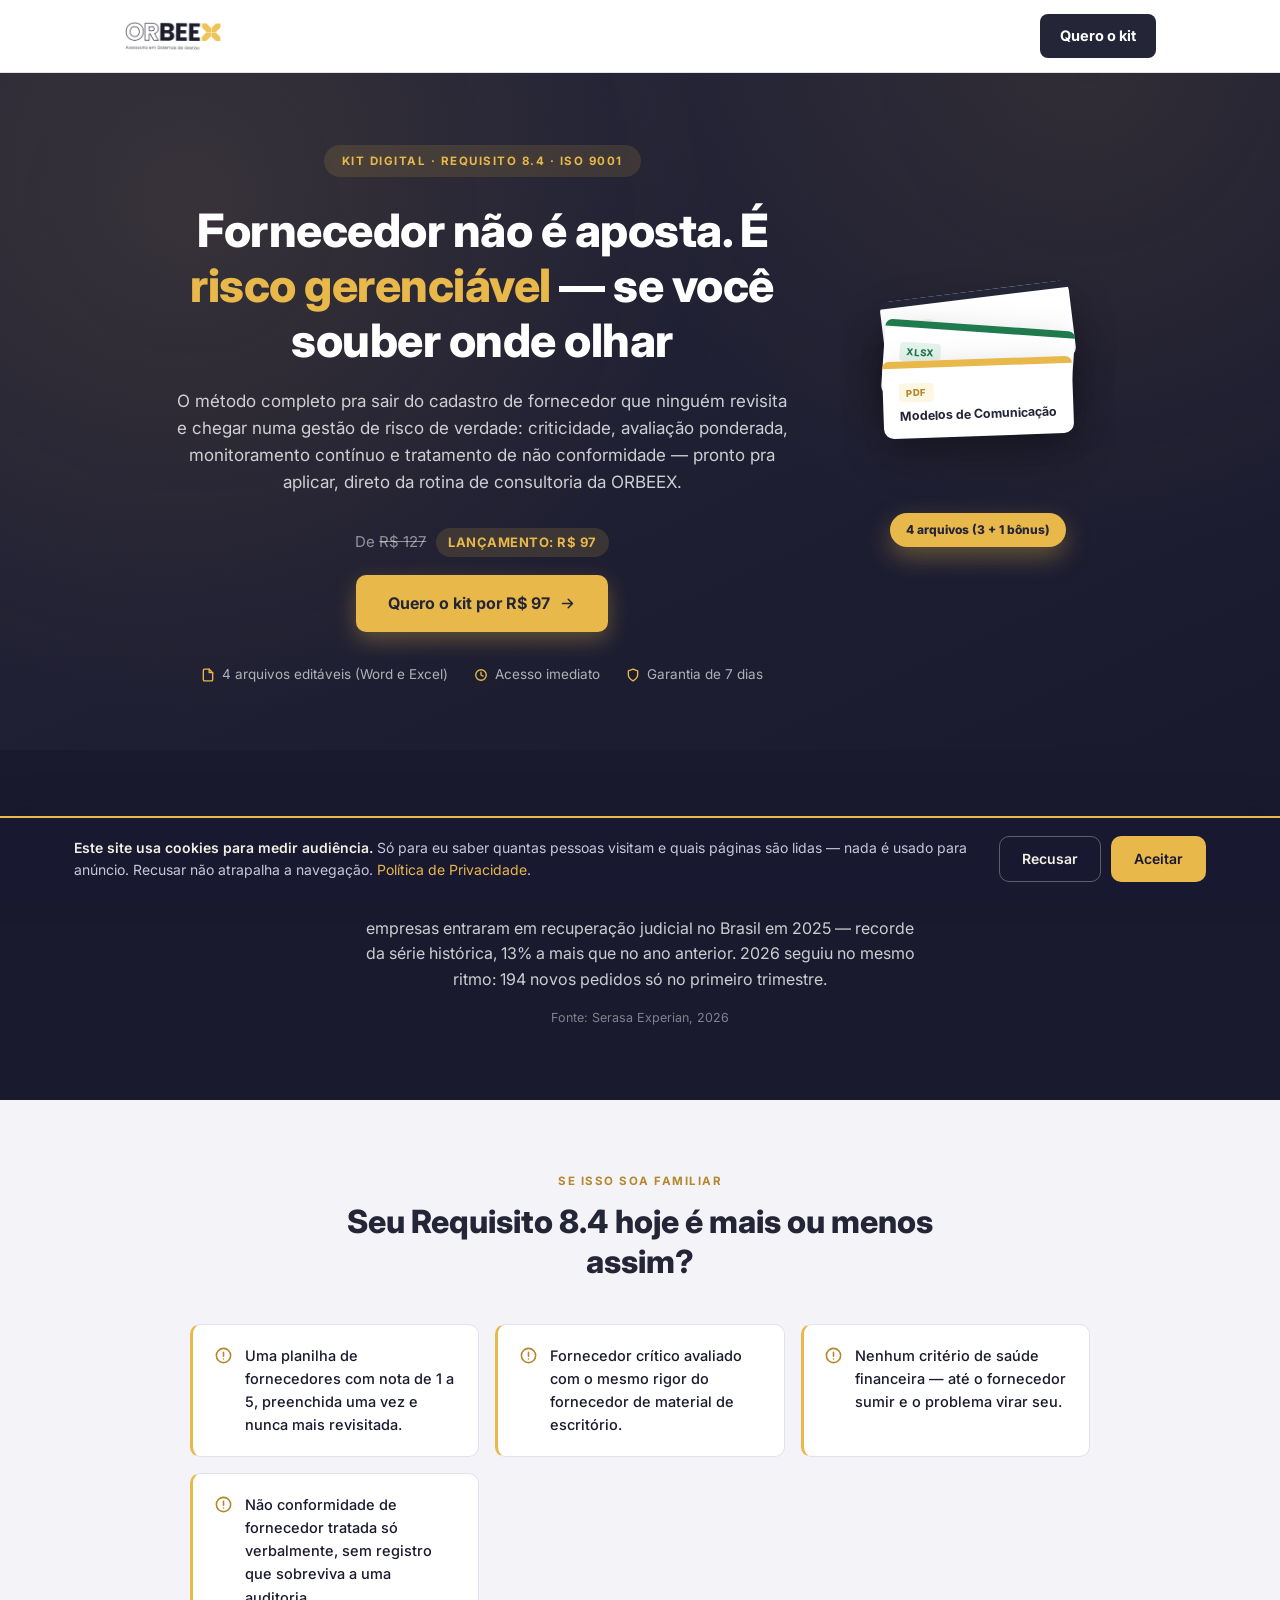
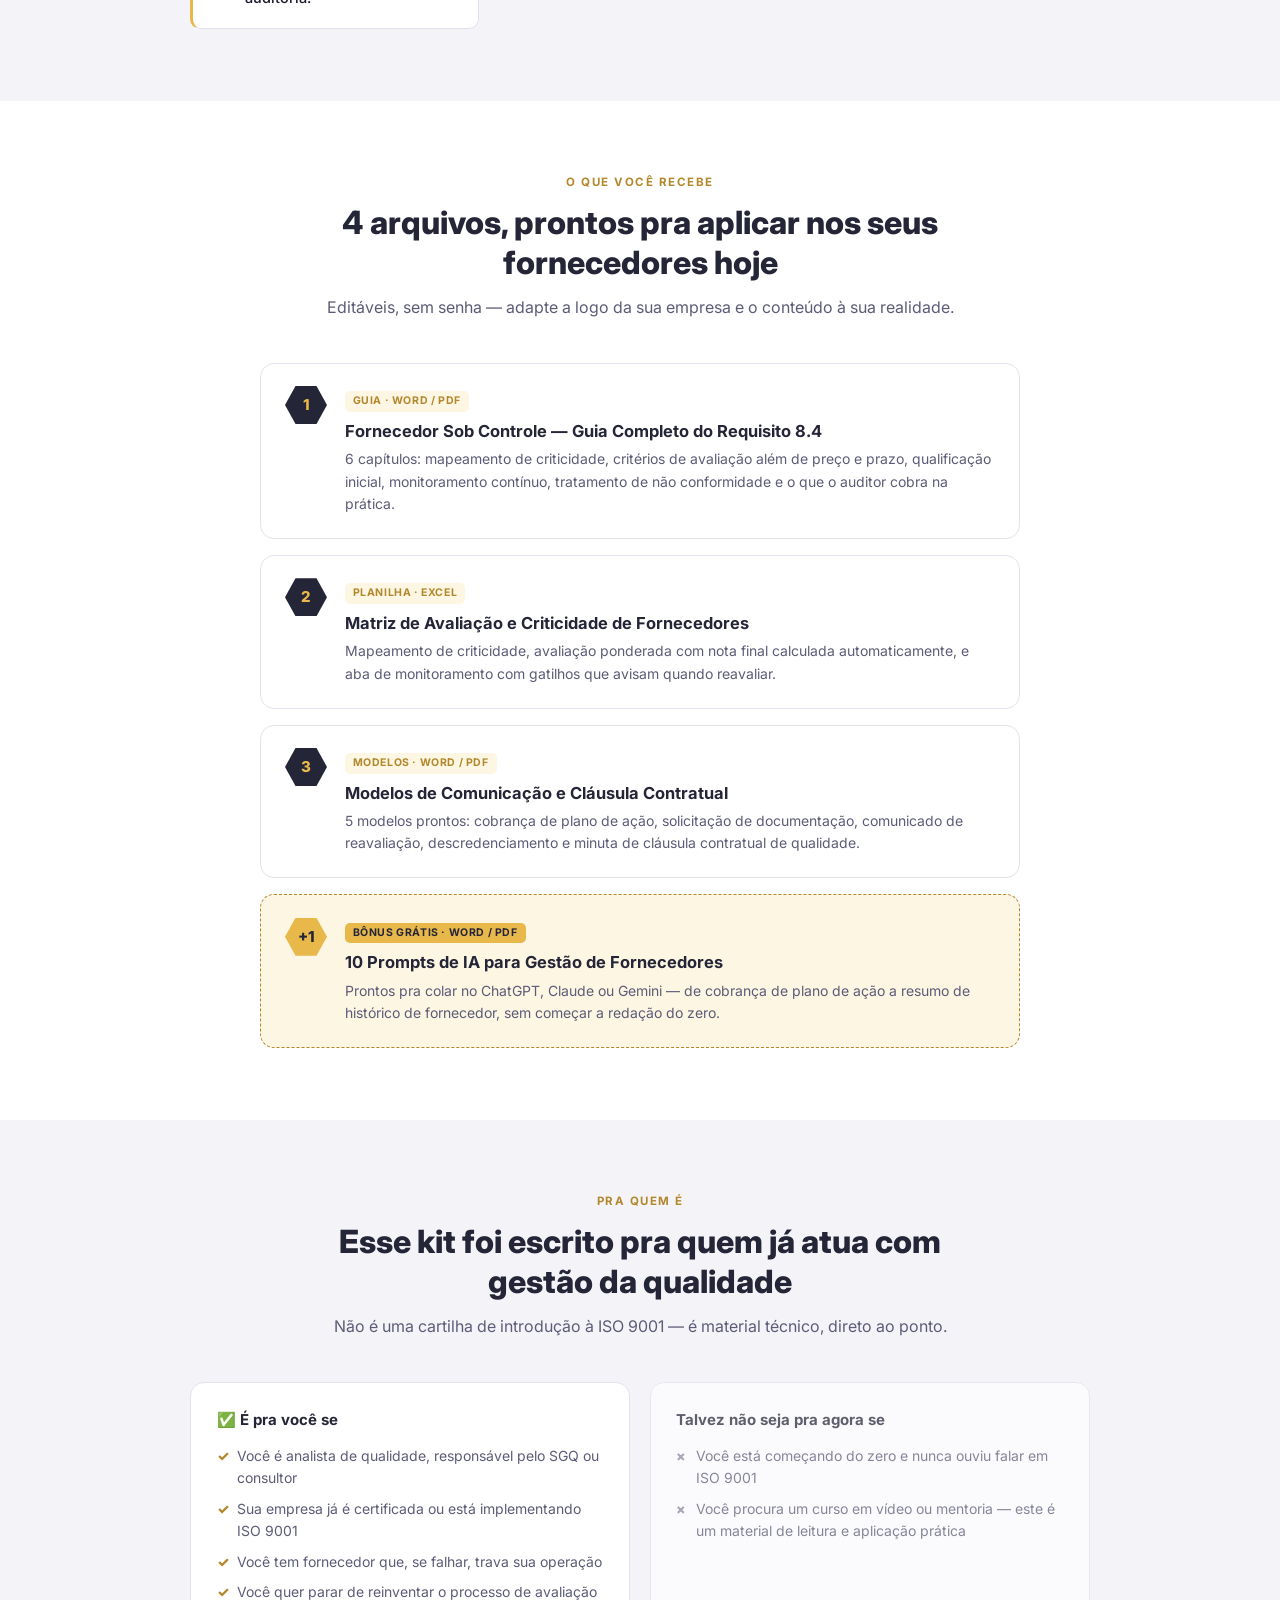
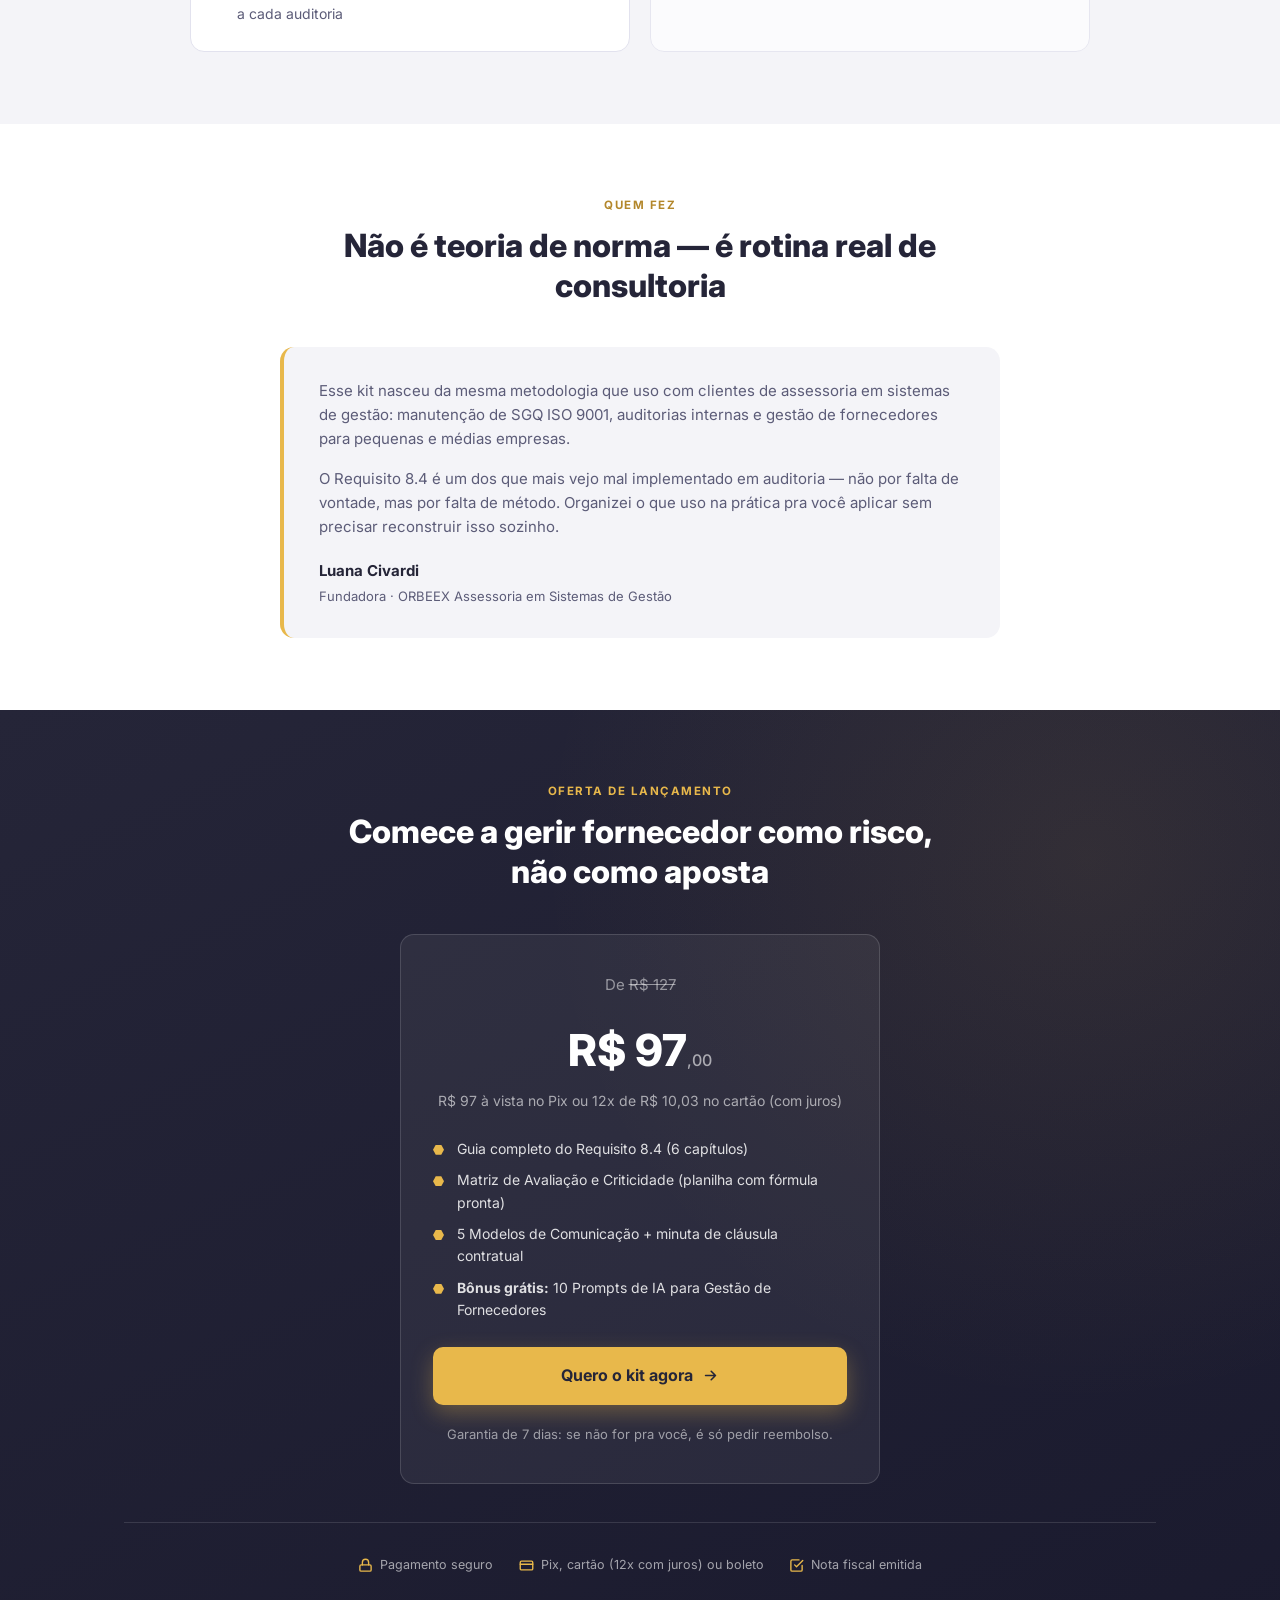
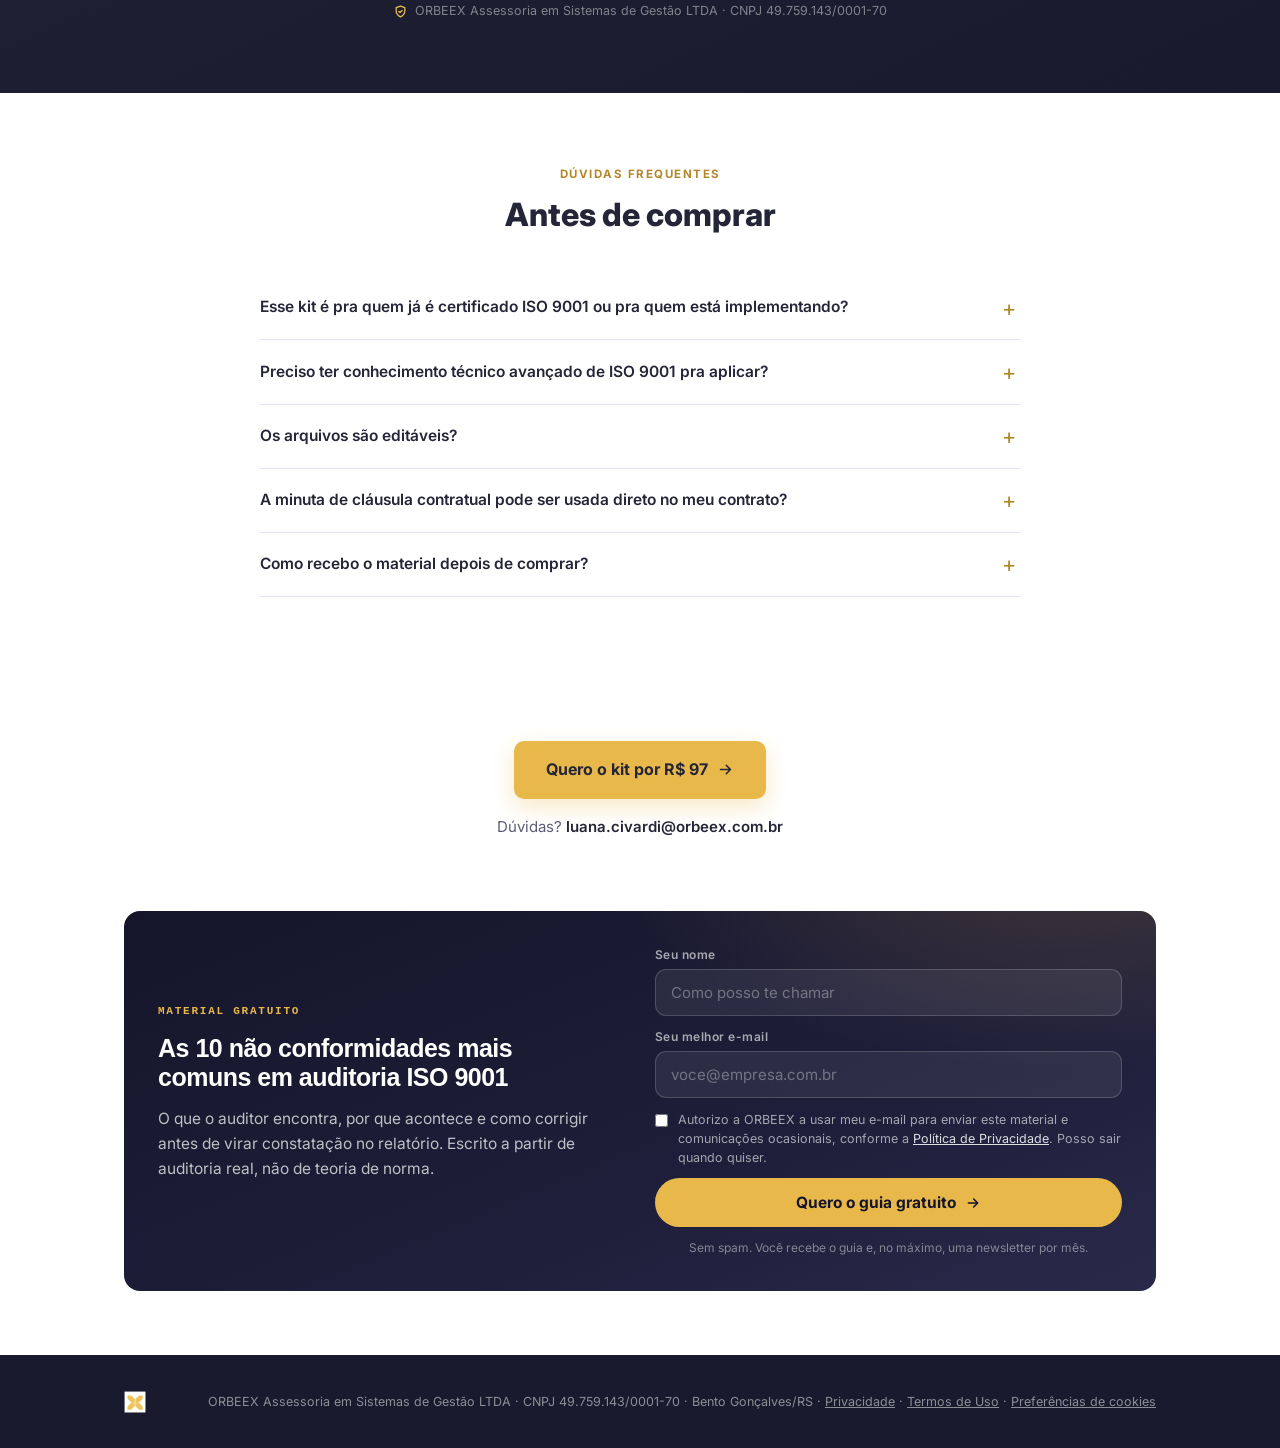
==== fornecedor-sob-controle/index.html @ 3bda3763 "Adiciona captura de e-mail, guia-isca e lista de espera do Pack NC-13: o site não tinha nenhuma form" ====
<!DOCTYPE html>
<html lang="pt-BR">
<head>
<meta charset="UTF-8">
<meta name="viewport" content="width=device-width, initial-scale=1.0">

<title>Fornecedor Sob Controle · ORBEEX</title>
<meta name="description" content="Guia completo do Requisito 8.4 da ISO 9001: mapeamento de criticidade, avaliação ponderada, monitoramento contínuo e modelos prontos para gerir fornecedores como risco, não como aposta.">
<link rel="canonical" href="https://orbeex.com.br/fornecedor-sob-controle/">
<meta name="robots" content="index, follow">
<meta name="theme-color" content="#252538">

<meta property="og:type" content="product">
<meta property="og:locale" content="pt_BR">
<meta property="og:site_name" content="ORBEEX">
<meta property="og:url" content="https://orbeex.com.br/fornecedor-sob-controle/">
<meta property="og:title" content="Fornecedor Sob Controle · ORBEEX">
<meta property="og:description" content="O método completo do Requisito 8.4 da ISO 9001 em 4 arquivos editáveis: guia, planilha de avaliação ponderada, modelos de comunicação e prompts de IA.">
<meta property="og:image" content="https://orbeex.com.br/img/og-fornecedor.jpg">
<meta property="og:image:width" content="1200">
<meta property="og:image:height" content="630">
<meta property="og:image:type" content="image/jpeg">
<meta property="og:image:alt" content="Fornecedor Sob Controle — guia do Requisito 8.4 da ISO 9001">
<meta name="twitter:card" content="summary_large_image">

<link rel="icon" href="../img/simbolo-x.png">
<link rel="apple-touch-icon" href="../img/simbolo-x.png">
<link rel="preconnect" href="https://fonts.googleapis.com">
<link rel="preconnect" href="https://fonts.gstatic.com" crossorigin>
<link href="https://fonts.googleapis.com/css2?family=Inter:wght@400;500;600;700;800&display=swap" rel="stylesheet">

<link rel="stylesheet" href="/css/orbeex-captura.css">

<script src="../js/orbeex-analytics.js" defer></script>
<script src="/js/orbeex-captura.js" defer></script>

<script type="application/ld+json">
{
  "@context": "https://schema.org",
  "@type": "Product",
  "name": "Fornecedor Sob Controle — Guia Completo do Requisito 8.4 ORBEEX",
  "description": "Guia, planilha de avaliação ponderada, modelos de comunicação/cláusula contratual e prompts de IA — 4 arquivos editáveis pra gerir fornecedores como risco gerenciável, conforme o Requisito 8.4 da ISO 9001.",
  "brand": { "@type": "Brand", "name": "ORBEEX" },
  "image": "https://orbeex.com.br/img/capa-fornecedor.jpg",
  "offers": {
    "@type": "Offer",
    "url": "https://orbeex.com.br/fornecedor-sob-controle/",
    "priceCurrency": "BRL",
    "price": "97.00",
    "availability": "https://schema.org/InStock"
  }
}
</script>
<script type="application/ld+json">
{
  "@context": "https://schema.org",
  "@type": "FAQPage",
  "mainEntity": [
    {
      "@type": "Question",
      "name": "Esse kit é pra quem já é certificado ISO 9001 ou pra quem está implementando?",
      "acceptedAnswer": { "@type": "Answer", "text": "Pras duas situações. Quem já é certificado usa pra fechar uma lacuna real de auditoria; quem está implementando usa pra já nascer com o requisito 8.4 estruturado, sem precisar descobrir isso na marra depois." }
    },
    {
      "@type": "Question",
      "name": "Preciso ter conhecimento técnico avançado de ISO 9001 pra aplicar?",
      "acceptedAnswer": { "@type": "Answer", "text": "O material foi escrito pra quem já atua com gestão da qualidade — analista de qualidade, responsável pelo SGQ ou consultor. Não é uma cartilha de introdução à norma." }
    },
    {
      "@type": "Question",
      "name": "Os arquivos são editáveis?",
      "acceptedAnswer": { "@type": "Answer", "text": "Sim. O guia e os modelos são em Word (.docx) e a planilha em Excel (.xlsx), sem senha e sem restrição — edite, coloque a logo da sua empresa e adapte o conteúdo à sua realidade." }
    },
    {
      "@type": "Question",
      "name": "A minuta de cláusula contratual pode ser usada direto no meu contrato?",
      "acceptedAnswer": { "@type": "Answer", "text": "É um ponto de partida, não uma cláusula jurídica pronta para uso. Recomendamos sempre revisão de um advogado antes de incluir em contrato — a redação final depende do tipo de contrato, do setor e da legislação aplicável." }
    },
    {
      "@type": "Question",
      "name": "Como recebo o material depois de comprar?",
      "acceptedAnswer": { "@type": "Answer", "text": "Acesso imediato: assim que o pagamento é aprovado, os 4 arquivos ficam disponíveis pra download na sua área de membros." }
    }
  ]
}
</script>

<style>
  *, *::before, *::after { margin: 0; padding: 0; box-sizing: border-box; }

  :root {
    --navy: #252538;
    --navy-dark: #1a1a2e;
    --navy-mid: #2e2e48;
    --gold: #E8B84B;
    --gold-dark: #b3872b;
    --gold-light: #f0cc76;
    --gold-bg: #fdf6e3;
    --bg-light: #f4f4f8;
    --bg-white: #ffffff;
    --text-primary: #1a1a2e;
    --text-secondary: #5c5c78;
    --text-muted: #8a8aa3;
    --border: #e2e2ee;
    --radius: 14px;
    --shadow-sm: 0 1px 2px rgba(37,37,56,.06), 0 4px 12px rgba(37,37,56,.05);
    --shadow-md: 0 12px 32px rgba(37,37,56,.10);
    --font-sans: 'Inter', -apple-system, BlinkMacSystemFont, 'Segoe UI', Roboto, Arial, sans-serif;
    --maxw: 1080px;
  }

  html { scroll-behavior: smooth; -webkit-text-size-adjust: 100%; }
  body {
    font-family: var(--font-sans); color: var(--text-primary); line-height: 1.6;
    background: var(--bg-white); -webkit-font-smoothing: antialiased;
  }
  a { text-decoration: none; color: inherit; }
  img { max-width: 100%; }
  ul { list-style: none; }
  :focus-visible { outline: 3px solid var(--gold); outline-offset: 3px; border-radius: 4px; }

  .container { max-width: var(--maxw); margin: 0 auto; padding: 0 1.5rem; }
  .hex { clip-path: polygon(25% 0%, 75% 0%, 100% 50%, 75% 100%, 25% 100%, 0% 50%); }

  header {
    position: sticky; top: 0; z-index: 100;
    background: rgba(255,255,255,0.94); backdrop-filter: blur(10px);
    border-bottom: 1px solid var(--border);
  }
  header .container { display: flex; align-items: center; justify-content: space-between; height: 72px; gap: 1rem; }
  .brand-mark img { height: 30px; width: auto; display: block; }
  .nav-cta {
    background: var(--navy); color: #fff !important; padding: 10px 20px;
    border-radius: 8px; font-weight: 700; font-size: 14.5px; transition: background .18s;
  }
  .nav-cta:hover { background: var(--navy-mid); }

  .btn {
    display: inline-flex; align-items: center; justify-content: center; gap: 9px;
    padding: 16px 32px; border-radius: 10px; font-weight: 700; font-size: 16px;
    transition: transform .18s, background .18s, box-shadow .18s;
    border: none; cursor: pointer; font-family: inherit; text-align: center;
  }
  .btn-gold { background: var(--gold); color: var(--navy); box-shadow: 0 8px 22px rgba(232,184,75,.32); }
  .btn-gold:hover { background: var(--gold-light); transform: translateY(-2px); }
  .btn-block { width: 100%; }

  /* HERO */
  .hero {
    background:
      radial-gradient(circle at 15% 20%, rgba(232,184,75,0.10) 0%, transparent 42%),
      radial-gradient(circle at 85% 0%, rgba(232,184,75,0.08) 0%, transparent 38%),
      linear-gradient(155deg, var(--navy) 0%, var(--navy-dark) 100%);
    color: #fff; padding: 4.5rem 0 4rem; text-align: center; overflow: hidden;
  }
  .hero-inner {
    display: flex; align-items: center; justify-content: center; gap: 3.5rem; text-align: left;
  }
  .hero-copy { flex: 1 1 460px; max-width: 620px; text-align: center; }
  .hero-kicker {
    display: inline-block; font-size: 11.5px; font-weight: 700; letter-spacing: 1.5px;
    text-transform: uppercase; color: var(--gold); background: rgba(232,184,75,0.13);
    padding: 7px 18px; border-radius: 999px; margin-bottom: 1.6rem;
  }
  .hero h1 {
    font-size: clamp(28px, 4.6vw, 46px); font-weight: 800; max-width: 780px;
    margin: 0 auto 1.2rem; line-height: 1.2; letter-spacing: -.5px;
  }
  .hero h1 em { font-style: normal; color: var(--gold); }
  .hero-sub { font-size: 17px; color: rgba(255,255,255,0.78); max-width: 620px; margin: 0 auto 2rem; }
  .price-anchor {
    display: flex; align-items: baseline; justify-content: center; gap: 10px; margin-bottom: 1.1rem;
  }
  .price-anchor .de { font-size: 15px; color: rgba(255,255,255,.5); }
  .price-anchor .de s { text-decoration-color: rgba(255,255,255,.5); }
  .price-anchor .por { font-size: 13px; font-weight: 700; letter-spacing: .5px; text-transform: uppercase; color: var(--gold); background: rgba(232,184,75,0.14); padding: 4px 12px; border-radius: 999px; }
  .hero-proof {
    display: flex; gap: 1.6rem; justify-content: center; flex-wrap: wrap;
    margin-top: 2rem; font-size: 13.5px; color: rgba(255,255,255,.65);
  }
  .hero-proof span { display: flex; align-items: center; gap: 7px; }
  .hero-proof svg { color: var(--gold); flex-shrink: 0; }

  /* STACK (mockup visual dos arquivos reais do kit) */
  .stack-wrap { flex: 0 0 260px; display: flex; justify-content: center; }
  .stack { position: relative; width: 220px; height: 250px; }
  .stack-card {
    position: absolute; left: 50%; width: 190px; background: #fff; border-radius: 10px;
    box-shadow: 0 18px 40px rgba(0,0,0,.28); padding: 14px 16px; text-align: left;
  }
  .stack-card-top { height: 7px; border-radius: 10px 10px 0 0; margin: -14px -16px 10px; }
  .stack-tag {
    display: inline-block; font-size: 9.5px; font-weight: 800; letter-spacing: .6px;
    padding: 2px 7px; border-radius: 4px; margin-bottom: 6px; text-transform: uppercase;
  }
  .stack-card strong { display: block; font-size: 12.5px; color: var(--navy); line-height: 1.3; }
  .stack-card-1 { top: 0; transform: translateX(-50%) rotate(-7deg); z-index: 1; }
  .stack-card-2 { top: 34px; transform: translateX(-50%) rotate(4deg); z-index: 2; }
  .stack-card-3 { top: 68px; transform: translateX(-50%) rotate(-2deg); z-index: 3; }
  .stack-card-1 .stack-card-top { background: var(--navy); }
  .stack-card-1 .stack-tag { background: var(--bg-light); color: var(--navy); }
  .stack-card-2 .stack-card-top { background: #1f7a4d; }
  .stack-card-2 .stack-tag { background: #e5f4ec; color: #1f7a4d; }
  .stack-card-3 .stack-card-top { background: var(--gold); }
  .stack-card-3 .stack-tag { background: var(--gold-bg); color: var(--gold-dark); }
  .stack-badge {
    position: absolute; bottom: -6px; left: 50%; transform: translateX(-50%);
    background: var(--gold); color: var(--navy); font-size: 12px; font-weight: 800;
    padding: 7px 16px; border-radius: 999px; box-shadow: 0 10px 24px rgba(232,184,75,.35);
    white-space: nowrap; z-index: 4;
  }
  @media (max-width: 900px) {
    .hero-inner { flex-direction: column; gap: 2.6rem; }
    .stack-wrap { order: -1; }
  }

  section { padding: 4.5rem 0; }
  .section-head { max-width: 640px; margin: 0 auto 2.6rem; text-align: center; }
  .section-kicker {
    font-size: 11.5px; font-weight: 700; letter-spacing: 1.5px; text-transform: uppercase;
    color: var(--gold-dark); margin-bottom: 0.7rem;
  }
  .section-title { font-size: clamp(23px, 3vw, 32px); font-weight: 800; color: var(--navy); margin-bottom: .8rem; line-height: 1.25; }
  .section-lede { font-size: 16px; color: var(--text-secondary); }

  /* DADO */
  .dado { background: var(--navy-dark); color: #fff; text-align: center; }
  .dado-numero { font-size: clamp(48px, 8vw, 84px); font-weight: 800; color: var(--gold); line-height: 1; margin-bottom: .6rem; }
  .dado-legenda { font-size: 16px; color: rgba(255,255,255,.78); max-width: 560px; margin: 0 auto; }
  .dado-fonte { font-size: 12.5px; color: rgba(255,255,255,.45); margin-top: 1rem; }

  /* PROBLEMAS */
  .problemas { background: var(--bg-light); }
  .problemas-grid { display: grid; grid-template-columns: repeat(auto-fit, minmax(280px, 1fr)); gap: 1rem; max-width: 900px; margin: 0 auto; }
  .problema {
    background: var(--bg-white); border: 1px solid var(--border); border-left: 3px solid var(--gold);
    border-radius: 10px; padding: 1.2rem 1.3rem; display: flex; gap: 12px; align-items: flex-start;
  }
  .problema svg { color: var(--gold-dark); flex-shrink: 0; margin-top: 2px; }
  .problema p { font-size: 14.5px; color: var(--text-primary); font-weight: 500; }

  /* CONTEUDO */
  .conteudo-list { display: flex; flex-direction: column; gap: 1rem; max-width: 760px; margin: 0 auto; }
  .conteudo-item {
    display: flex; gap: 1.1rem; align-items: flex-start; background: var(--bg-white);
    border: 1px solid var(--border); border-radius: var(--radius); padding: 1.4rem 1.5rem;
    transition: border-color .2s, box-shadow .2s;
  }
  .conteudo-item:hover { border-color: var(--gold); box-shadow: var(--shadow-md); }
  .conteudo-num {
    width: 42px; height: 38px; flex-shrink: 0; background: var(--navy); color: var(--gold);
    display: flex; align-items: center; justify-content: center; font-weight: 800; font-size: 15px;
  }
  .conteudo-item h3 { font-size: 16.5px; color: var(--navy); margin-bottom: 4px; }
  .conteudo-item p { font-size: 14px; color: var(--text-secondary); }
  .conteudo-tag {
    display: inline-block; font-size: 10.5px; font-weight: 700; letter-spacing: .6px; text-transform: uppercase;
    color: var(--gold-dark); background: var(--gold-bg); padding: 2px 8px; border-radius: 5px; margin-bottom: 6px;
  }
  .conteudo-item.bonus { border: 1.5px dashed var(--gold-dark); background: var(--gold-bg); }
  .conteudo-item.bonus .conteudo-num { background: var(--gold); color: var(--navy); }
  .conteudo-tag.bonus-tag { color: var(--navy); background: var(--gold); }

  /* PRA QUEM */
  .publico { background: var(--bg-light); }
  .publico-grid { display: grid; grid-template-columns: repeat(auto-fit, minmax(260px, 1fr)); gap: 1.2rem; max-width: 900px; margin: 0 auto; }
  .publico-card { background: var(--bg-white); border: 1px solid var(--border); border-radius: var(--radius); padding: 1.6rem; }
  .publico-card.nao { opacity: .72; }
  .publico-card h3 { font-size: 15px; color: var(--navy); margin-bottom: .8rem; display: flex; align-items: center; gap: 8px; }
  .publico-card ul { display: flex; flex-direction: column; gap: 8px; }
  .publico-card li { font-size: 14px; color: var(--text-secondary); padding-left: 20px; position: relative; }
  .publico-card.sim li::before { content: "✓"; position: absolute; left: 0; color: var(--gold-dark); font-weight: 800; }
  .publico-card.nao li::before { content: "×"; position: absolute; left: 0; color: var(--text-muted); font-weight: 800; }

  /* AUTORIA */
  .autoria { background: var(--bg-white); }
  .autoria-card {
    max-width: 720px; margin: 0 auto; background: var(--bg-light); border-radius: var(--radius);
    border-left: 4px solid var(--gold); padding: 2rem 2.2rem;
  }
  .autoria-card p { color: var(--text-secondary); font-size: 15px; margin-bottom: 1rem; }
  .autoria-signature { font-weight: 700; color: var(--navy); font-size: 15px; margin-top: 1.2rem; }
  .autoria-signature small { display: block; font-weight: 400; color: var(--text-secondary); font-size: 13px; margin-top: 3px; }

  /* PRECO */
  .preco {
    background:
      radial-gradient(circle at 85% 15%, rgba(232,184,75,0.09) 0%, transparent 40%),
      linear-gradient(155deg, var(--navy) 0%, var(--navy-dark) 100%);
    color: #fff; text-align: center;
  }
  .preco-card {
    max-width: 480px; margin: 0 auto; background: rgba(255,255,255,.06); border: 1px solid rgba(255,255,255,.14);
    border-radius: var(--radius); padding: 2.4rem 2rem;
  }
  .preco-valor { font-size: 44px; font-weight: 800; color: #fff; margin: .6rem 0 .3rem; }
  .preco-valor span { font-size: 16px; font-weight: 500; color: rgba(255,255,255,.6); }
  .preco-parcelas { font-size: 14px; color: rgba(255,255,255,.6); margin-bottom: 1.6rem; }
  .preco-inclui { text-align: left; margin: 1.6rem 0; display: flex; flex-direction: column; gap: 9px; }
  .preco-inclui li { font-size: 14px; color: rgba(255,255,255,.85); padding-left: 24px; position: relative; }
  .preco-inclui li::before {
    content: ""; position: absolute; left: 0; top: 7px; width: 11px; height: 10px;
    background: var(--gold); clip-path: polygon(25% 0%, 75% 0%, 100% 50%, 75% 100%, 25% 100%, 0% 50%);
  }
  .preco-garantia { font-size: 13px; color: rgba(255,255,255,.55); margin-top: 1.2rem; }

  /* TRUST BAR */
  .trust-bar {
    display: flex; flex-wrap: wrap; justify-content: center; gap: 1.6rem;
    margin-top: 2.4rem; padding-top: 2rem; border-top: 1px solid rgba(255,255,255,.12);
  }
  .trust-bar span {
    display: flex; align-items: center; gap: 7px; font-size: 12.5px; color: rgba(255,255,255,.6);
  }
  .trust-bar svg { color: var(--gold); flex-shrink: 0; }
  .verified-line {
    display: flex; align-items: center; justify-content: center; gap: 8px;
    font-size: 12.5px; color: rgba(255,255,255,.45); margin-top: 1.6rem;
  }
  .verified-line svg { color: var(--gold); flex-shrink: 0; }

  /* FAQ */
  .faq-list { max-width: 760px; margin: 0 auto; }
  .faq-item { border-bottom: 1px solid var(--border); }
  .faq-item summary {
    cursor: pointer; padding: 1.2rem 2.4rem 1.2rem 0; font-weight: 600; font-size: 15.5px;
    color: var(--navy); list-style: none; position: relative;
  }
  .faq-item summary::-webkit-details-marker { display: none; }
  .faq-item summary::after {
    content: "+"; position: absolute; right: 4px; top: 50%; transform: translateY(-50%);
    font-size: 22px; font-weight: 400; color: var(--gold-dark); line-height: 1;
  }
  .faq-item[open] summary::after { content: "−"; }
  .faq-item p { padding: 0 2.4rem 1.3rem 0; font-size: 14.5px; color: var(--text-secondary); }

  /* CTA FINAL */
  .cta-final { text-align: center; }
  .cta-final p { color: var(--text-secondary); font-size: 15px; margin-top: 1rem; }

  footer { background: var(--navy-dark); color: rgba(255,255,255,0.5); padding: 2.2rem 0; font-size: 12.5px; }
  footer .container { display: flex; justify-content: space-between; align-items: center; flex-wrap: wrap; gap: 14px; }
  footer .brand-mark img { height: 22px; }
  footer a:hover { color: var(--gold); }

  .reveal { opacity: 0; transform: translateY(16px); transition: opacity .6s ease, transform .6s ease; }
  .reveal.visible { opacity: 1; transform: none; }
  @media (prefers-reduced-motion: reduce) {
    html { scroll-behavior: auto; }
    .reveal { opacity: 1; transform: none; transition: none; }
  }

  @media (max-width: 640px) {
    section { padding: 3.2rem 0; }
    .autoria-card, .preco-card { padding: 1.6rem 1.4rem; }
    .conteudo-item { flex-direction: column; }
  }
</style>
</head>
<body>

<header>
  <div class="container">
    <a href="https://orbeex.com.br" class="brand-mark" aria-label="ORBEEX — página inicial">
      <img src="../img/logo-orbeex.png" alt="ORBEEX">
    </a>
    <a href="#comprar" class="nav-cta">Quero o kit</a>
  </div>
</header>

<main>

<!-- ===== HERO ===== -->
<section class="hero">
  <div class="container hero-inner">
    <div class="hero-copy">
      <span class="hero-kicker">Kit digital · Requisito 8.4 · ISO 9001</span>
      <h1>Fornecedor não é aposta. É <em>risco gerenciável</em> — se você souber onde olhar</h1>
      <p class="hero-sub">
        O método completo pra sair do cadastro de fornecedor que ninguém revisita e chegar numa gestão de risco
        de verdade: criticidade, avaliação ponderada, monitoramento contínuo e tratamento de não conformidade —
        pronto pra aplicar, direto da rotina de consultoria da ORBEEX.
      </p>
      <div class="price-anchor">
        <span class="de">De <s>R$ 127</s></span>
        <span class="por">Lançamento: R$ 97</span>
      </div>
      <a href="#comprar" class="btn btn-gold">
        Quero o kit por R$ 97
        <svg width="17" height="17" viewBox="0 0 24 24" fill="none" stroke="currentColor" stroke-width="2.2" stroke-linecap="round" stroke-linejoin="round"><path d="M5 12h14M13 6l6 6-6 6"/></svg>
      </a>
      <div class="hero-proof">
        <span><svg width="14" height="14" viewBox="0 0 24 24" fill="none" stroke="currentColor" stroke-width="2.3" stroke-linecap="round" stroke-linejoin="round"><path d="M14 2H6a2 2 0 0 0-2 2v16a2 2 0 0 0 2 2h12a2 2 0 0 0 2-2V8z"/><path d="M14 2v6h6"/></svg> 4 arquivos editáveis (Word e Excel)</span>
        <span><svg width="14" height="14" viewBox="0 0 24 24" fill="none" stroke="currentColor" stroke-width="2.3" stroke-linecap="round" stroke-linejoin="round"><circle cx="12" cy="12" r="9"/><path d="M12 7v5l3.5 2"/></svg> Acesso imediato</span>
        <span><svg width="14" height="14" viewBox="0 0 24 24" fill="none" stroke="currentColor" stroke-width="2.3" stroke-linecap="round" stroke-linejoin="round"><path d="M12 2 4 5v6c0 5 3.5 8.5 8 11 4.5-2.5 8-6 8-11V5z"/></svg> Garantia de 7 dias</span>
      </div>
    </div>
    <div class="stack-wrap" aria-hidden="true">
      <div class="stack">
        <div class="stack-card stack-card-1">
          <div class="stack-card-top"></div>
          <span class="stack-tag">PDF</span>
          <strong>Guia — Requisito 8.4</strong>
        </div>
        <div class="stack-card stack-card-2">
          <div class="stack-card-top"></div>
          <span class="stack-tag">XLSX</span>
          <strong>Matriz de Avaliação</strong>
        </div>
        <div class="stack-card stack-card-3">
          <div class="stack-card-top"></div>
          <span class="stack-tag">PDF</span>
          <strong>Modelos de Comunicação</strong>
        </div>
        <div class="stack-badge">4 arquivos (3 + 1 bônus)</div>
      </div>
    </div>
  </div>
</section>

<!-- ===== DADO ===== -->
<section class="dado reveal">
  <div class="container">
    <div class="dado-numero">2.466</div>
    <p class="dado-legenda">empresas entraram em recuperação judicial no Brasil em 2025 — recorde da série histórica, 13% a mais que no ano anterior. 2026 seguiu no mesmo ritmo: 194 novos pedidos só no primeiro trimestre.</p>
    <p class="dado-fonte">Fonte: Serasa Experian, 2026</p>
  </div>
</section>

<!-- ===== PROBLEMAS ===== -->
<section class="problemas reveal">
  <div class="container">
    <div class="section-head">
      <div class="section-kicker">Se isso soa familiar</div>
      <h2 class="section-title">Seu Requisito 8.4 hoje é mais ou menos assim?</h2>
    </div>
    <div class="problemas-grid">
      <div class="problema">
        <svg width="19" height="19" viewBox="0 0 24 24" fill="none" stroke="currentColor" stroke-width="2" stroke-linecap="round"><circle cx="12" cy="12" r="9"/><path d="M12 8v5M12 16.5v.01"/></svg>
        <p>Uma planilha de fornecedores com nota de 1 a 5, preenchida uma vez e nunca mais revisitada.</p>
      </div>
      <div class="problema">
        <svg width="19" height="19" viewBox="0 0 24 24" fill="none" stroke="currentColor" stroke-width="2" stroke-linecap="round"><circle cx="12" cy="12" r="9"/><path d="M12 8v5M12 16.5v.01"/></svg>
        <p>Fornecedor crítico avaliado com o mesmo rigor do fornecedor de material de escritório.</p>
      </div>
      <div class="problema">
        <svg width="19" height="19" viewBox="0 0 24 24" fill="none" stroke="currentColor" stroke-width="2" stroke-linecap="round"><circle cx="12" cy="12" r="9"/><path d="M12 8v5M12 16.5v.01"/></svg>
        <p>Nenhum critério de saúde financeira — até o fornecedor sumir e o problema virar seu.</p>
      </div>
      <div class="problema">
        <svg width="19" height="19" viewBox="0 0 24 24" fill="none" stroke="currentColor" stroke-width="2" stroke-linecap="round"><circle cx="12" cy="12" r="9"/><path d="M12 8v5M12 16.5v.01"/></svg>
        <p>Não conformidade de fornecedor tratada só verbalmente, sem registro que sobreviva a uma auditoria.</p>
      </div>
    </div>
  </div>
</section>

<!-- ===== CONTEUDO ===== -->
<section id="conteudo" class="reveal">
  <div class="container">
    <div class="section-head">
      <div class="section-kicker">O que você recebe</div>
      <h2 class="section-title">4 arquivos, prontos pra aplicar nos seus fornecedores hoje</h2>
      <p class="section-lede">Editáveis, sem senha — adapte a logo da sua empresa e o conteúdo à sua realidade.</p>
    </div>
    <div class="conteudo-list">
      <div class="conteudo-item">
        <div class="conteudo-num hex">1</div>
        <div>
          <span class="conteudo-tag">Guia · Word / PDF</span>
          <h3>Fornecedor Sob Controle — Guia Completo do Requisito 8.4</h3>
          <p>6 capítulos: mapeamento de criticidade, critérios de avaliação além de preço e prazo, qualificação inicial, monitoramento contínuo, tratamento de não conformidade e o que o auditor cobra na prática.</p>
        </div>
      </div>
      <div class="conteudo-item">
        <div class="conteudo-num hex">2</div>
        <div>
          <span class="conteudo-tag">Planilha · Excel</span>
          <h3>Matriz de Avaliação e Criticidade de Fornecedores</h3>
          <p>Mapeamento de criticidade, avaliação ponderada com nota final calculada automaticamente, e aba de monitoramento com gatilhos que avisam quando reavaliar.</p>
        </div>
      </div>
      <div class="conteudo-item">
        <div class="conteudo-num hex">3</div>
        <div>
          <span class="conteudo-tag">Modelos · Word / PDF</span>
          <h3>Modelos de Comunicação e Cláusula Contratual</h3>
          <p>5 modelos prontos: cobrança de plano de ação, solicitação de documentação, comunicado de reavaliação, descredenciamento e minuta de cláusula contratual de qualidade.</p>
        </div>
      </div>
      <div class="conteudo-item bonus">
        <div class="conteudo-num hex">+1</div>
        <div>
          <span class="conteudo-tag bonus-tag">Bônus grátis · Word / PDF</span>
          <h3>10 Prompts de IA para Gestão de Fornecedores</h3>
          <p>Prontos pra colar no ChatGPT, Claude ou Gemini — de cobrança de plano de ação a resumo de histórico de fornecedor, sem começar a redação do zero.</p>
        </div>
      </div>
    </div>
  </div>
</section>

<!-- ===== PRA QUEM ===== -->
<section class="publico reveal">
  <div class="container">
    <div class="section-head">
      <div class="section-kicker">Pra quem é</div>
      <h2 class="section-title">Esse kit foi escrito pra quem já atua com gestão da qualidade</h2>
      <p class="section-lede">Não é uma cartilha de introdução à ISO 9001 — é material técnico, direto ao ponto.</p>
    </div>
    <div class="publico-grid">
      <div class="publico-card sim">
        <h3>✅ É pra você se</h3>
        <ul>
          <li>Você é analista de qualidade, responsável pelo SGQ ou consultor</li>
          <li>Sua empresa já é certificada ou está implementando ISO 9001</li>
          <li>Você tem fornecedor que, se falhar, trava sua operação</li>
          <li>Você quer parar de reinventar o processo de avaliação a cada auditoria</li>
        </ul>
      </div>
      <div class="publico-card nao">
        <h3>Talvez não seja pra agora se</h3>
        <ul>
          <li>Você está começando do zero e nunca ouviu falar em ISO 9001</li>
          <li>Você procura um curso em vídeo ou mentoria — este é um material de leitura e aplicação prática</li>
        </ul>
      </div>
    </div>
  </div>
</section>

<!-- ===== AUTORIA ===== -->
<section class="autoria reveal">
  <div class="container">
    <div class="section-head">
      <div class="section-kicker">Quem fez</div>
      <h2 class="section-title">Não é teoria de norma — é rotina real de consultoria</h2>
    </div>
    <div class="autoria-card">
      <p>Esse kit nasceu da mesma metodologia que uso com clientes de assessoria em sistemas de gestão: manutenção de SGQ ISO 9001, auditorias internas e gestão de fornecedores para pequenas e médias empresas.</p>
      <p>O Requisito 8.4 é um dos que mais vejo mal implementado em auditoria — não por falta de vontade, mas por falta de método. Organizei o que uso na prática pra você aplicar sem precisar reconstruir isso sozinho.</p>
      <div class="autoria-signature">Luana Civardi
        <small>Fundadora · ORBEEX Assessoria em Sistemas de Gestão</small>
      </div>
    </div>
  </div>
</section>

<!-- ===== PRECO / CTA ===== -->
<section id="comprar" class="preco reveal">
  <div class="container">
    <div class="section-head">
      <div class="section-kicker" style="color:var(--gold)">Oferta de lançamento</div>
      <h2 class="section-title" style="color:#fff">Comece a gerir fornecedor como risco, não como aposta</h2>
    </div>
    <div class="preco-card">
      <div class="price-anchor">
        <span class="de">De <s>R$ 127</s></span>
      </div>
      <div class="preco-valor">R$ 97<span>,00</span></div>
      <div class="preco-parcelas">R$ 97 à vista no Pix ou 12x de R$ 10,03 no cartão (com juros)</div>
      <ul class="preco-inclui">
        <li>Guia completo do Requisito 8.4 (6 capítulos)</li>
        <li>Matriz de Avaliação e Criticidade (planilha com fórmula pronta)</li>
        <li>5 Modelos de Comunicação + minuta de cláusula contratual</li>
        <li><strong>Bônus grátis:</strong> 10 Prompts de IA para Gestão de Fornecedores</li>
      </ul>
      <a href="https://pay.kiwify.com.br/KZv693J?utm_source=site&amp;utm_medium=pagina-vendas&amp;utm_campaign=fornecedor-8-4&amp;utm_content=bloco-preco" class="btn btn-gold btn-block" target="_blank" rel="noopener" data-track="clique_checkout" data-track-item="fornecedor-sob-controle" data-track-valor="97">
        Quero o kit agora
        <svg width="17" height="17" viewBox="0 0 24 24" fill="none" stroke="currentColor" stroke-width="2.2" stroke-linecap="round" stroke-linejoin="round"><path d="M5 12h14M13 6l6 6-6 6"/></svg>
      </a>
      <p class="preco-garantia">Garantia de 7 dias: se não for pra você, é só pedir reembolso.</p>
    </div>
    <div class="trust-bar">
      <span><svg width="15" height="15" viewBox="0 0 24 24" fill="none" stroke="currentColor" stroke-width="2.2" stroke-linecap="round" stroke-linejoin="round"><rect x="3" y="11" width="18" height="10" rx="2"/><path d="M7 11V7a5 5 0 0 1 10 0v4"/></svg> Pagamento seguro</span>
      <span><svg width="15" height="15" viewBox="0 0 24 24" fill="none" stroke="currentColor" stroke-width="2.2" stroke-linecap="round" stroke-linejoin="round"><rect x="2" y="5" width="20" height="14" rx="2"/><path d="M2 10h20"/></svg> Pix, cartão (12x com juros) ou boleto</span>
      <span><svg width="15" height="15" viewBox="0 0 24 24" fill="none" stroke="currentColor" stroke-width="2.2" stroke-linecap="round" stroke-linejoin="round"><path d="M9 11l3 3L22 4"/><path d="M21 12v7a2 2 0 0 1-2 2H5a2 2 0 0 1-2-2V5a2 2 0 0 1 2-2h11"/></svg> Nota fiscal emitida</span>
    </div>
    <div class="verified-line">
      <svg width="13" height="13" viewBox="0 0 24 24" fill="none" stroke="currentColor" stroke-width="2.4" stroke-linecap="round" stroke-linejoin="round"><path d="M12 2 4 5v6c0 5 3.5 8.5 8 11 4.5-2.5 8-6 8-11V5z"/><path d="M9 12l2 2 4-4"/></svg>
      ORBEEX Assessoria em Sistemas de Gestão LTDA · CNPJ 49.759.143/0001-70
    </div>
  </div>
</section>

<!-- ===== FAQ ===== -->
<section id="faq" class="reveal">
  <div class="container">
    <div class="section-head">
      <div class="section-kicker">Dúvidas frequentes</div>
      <h2 class="section-title">Antes de comprar</h2>
    </div>
    <div class="faq-list">
      <details class="faq-item">
        <summary>Esse kit é pra quem já é certificado ISO 9001 ou pra quem está implementando?</summary>
        <p>Pras duas situações. Quem já é certificado usa pra fechar uma lacuna real de auditoria; quem está implementando usa pra já nascer com o requisito 8.4 estruturado, sem precisar descobrir isso na marra depois.</p>
      </details>
      <details class="faq-item">
        <summary>Preciso ter conhecimento técnico avançado de ISO 9001 pra aplicar?</summary>
        <p>O material foi escrito pra quem já atua com gestão da qualidade — analista de qualidade, responsável pelo SGQ ou consultor. Não é uma cartilha de introdução à norma.</p>
      </details>
      <details class="faq-item">
        <summary>Os arquivos são editáveis?</summary>
        <p>Sim. O guia e os modelos são em Word (.docx) e a planilha em Excel (.xlsx), sem senha e sem restrição — edite, coloque a logo da sua empresa e adapte o conteúdo à sua realidade.</p>
      </details>
      <details class="faq-item">
        <summary>A minuta de cláusula contratual pode ser usada direto no meu contrato?</summary>
        <p>É um ponto de partida, não uma cláusula jurídica pronta para uso. Recomendamos sempre revisão de um advogado antes de incluir em contrato — a redação final depende do tipo de contrato, do setor e da legislação aplicável ao caso.</p>
      </details>
      <details class="faq-item">
        <summary>Como recebo o material depois de comprar?</summary>
        <p>Acesso imediato: assim que o pagamento é aprovado, os 4 arquivos ficam disponíveis pra download na sua área de membros.</p>
      </details>
    </div>
  </div>
</section>

<!-- ===== CTA FINAL ===== -->
<section class="cta-final reveal">
  <div class="container">
    <a href="https://pay.kiwify.com.br/KZv693J?utm_source=site&amp;utm_medium=pagina-vendas&amp;utm_campaign=fornecedor-8-4&amp;utm_content=cta-final" class="btn btn-gold" target="_blank" rel="noopener" data-track="clique_checkout" data-track-item="fornecedor-sob-controle" data-track-valor="97">
      Quero o kit por R$ 97
      <svg width="17" height="17" viewBox="0 0 24 24" fill="none" stroke="currentColor" stroke-width="2.2" stroke-linecap="round" stroke-linejoin="round"><path d="M5 12h14M13 6l6 6-6 6"/></svg>
    </a>
    <p>Dúvidas? <a href="mailto:luana.civardi@orbeex.com.br" style="color:var(--navy); font-weight:600;">luana.civardi@orbeex.com.br</a></p>
  </div>
</section>

<!-- ===== CAPTURA DE E-MAIL (quem não comprou hoje ainda entra na lista) ===== -->
<section class="reveal" style="padding: 0 0 64px;">
  <div class="container">
    <div class="ox-captura ox-compacta" data-modo="isca" data-origem="venda-fornecedor"></div>
  </div>
</section>

</main>

<footer>
  <div class="container">
    <a href="https://orbeex.com.br" class="brand-mark" aria-label="ORBEEX — página inicial"><img src="../img/simbolo-x.png" alt="ORBEEX"></a>
    <div>ORBEEX Assessoria em Sistemas de Gestão LTDA · CNPJ 49.759.143/0001-70 · Bento Gonçalves/RS ·
      <a href="../privacidade/" style="color:inherit; text-decoration:underline;">Privacidade</a> ·
      <a href="../termos/" style="color:inherit; text-decoration:underline;">Termos de Uso</a> ·
      <a href="#" data-consent-refazer style="color:inherit; text-decoration:underline;">Preferências de cookies</a></div>
  </div>
</footer>

<script>
  (function () {
    var alvos = document.querySelectorAll('.reveal');
    if (!('IntersectionObserver' in window)) {
      alvos.forEach(function (el) { el.classList.add('visible'); });
      return;
    }
    var obs = new IntersectionObserver(function (entradas) {
      entradas.forEach(function (entrada) {
        if (entrada.isIntersecting) {
          entrada.target.classList.add('visible');
          obs.unobserve(entrada.target);
        }
      });
    }, { threshold: 0.08, rootMargin: '0px 0px -40px 0px' });
    alvos.forEach(function (el) { obs.observe(el); });
  })();
</script>

</body>
</html>
---- css/orbeex-captura.css ----
/* =========================================================================
   Bloco de captura de e-mail da ORBEEX
   Usado na home, na página de produtos e no rodapé das páginas de venda.
   O HTML é montado por js/orbeex-captura.js — aqui só o visual.

   Os tokens (--ink, --gold...) vêm da página que inclui este arquivo.
   Os fallbacks garantem que o bloco continue correto se faltar algum.
   ========================================================================= */

.ox-captura {
  --ox-ink: var(--ink, #15152a);
  --ox-ink-2: var(--ink-2, #1e1e3a);
  --ox-ink-3: var(--ink-3, #29294a);
  --ox-gold: var(--gold, #e8b84b);
  background:
    radial-gradient(760px 380px at 92% -20%, rgba(232,184,75,.18), transparent 62%),
    linear-gradient(158deg, var(--ox-ink) 0%, var(--ox-ink-2) 60%, var(--ox-ink-3) 100%);
  color: #fff;
  border-radius: 20px;
  padding: 44px 46px;
}

.ox-captura *, .ox-captura *::before, .ox-captura *::after { box-sizing: border-box; }

.ox-captura-grade { display: grid; grid-template-columns: 1.05fr .95fr; gap: 40px; align-items: center; }

.ox-captura-kicker {
  font-family: var(--font-mono, monospace);
  font-size: 11px; font-weight: 600; letter-spacing: .16em; text-transform: uppercase;
  color: var(--ox-gold);
  margin: 0 0 14px;
}
.ox-captura h2, .ox-captura .ox-titulo {
  font-family: var(--font-display, sans-serif);
  font-size: clamp(24px, 2.6vw, 31px);
  line-height: 1.16; font-weight: 700; letter-spacing: -.02em;
  color: #fff; margin: 0 0 14px; padding: 0; border: 0;
  text-wrap: balance;
}
.ox-captura p.ox-sub {
  font-size: 15.5px; line-height: 1.62; color: rgba(255,255,255,.72); margin: 0 0 18px;
}
.ox-captura ul.ox-itens { list-style: none; margin: 0; padding: 0; display: grid; gap: 9px; }
.ox-captura ul.ox-itens li {
  font-size: 14.5px; color: rgba(255,255,255,.8);
  padding-left: 26px; position: relative;
}
.ox-captura ul.ox-itens li::before {
  content: ''; position: absolute; left: 0; top: 8px;
  width: 9px; height: 9px; border-radius: 2px;
  background: var(--ox-gold);
}

/* ---------- formulário ---------- */

.ox-captura-form { display: grid; gap: 11px; }
.ox-captura-form label {
  font-size: 12px; font-weight: 600; letter-spacing: .04em;
  color: rgba(255,255,255,.62); display: block; margin-bottom: 5px;
}
.ox-captura-form input[type="text"],
.ox-captura-form input[type="email"] {
  width: 100%;
  background: rgba(255,255,255,.07);
  border: 1px solid rgba(255,255,255,.17);
  border-radius: 11px;
  color: #fff;
  font-family: inherit; font-size: 15px;
  padding: 13px 15px;
  transition: border-color .16s ease, background .16s ease;
}
.ox-captura-form input::placeholder { color: rgba(255,255,255,.34); }
.ox-captura-form input:focus {
  outline: none;
  border-color: rgba(232,184,75,.65);
  background: rgba(255,255,255,.11);
}

.ox-captura-consent { display: flex; gap: 10px; align-items: flex-start; margin-top: 2px; }
.ox-captura-consent input { margin-top: 3px; accent-color: var(--ox-gold); flex: 0 0 auto; }
.ox-captura-consent label {
  font-size: 12.5px; line-height: 1.5; color: rgba(255,255,255,.6);
  font-weight: 400; letter-spacing: 0; margin: 0;
}
.ox-captura-consent a { color: rgba(255,255,255,.85); text-decoration: underline; }

.ox-captura-btn {
  display: inline-flex; align-items: center; justify-content: center; gap: 9px;
  width: 100%;
  background: var(--ox-gold); color: var(--ox-ink);
  border: 0; border-radius: 999px;
  font-family: inherit; font-size: 15.5px; font-weight: 700;
  padding: 15px 22px; cursor: pointer;
  transition: background .16s ease, transform .16s ease;
}
.ox-captura-btn:hover:not(:disabled) { background: #f2cd72; transform: translateY(-1px); }
.ox-captura-btn:disabled { opacity: .62; cursor: progress; transform: none; }

.ox-captura-nota { font-size: 12px; color: rgba(255,255,255,.45); text-align: center; margin: 0; }

/* campo isca contra robô — invisível para pessoas, presente para o DOM */
.ox-hp {
  position: absolute; width: 1px; height: 1px; overflow: hidden;
  clip: rect(0 0 0 0); white-space: nowrap;
}

.ox-captura-erro {
  display: none;
  background: rgba(255,120,110,.14);
  border: 1px solid rgba(255,120,110,.4);
  color: #ffd8d4;
  border-radius: 11px; padding: 11px 14px; font-size: 13.5px;
}
.ox-captura-erro.ox-visivel { display: block; }
.ox-captura-erro a { color: #fff; text-decoration: underline; }

/* ---------- estado de sucesso ---------- */

.ox-captura-ok { text-align: center; padding: 14px 0; }
.ox-captura-ok .ox-check {
  width: 52px; height: 52px; border-radius: 50%;
  background: rgba(232,184,75,.18); color: var(--ox-gold);
  display: inline-flex; align-items: center; justify-content: center;
  margin-bottom: 14px;
}
.ox-captura-ok h3 {
  font-family: var(--font-display, sans-serif);
  font-size: 20px; font-weight: 600; color: #fff; margin: 0 0 8px;
}
.ox-captura-ok p { font-size: 14.5px; color: rgba(255,255,255,.7); margin: 0 0 16px; }
.ox-captura-ok .ox-link-guia {
  display: inline-flex; align-items: center; gap: 8px;
  background: var(--ox-gold); color: var(--ox-ink);
  font-weight: 700; font-size: 15px; text-decoration: none;
  padding: 13px 24px; border-radius: 999px;
}

/* ---------- variante compacta (rodapé das páginas de venda) ---------- */

.ox-captura.ox-compacta { padding: 34px 34px; border-radius: 16px; }
.ox-captura.ox-compacta .ox-captura-grade { grid-template-columns: 1fr 1fr; gap: 30px; }
.ox-captura.ox-compacta ul.ox-itens { display: none; }
.ox-captura.ox-compacta .ox-titulo { font-size: clamp(21px, 2.2vw, 25px); }

@media (max-width: 860px) {
  .ox-captura { padding: 34px 26px; border-radius: 16px; }
  .ox-captura-grade,
  .ox-captura.ox-compacta .ox-captura-grade { grid-template-columns: 1fr; gap: 26px; }
}
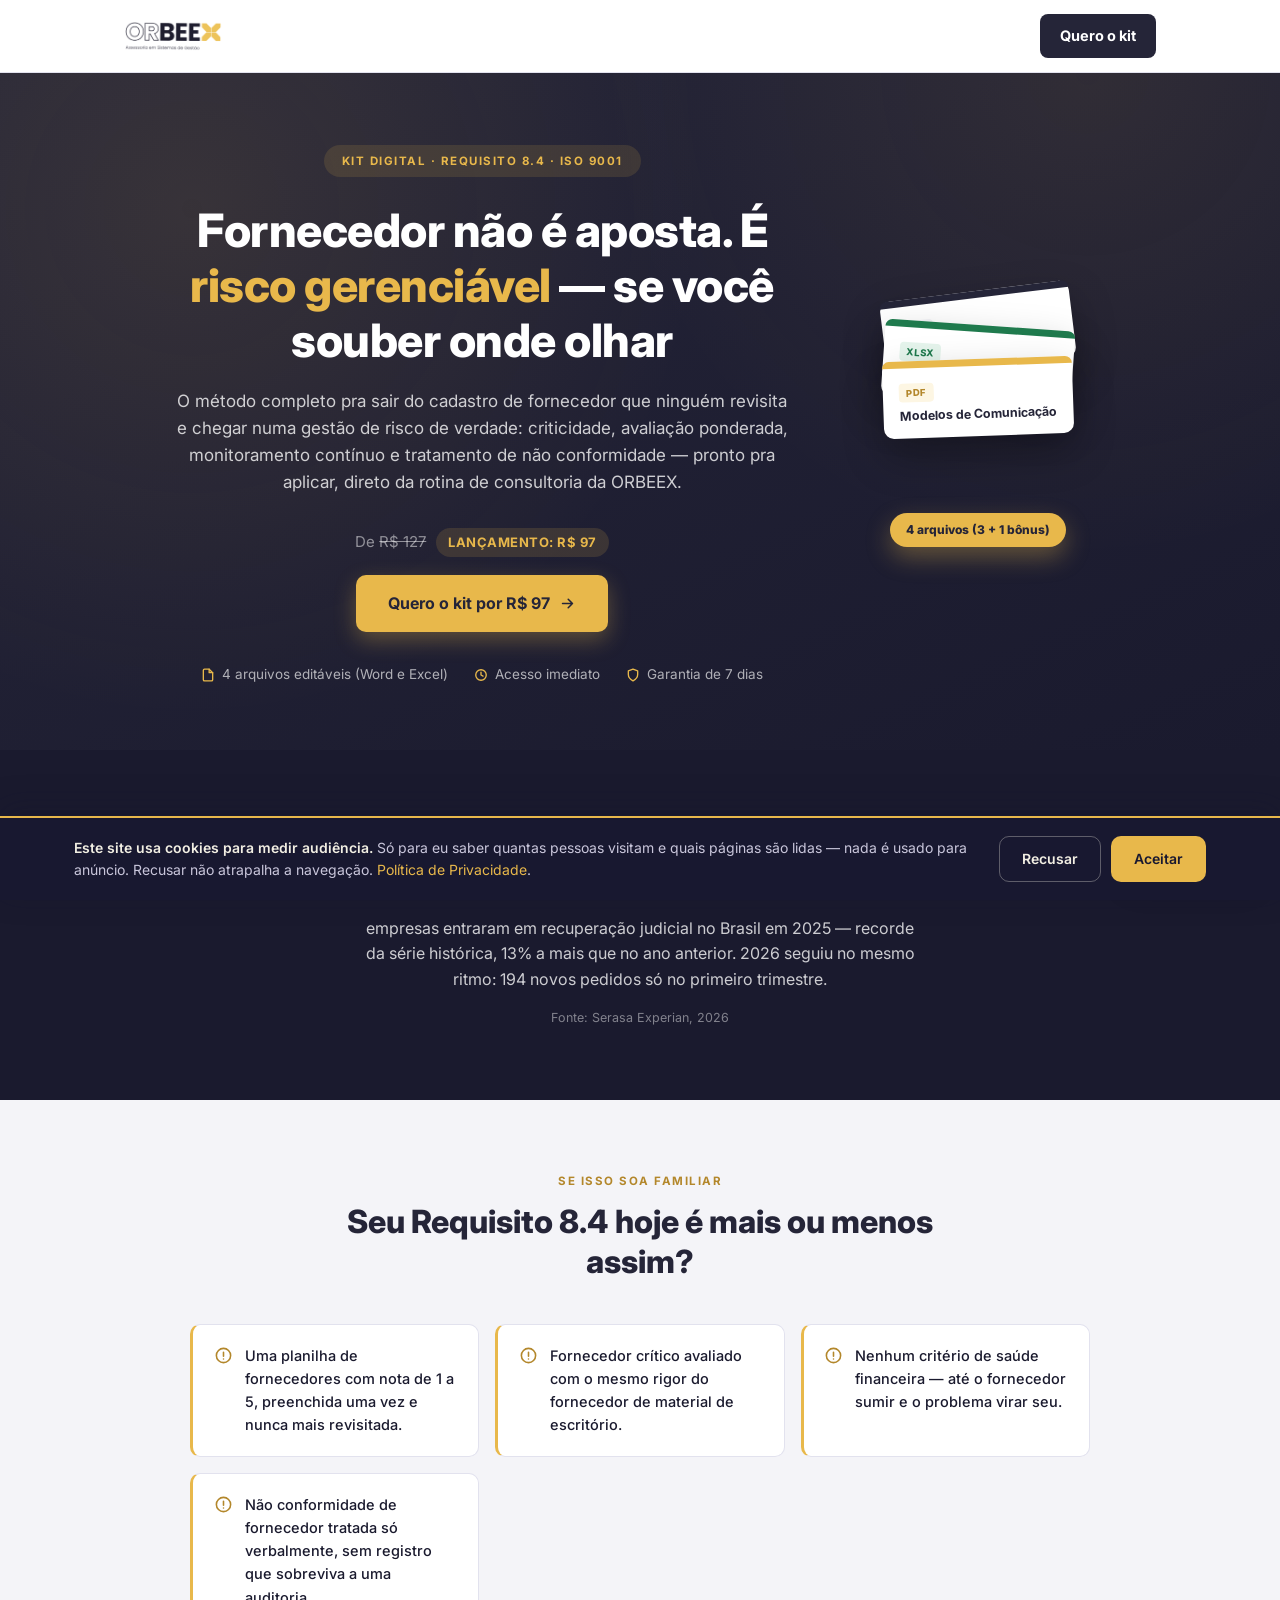
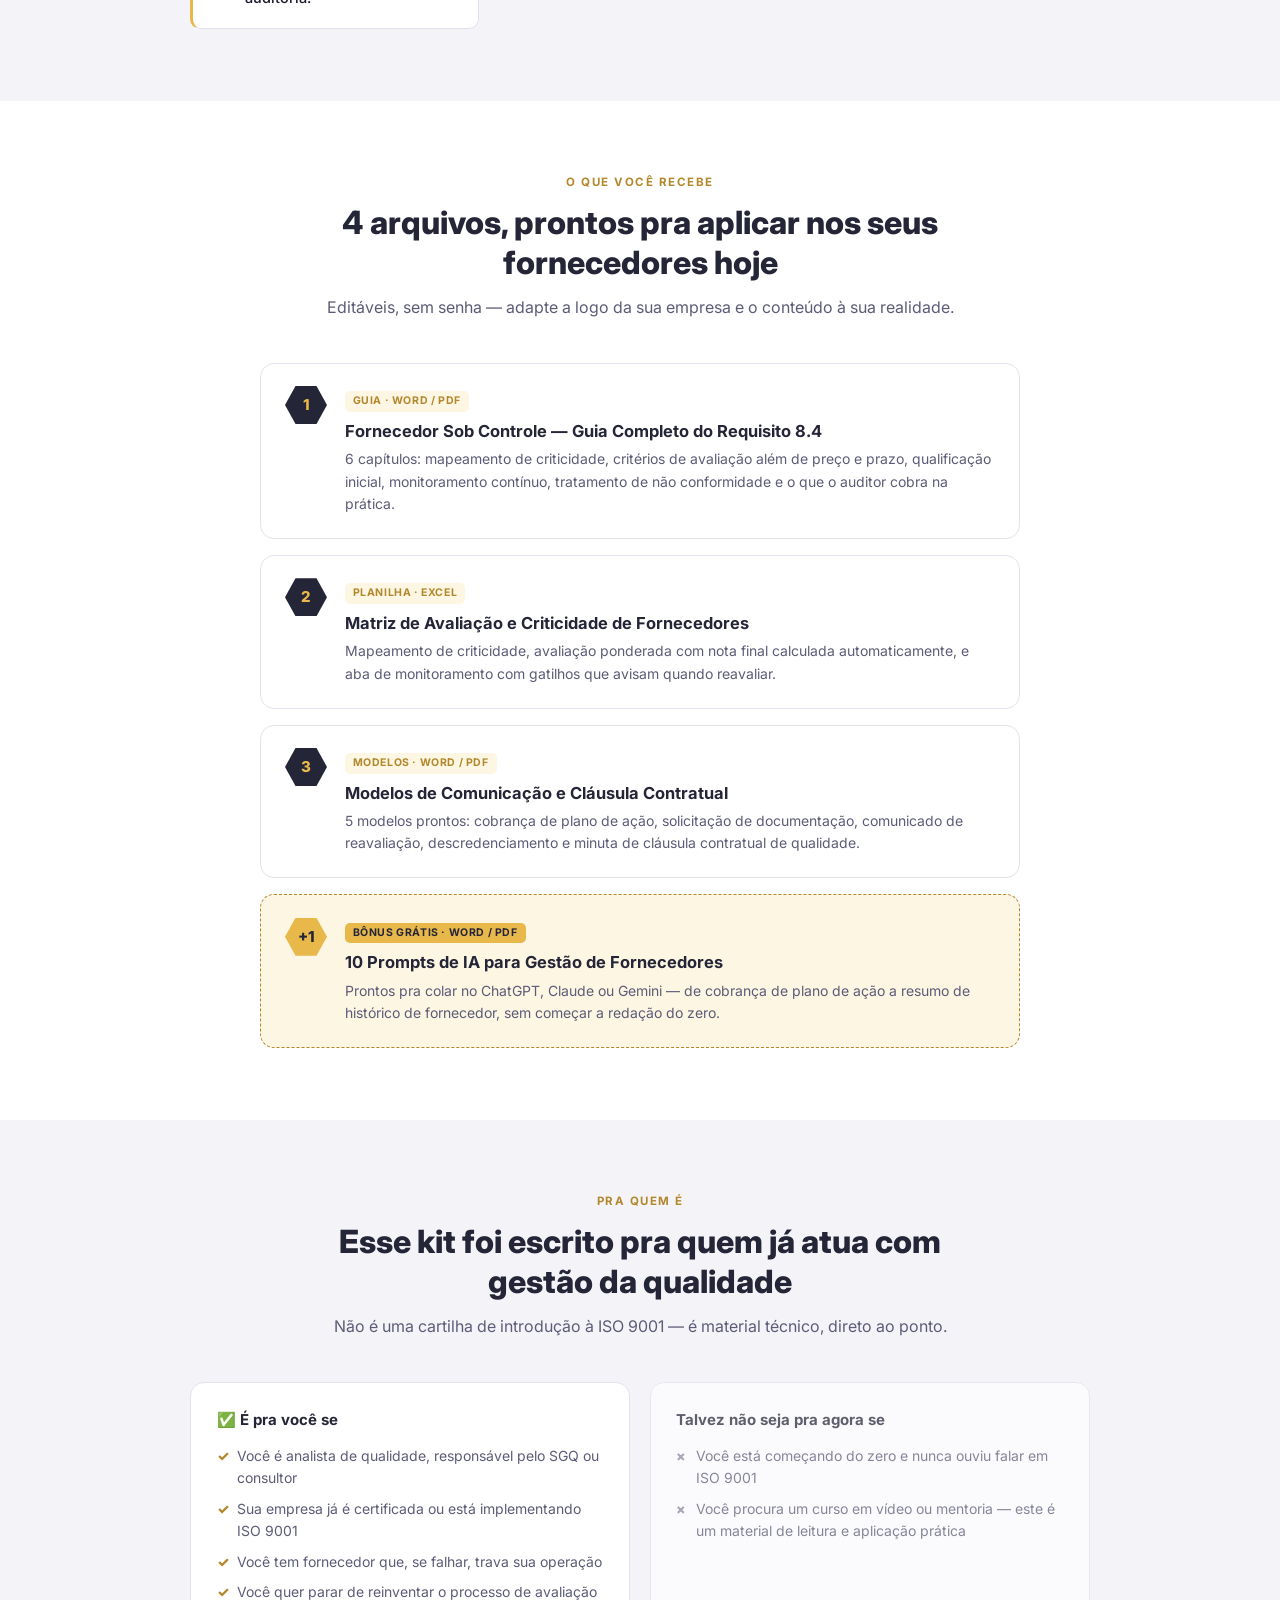
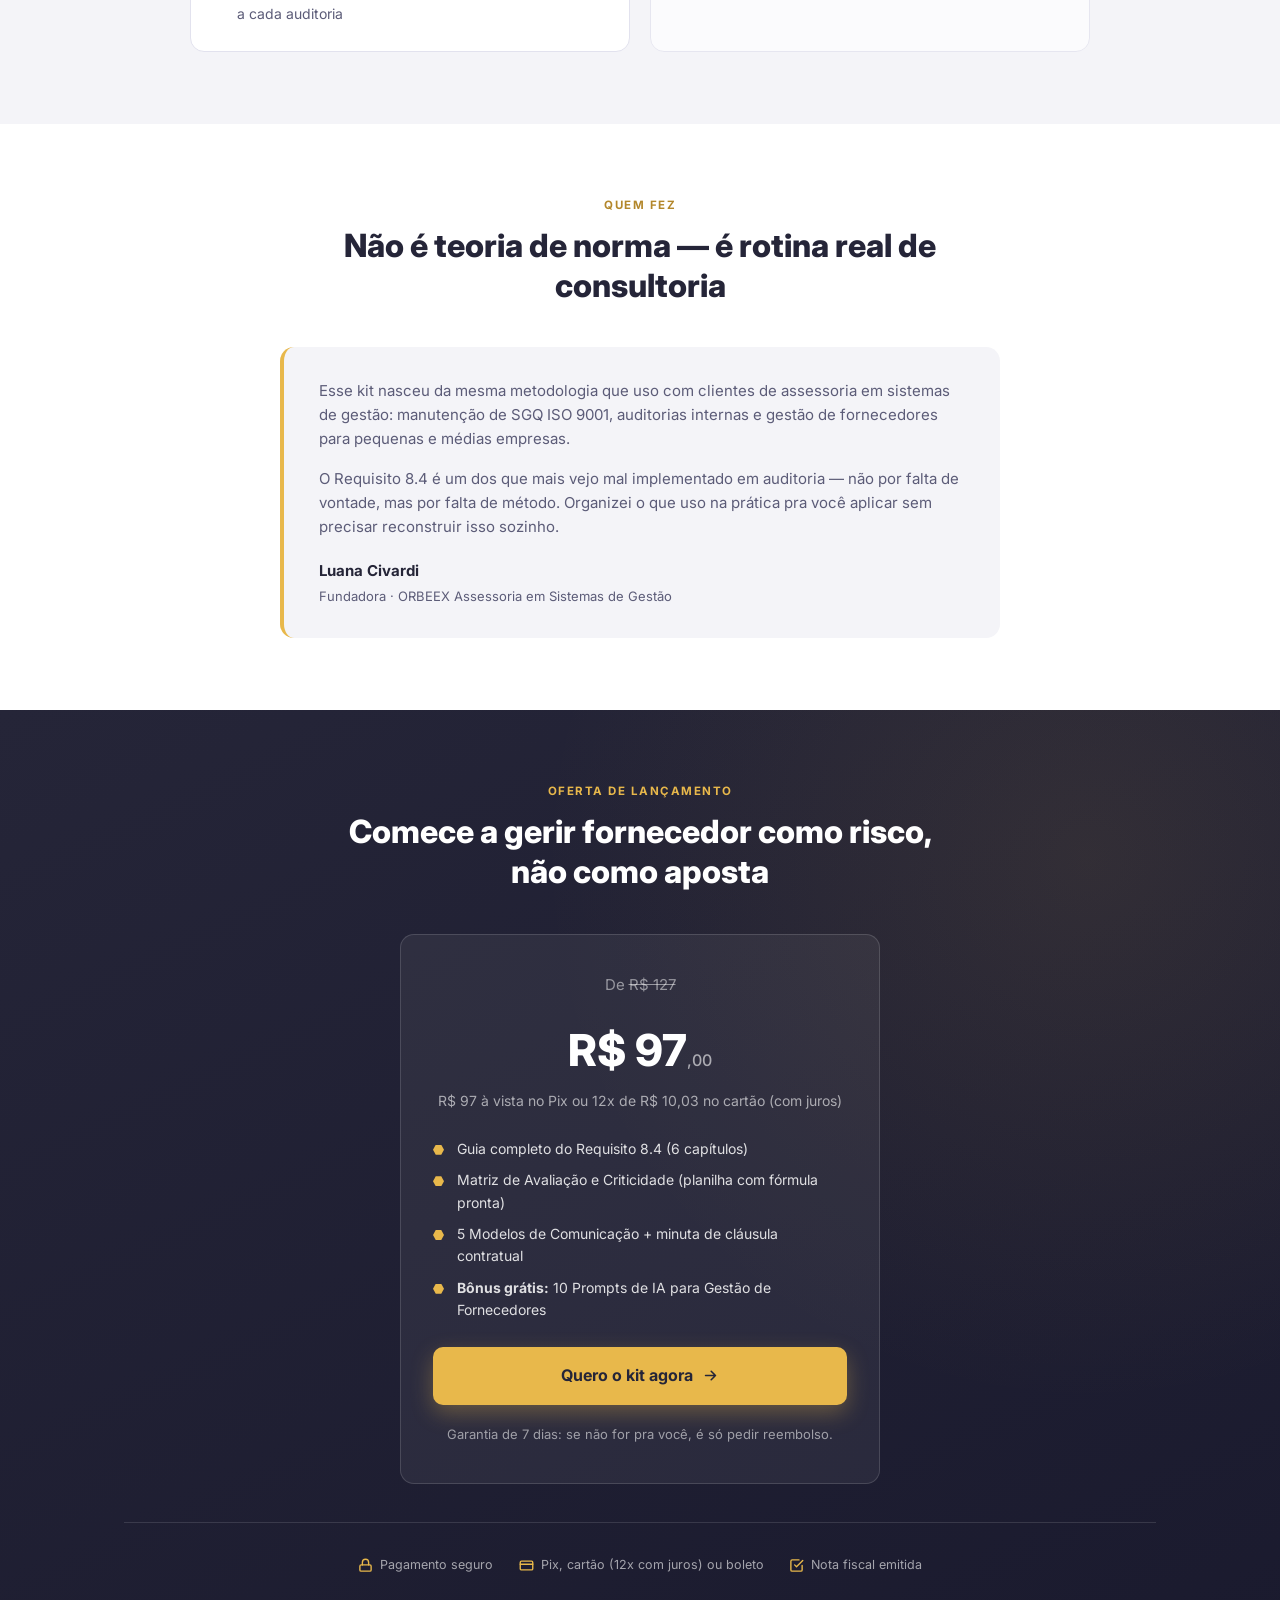
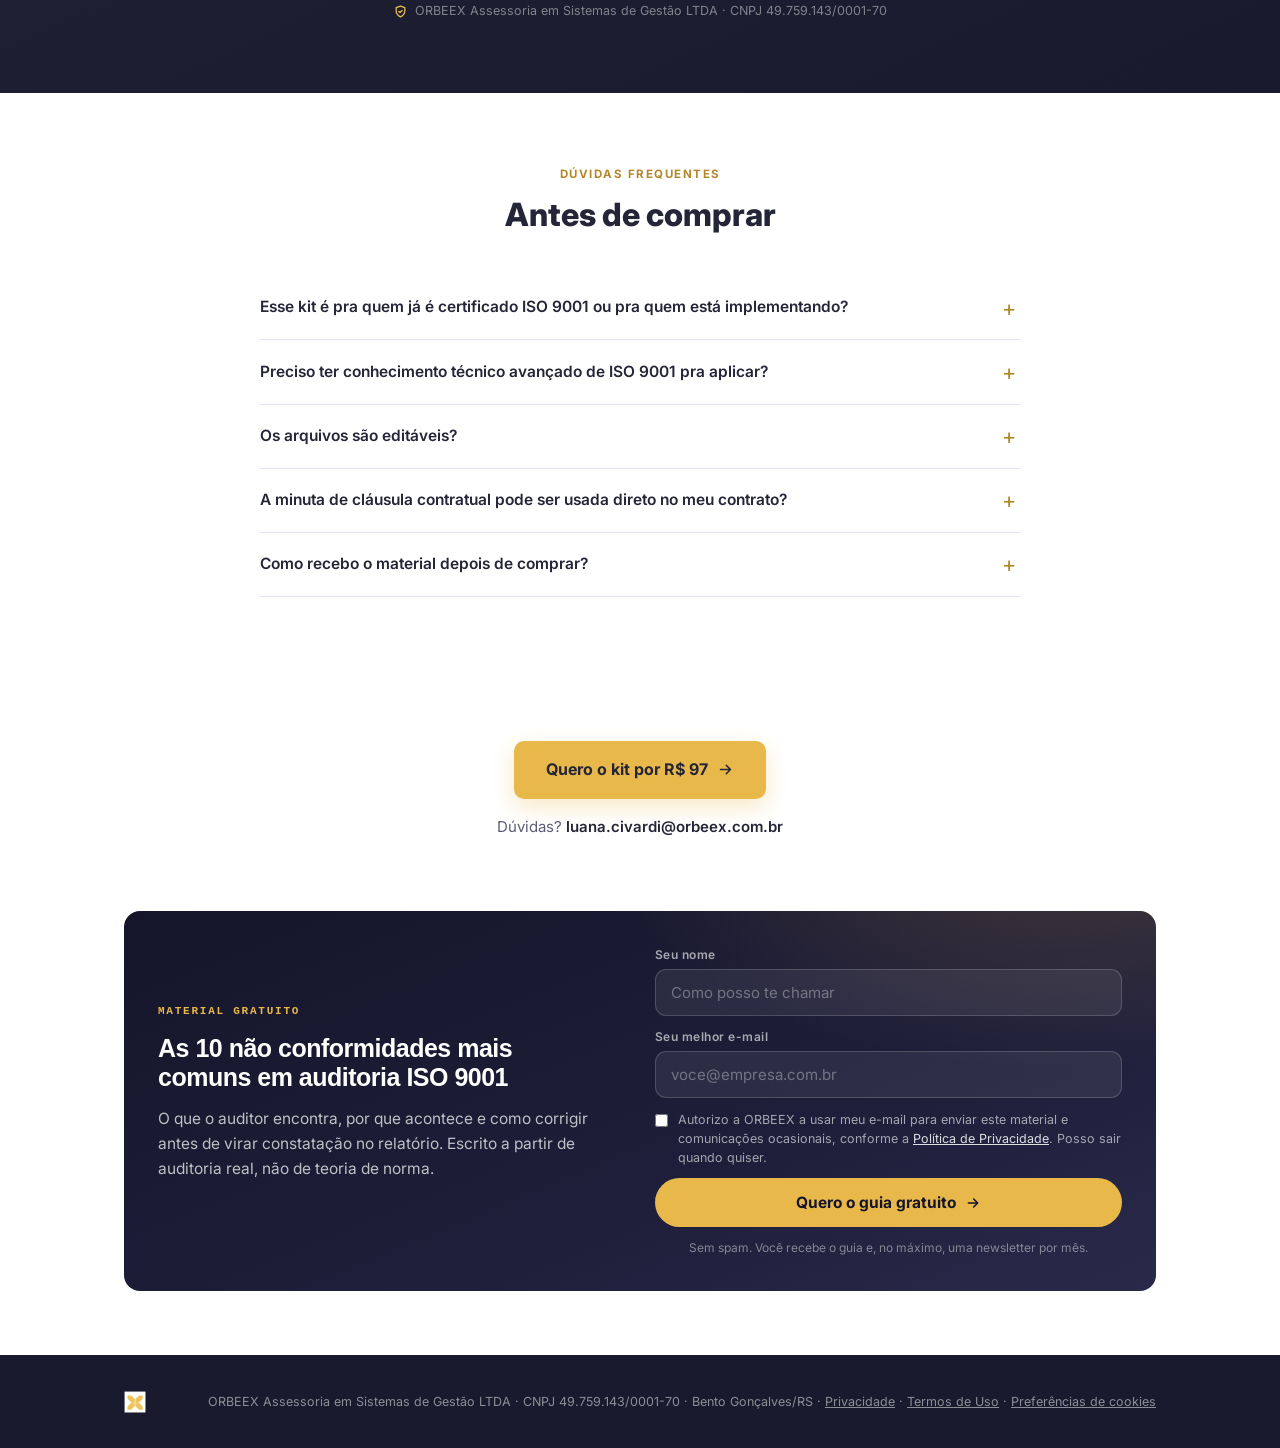
==== commit 315a73d8: "Adiciona botão de WhatsApp e troca o LinkedIn pela URL personalizada OM-01: botão flutuante de Whats" ====
--- a/fornecedor-sob-controle/index.html
+++ b/fornecedor-sob-controle/index.html
@@ -33,6 +33,7 @@
 
 <script src="../js/orbeex-analytics.js" defer></script>
 <script src="/js/orbeex-captura.js" defer></script>
+<script src="/js/orbeex-whatsapp.js" defer></script>
 
 <script type="application/ld+json">
 {
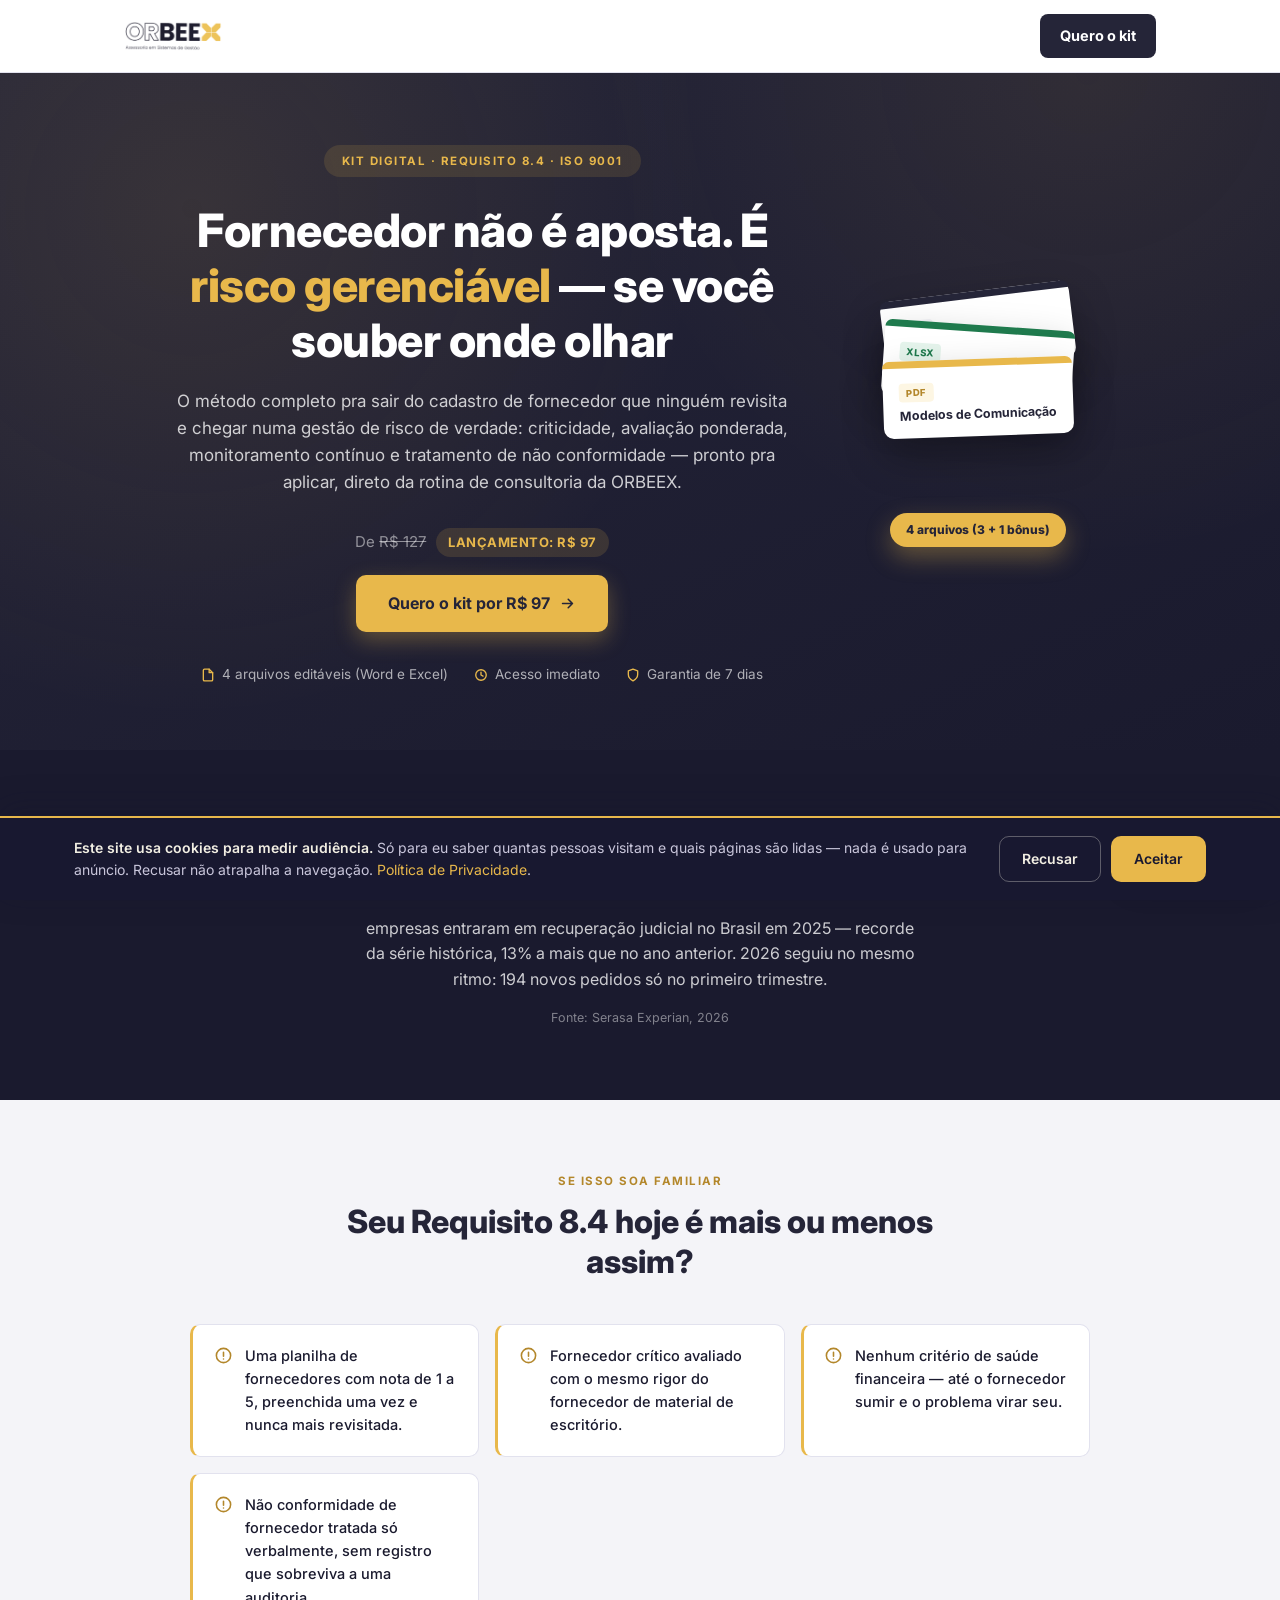
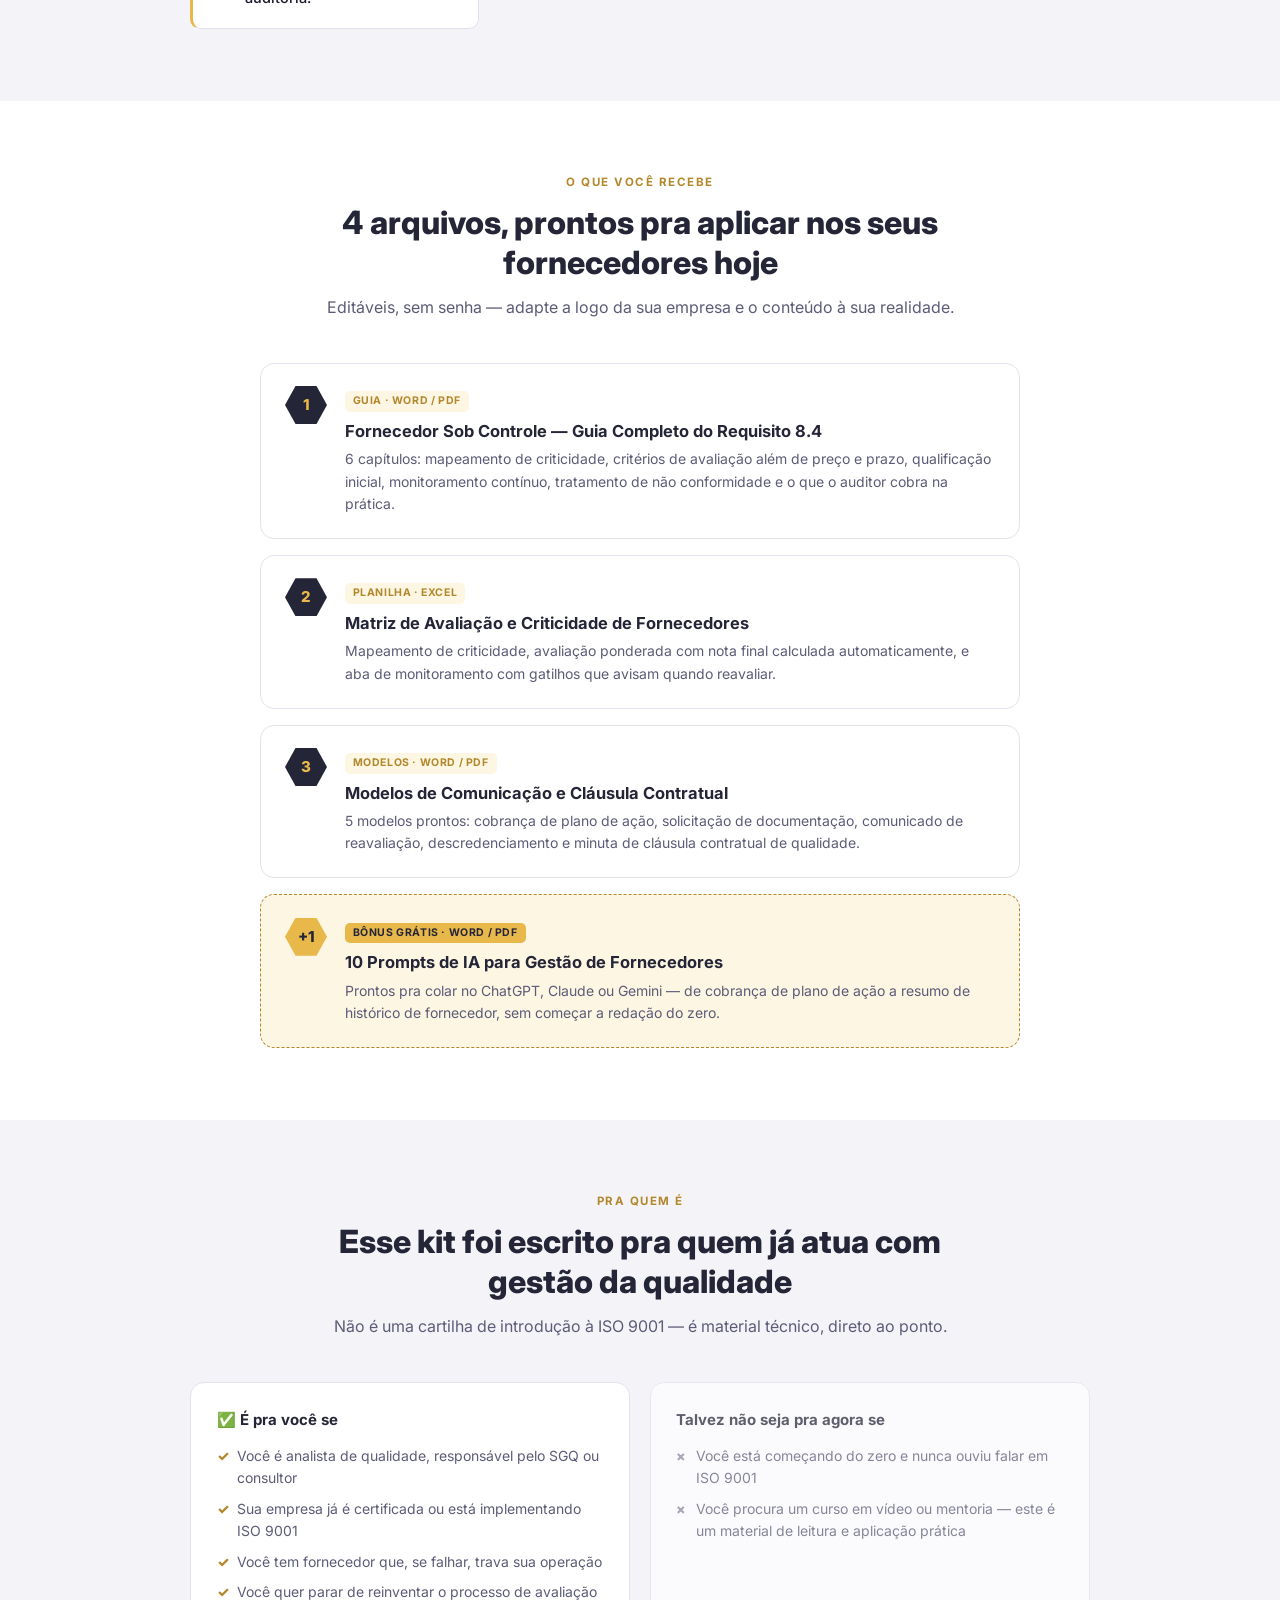
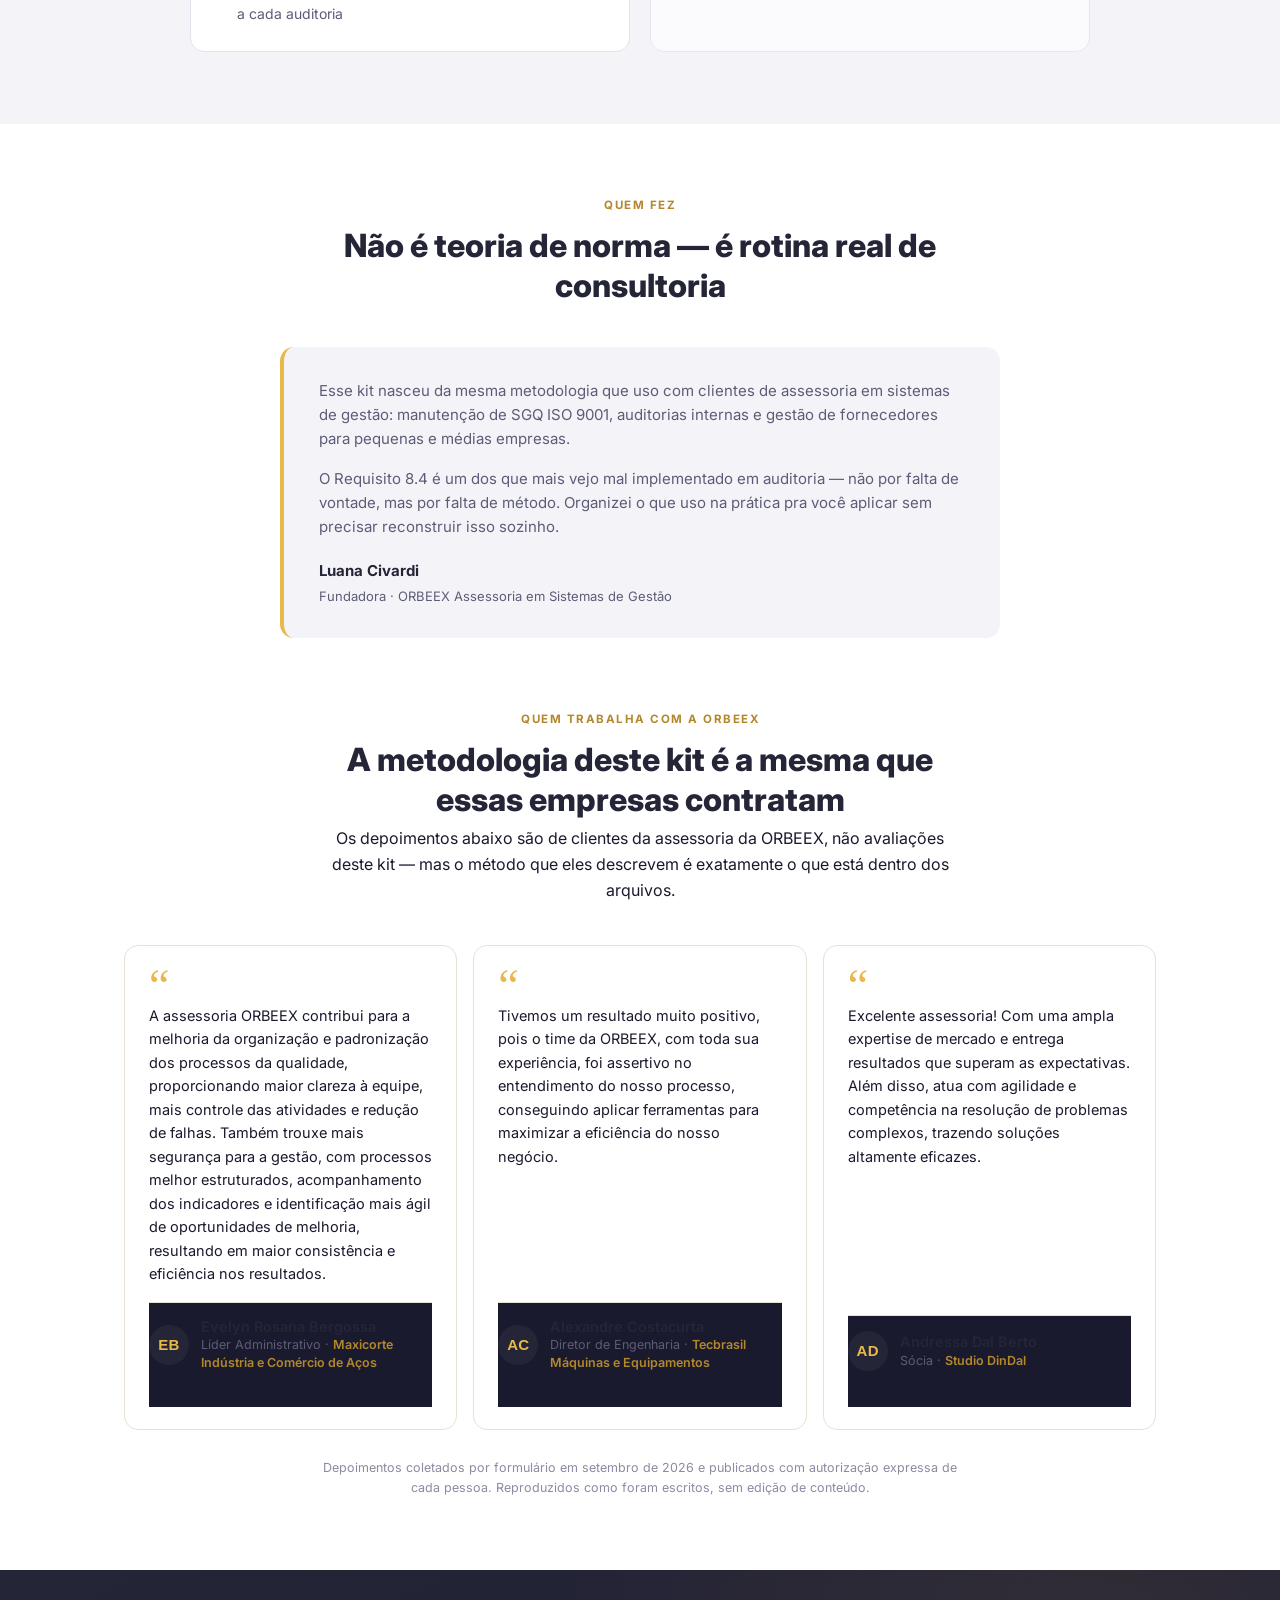
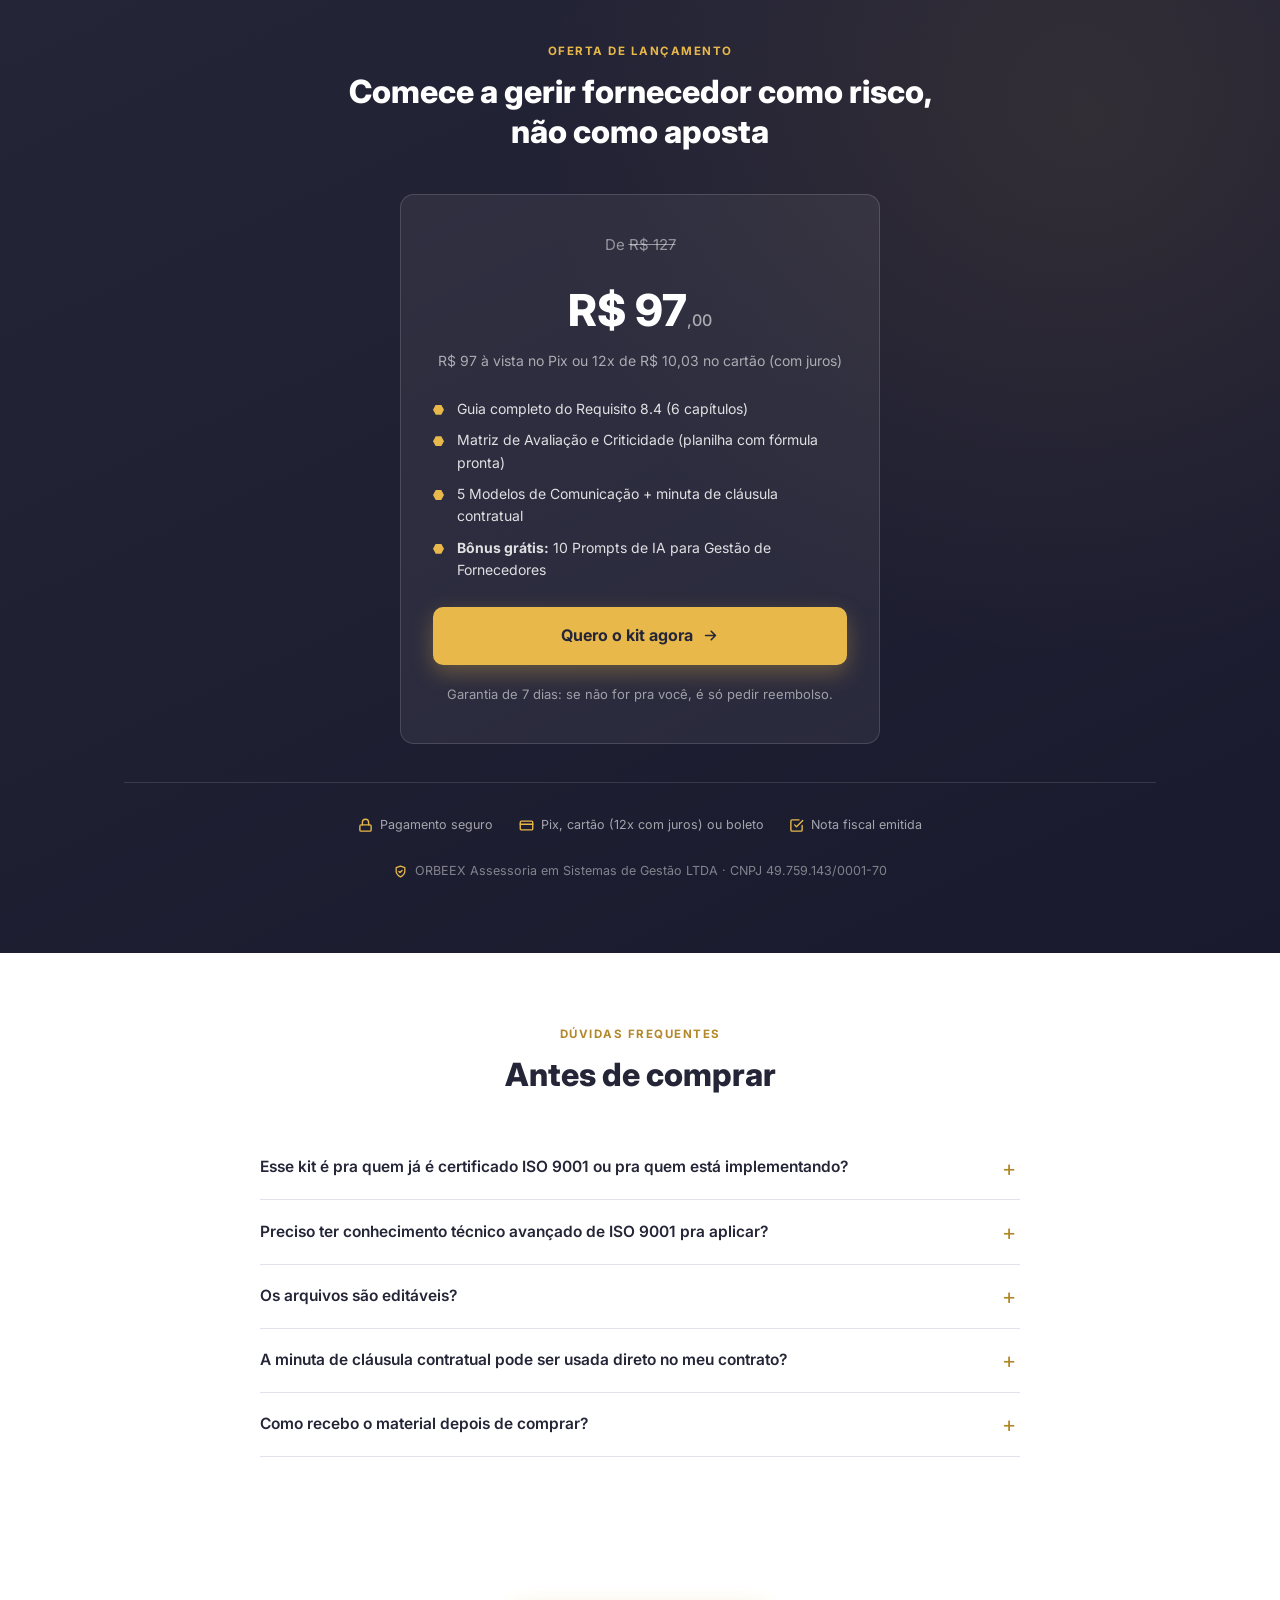
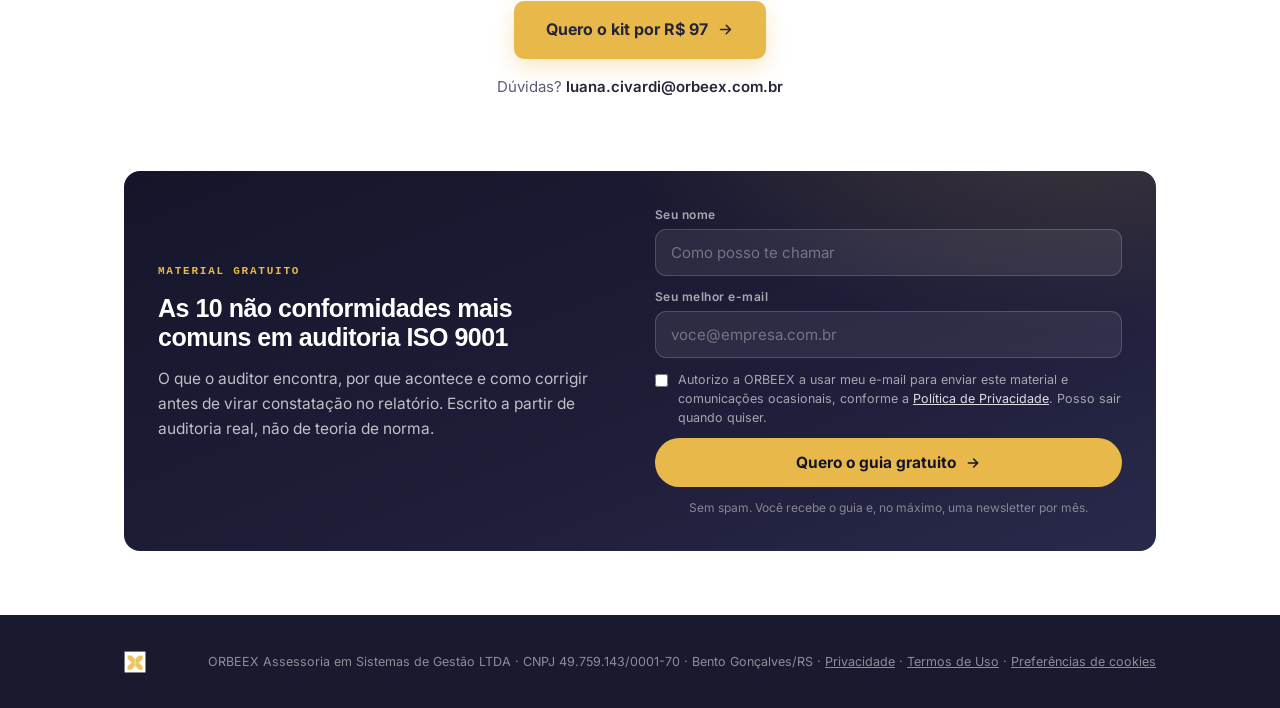
==== commit 14dc76da: "Publica os depoimentos de clientes na home e na página do Fornecedor NC-08: o site não tinha um depo" ====
--- a/fornecedor-sob-controle/index.html
+++ b/fornecedor-sob-controle/index.html
@@ -30,6 +30,7 @@
 <link href="https://fonts.googleapis.com/css2?family=Inter:wght@400;500;600;700;800&display=swap" rel="stylesheet">
 
 <link rel="stylesheet" href="/css/orbeex-captura.css">
+<link rel="stylesheet" href="/css/orbeex-depoimentos.css">
 
 <script src="../js/orbeex-analytics.js" defer></script>
 <script src="/js/orbeex-captura.js" defer></script>
@@ -547,6 +548,56 @@
   </div>
 </section>
 
+
+<!-- ===== PROVA SOCIAL (assessoria, não o kit) ===== -->
+<section class="reveal" style="padding: 0 0 4.5rem;">
+  <div class="container">
+    <div class="section-head">
+      <div class="section-kicker">Quem trabalha com a ORBEEX</div>
+      <h2 class="section-title">A metodologia deste kit é a mesma que essas empresas contratam</h2>
+      <p style="color:var(--text-soft); max-width:640px; margin-top:-.4rem;">Os depoimentos abaixo são de clientes da assessoria da ORBEEX, não avaliações deste kit — mas o método que eles descrevem é exatamente o que está dentro dos arquivos.</p>
+    </div>
+    <div class="ox-prova ox-prova-compacta">
+      <div class="ox-prova-grade">
+        <figure class="ox-dep">
+          <div class="ox-aspas" aria-hidden="true">&ldquo;</div>
+          <blockquote>A assessoria ORBEEX contribui para a melhoria da organização e padronização dos processos da qualidade, proporcionando maior clareza à equipe, mais controle das atividades e redução de falhas. Também trouxe mais segurança para a gestão, com processos melhor estruturados, acompanhamento dos indicadores e identificação mais ágil de oportunidades de melhoria, resultando em maior consistência e eficiência nos resultados.</blockquote>
+          <footer>
+            <span class="ox-inicial" aria-hidden="true">EB</span>
+            <span class="ox-quem">
+              <span class="ox-nome">Evelyn Rosana Bergossa</span>
+              <span class="ox-cargo">Líder Administrativo · <span class="ox-empresa">Maxicorte Indústria e Comércio de Aços</span></span>
+            </span>
+          </footer>
+        </figure>
+        <figure class="ox-dep">
+          <div class="ox-aspas" aria-hidden="true">&ldquo;</div>
+          <blockquote>Tivemos um resultado muito positivo, pois o time da ORBEEX, com toda sua experiência, foi assertivo no entendimento do nosso processo, conseguindo aplicar ferramentas para maximizar a eficiência do nosso negócio.</blockquote>
+          <footer>
+            <span class="ox-inicial" aria-hidden="true">AC</span>
+            <span class="ox-quem">
+              <span class="ox-nome">Alexandre Costacurta</span>
+              <span class="ox-cargo">Diretor de Engenharia · <span class="ox-empresa">Tecbrasil Máquinas e Equipamentos</span></span>
+            </span>
+          </footer>
+        </figure>
+        <figure class="ox-dep">
+          <div class="ox-aspas" aria-hidden="true">&ldquo;</div>
+          <blockquote>Excelente assessoria! Com uma ampla expertise de mercado e entrega resultados que superam as expectativas. Além disso, atua com agilidade e competência na resolução de problemas complexos, trazendo soluções altamente eficazes.</blockquote>
+          <footer>
+            <span class="ox-inicial" aria-hidden="true">AD</span>
+            <span class="ox-quem">
+              <span class="ox-nome">Andressa Dal Berto</span>
+              <span class="ox-cargo">Sócia · <span class="ox-empresa">Studio DinDal</span></span>
+            </span>
+          </footer>
+        </figure>
+      </div>
+      <p class="ox-prova-nota">Depoimentos coletados por formulário em setembro de 2026 e publicados com autorização expressa de cada pessoa. Reproduzidos como foram escritos, sem edição de conteúdo.</p>
+    </div>
+  </div>
+</section>
+
 <!-- ===== PRECO / CTA ===== -->
 <section id="comprar" class="preco reveal">
   <div class="container">
--- a/css/orbeex-depoimentos.css
+++ b/css/orbeex-depoimentos.css
@@ -0,0 +1,177 @@
+/* =========================================================================
+   Prova social da ORBEEX — depoimentos de clientes da assessoria
+   Usado na home, na página de produtos e nas duas páginas de venda.
+
+   Todos os depoimentos foram coletados por formulário com autorização
+   expressa de publicação. Nome, empresa e cargo aparecem porque foram
+   autorizados; o e-mail de contato NUNCA vai para o site.
+
+   Os tokens (--ink, --gold...) vêm da página que inclui este arquivo.
+   ========================================================================= */
+
+.ox-prova {
+  --oxp-ink: var(--ink, var(--navy, #15152a));
+  --oxp-gold: var(--gold, #e8b84b);
+  --oxp-gold-deep: var(--gold-deep, var(--gold-dark, #b3872b));
+  --oxp-line: var(--line, var(--line-onwhite, #e7e2d4));
+  --oxp-paper: var(--paper, #faf8f2);
+  --oxp-text: var(--text, #1a1a2e);
+  --oxp-soft: var(--text-soft, #5c5c78);
+  --oxp-faint: var(--text-faint, #8b8ba3);
+}
+
+.ox-prova *, .ox-prova *::before, .ox-prova *::after { box-sizing: border-box; }
+
+/* ---------- faixa de números ---------- */
+
+.ox-prova-numeros {
+  display: flex;
+  flex-wrap: wrap;
+  gap: 10px;
+  justify-content: center;
+  margin-bottom: 2.4rem;
+}
+.ox-prova-numeros div {
+  background: var(--oxp-paper);
+  border: 1px solid var(--oxp-line);
+  border-radius: 12px;
+  padding: 14px 22px;
+  text-align: center;
+  min-width: 152px;
+}
+.ox-prova-numeros b {
+  font-family: var(--font-display, sans-serif);
+  display: block;
+  font-size: 27px;
+  font-weight: 700;
+  letter-spacing: -.02em;
+  color: var(--oxp-ink);
+  line-height: 1.1;
+  margin-bottom: 3px;
+}
+.ox-prova-numeros span {
+  font-family: var(--font-mono, monospace);
+  font-size: 10.5px;
+  font-weight: 600;
+  letter-spacing: .09em;
+  text-transform: uppercase;
+  color: var(--oxp-faint);
+}
+
+/* ---------- grade de depoimentos ---------- */
+
+.ox-prova-grade {
+  display: grid;
+  grid-template-columns: repeat(auto-fit, minmax(310px, 1fr));
+  gap: 16px;
+  align-items: stretch;
+}
+
+.ox-dep {
+  display: flex;
+  flex-direction: column;
+  background: #fff;
+  border: 1px solid var(--oxp-line);
+  border-radius: 16px;
+  padding: 26px 28px;
+}
+.ox-dep .ox-aspas {
+  color: var(--oxp-gold);
+  font-family: Georgia, 'Times New Roman', serif;
+  font-size: 46px;
+  line-height: .8;
+  height: 22px;
+  margin-bottom: 14px;
+}
+.ox-dep blockquote {
+  margin: 0 0 20px;
+  font-size: 15.5px;
+  line-height: 1.62;
+  color: var(--oxp-text);
+  flex: 1;
+}
+.ox-dep footer {
+  border-top: 1px solid var(--oxp-line);
+  padding-top: 15px;
+  display: flex;
+  align-items: center;
+  gap: 12px;
+}
+.ox-dep .ox-inicial {
+  flex: 0 0 auto;
+  width: 40px;
+  height: 40px;
+  border-radius: 50%;
+  background: var(--oxp-ink);
+  color: var(--oxp-gold);
+  display: flex;
+  align-items: center;
+  justify-content: center;
+  font-family: var(--font-display, sans-serif);
+  font-size: 15px;
+  font-weight: 700;
+  letter-spacing: .02em;
+}
+.ox-dep .ox-quem { min-width: 0; }
+.ox-dep .ox-nome {
+  display: block;
+  font-size: 14.5px;
+  font-weight: 600;
+  color: var(--oxp-ink);
+  line-height: 1.3;
+}
+.ox-dep .ox-cargo {
+  display: block;
+  font-size: 12.5px;
+  color: var(--oxp-soft);
+  line-height: 1.4;
+}
+.ox-dep .ox-empresa { color: var(--oxp-gold-deep); font-weight: 600; }
+
+/* depoimento curto: vira um destaque de resultado em vez de citação longa */
+.ox-dep.ox-curto blockquote {
+  font-family: var(--font-display, sans-serif);
+  font-size: 19px;
+  font-weight: 600;
+  line-height: 1.32;
+  letter-spacing: -.01em;
+  color: var(--oxp-ink);
+}
+
+/* ---------- nota de procedência ---------- */
+
+.ox-prova-nota {
+  margin: 1.8rem auto 0;
+  max-width: 640px;
+  text-align: center;
+  font-size: 12.5px;
+  line-height: 1.6;
+  color: var(--oxp-faint);
+}
+
+/* ---------- variante compacta (páginas de venda) ---------- */
+
+.ox-prova.ox-prova-compacta .ox-prova-grade { grid-template-columns: repeat(auto-fit, minmax(272px, 1fr)); }
+.ox-prova.ox-prova-compacta .ox-dep { padding: 22px 24px; border-radius: 14px; }
+.ox-prova.ox-prova-compacta .ox-dep blockquote { font-size: 14.5px; margin-bottom: 16px; }
+.ox-prova.ox-prova-compacta .ox-numeros { margin-bottom: 1.8rem; }
+
+/* ---------- em fundo escuro ---------- */
+
+.ox-prova.ox-prova-escura .ox-dep { background: rgba(255,255,255,.05); border-color: rgba(255,255,255,.12); }
+.ox-prova.ox-prova-escura .ox-dep blockquote { color: rgba(255,255,255,.86); }
+.ox-prova.ox-prova-escura .ox-dep footer { border-top-color: rgba(255,255,255,.12); }
+.ox-prova.ox-prova-escura .ox-dep .ox-nome { color: #fff; }
+.ox-prova.ox-prova-escura .ox-dep .ox-cargo { color: rgba(255,255,255,.6); }
+.ox-prova.ox-prova-escura .ox-dep .ox-inicial { background: var(--oxp-gold); color: var(--oxp-ink); }
+.ox-prova.ox-prova-escura .ox-dep.ox-curto blockquote { color: #fff; }
+.ox-prova.ox-prova-escura .ox-prova-numeros div { background: rgba(255,255,255,.05); border-color: rgba(255,255,255,.12); }
+.ox-prova.ox-prova-escura .ox-prova-numeros b { color: #fff; }
+.ox-prova.ox-prova-escura .ox-prova-numeros span { color: rgba(255,255,255,.5); }
+.ox-prova.ox-prova-escura .ox-prova-nota { color: rgba(255,255,255,.45); }
+
+@media (max-width: 560px) {
+  .ox-dep { padding: 22px 22px; }
+  .ox-prova-numeros div { min-width: 132px; padding: 12px 16px; }
+  .ox-prova-numeros b { font-size: 23px; }
+}
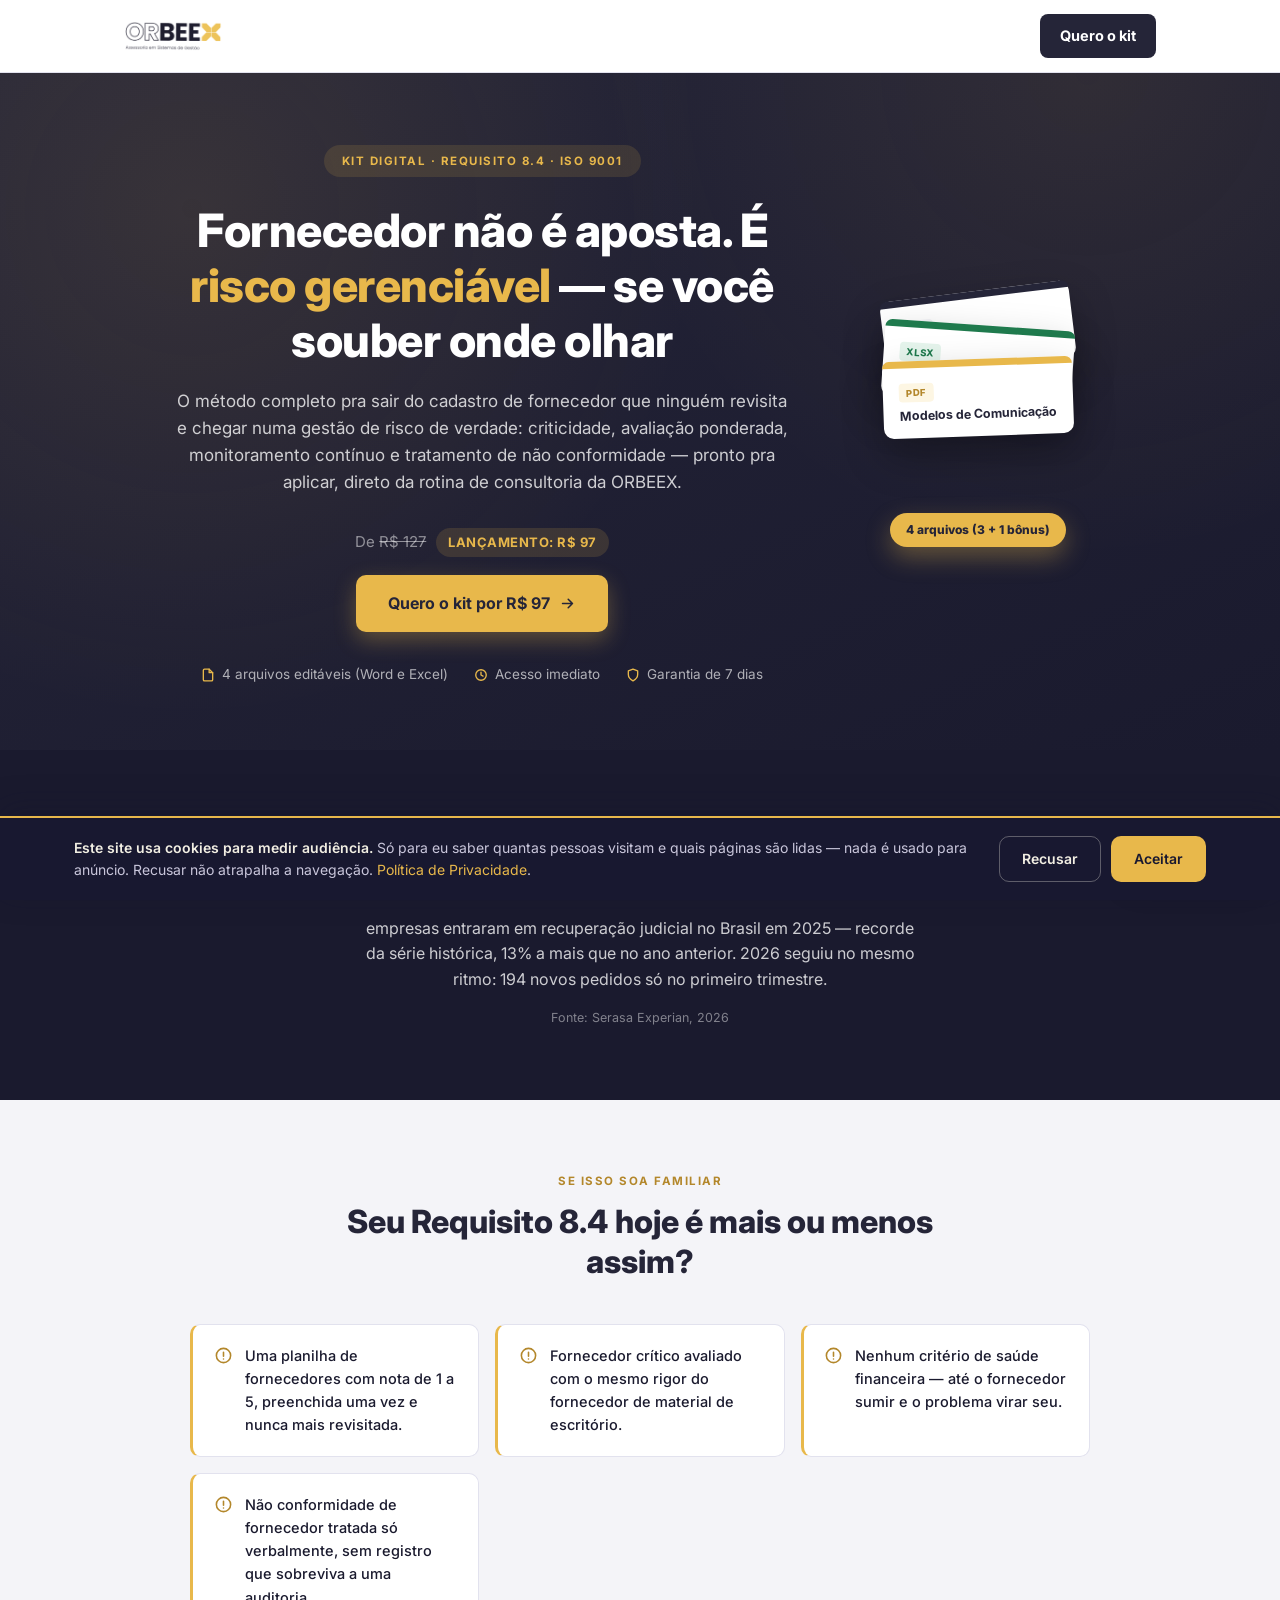
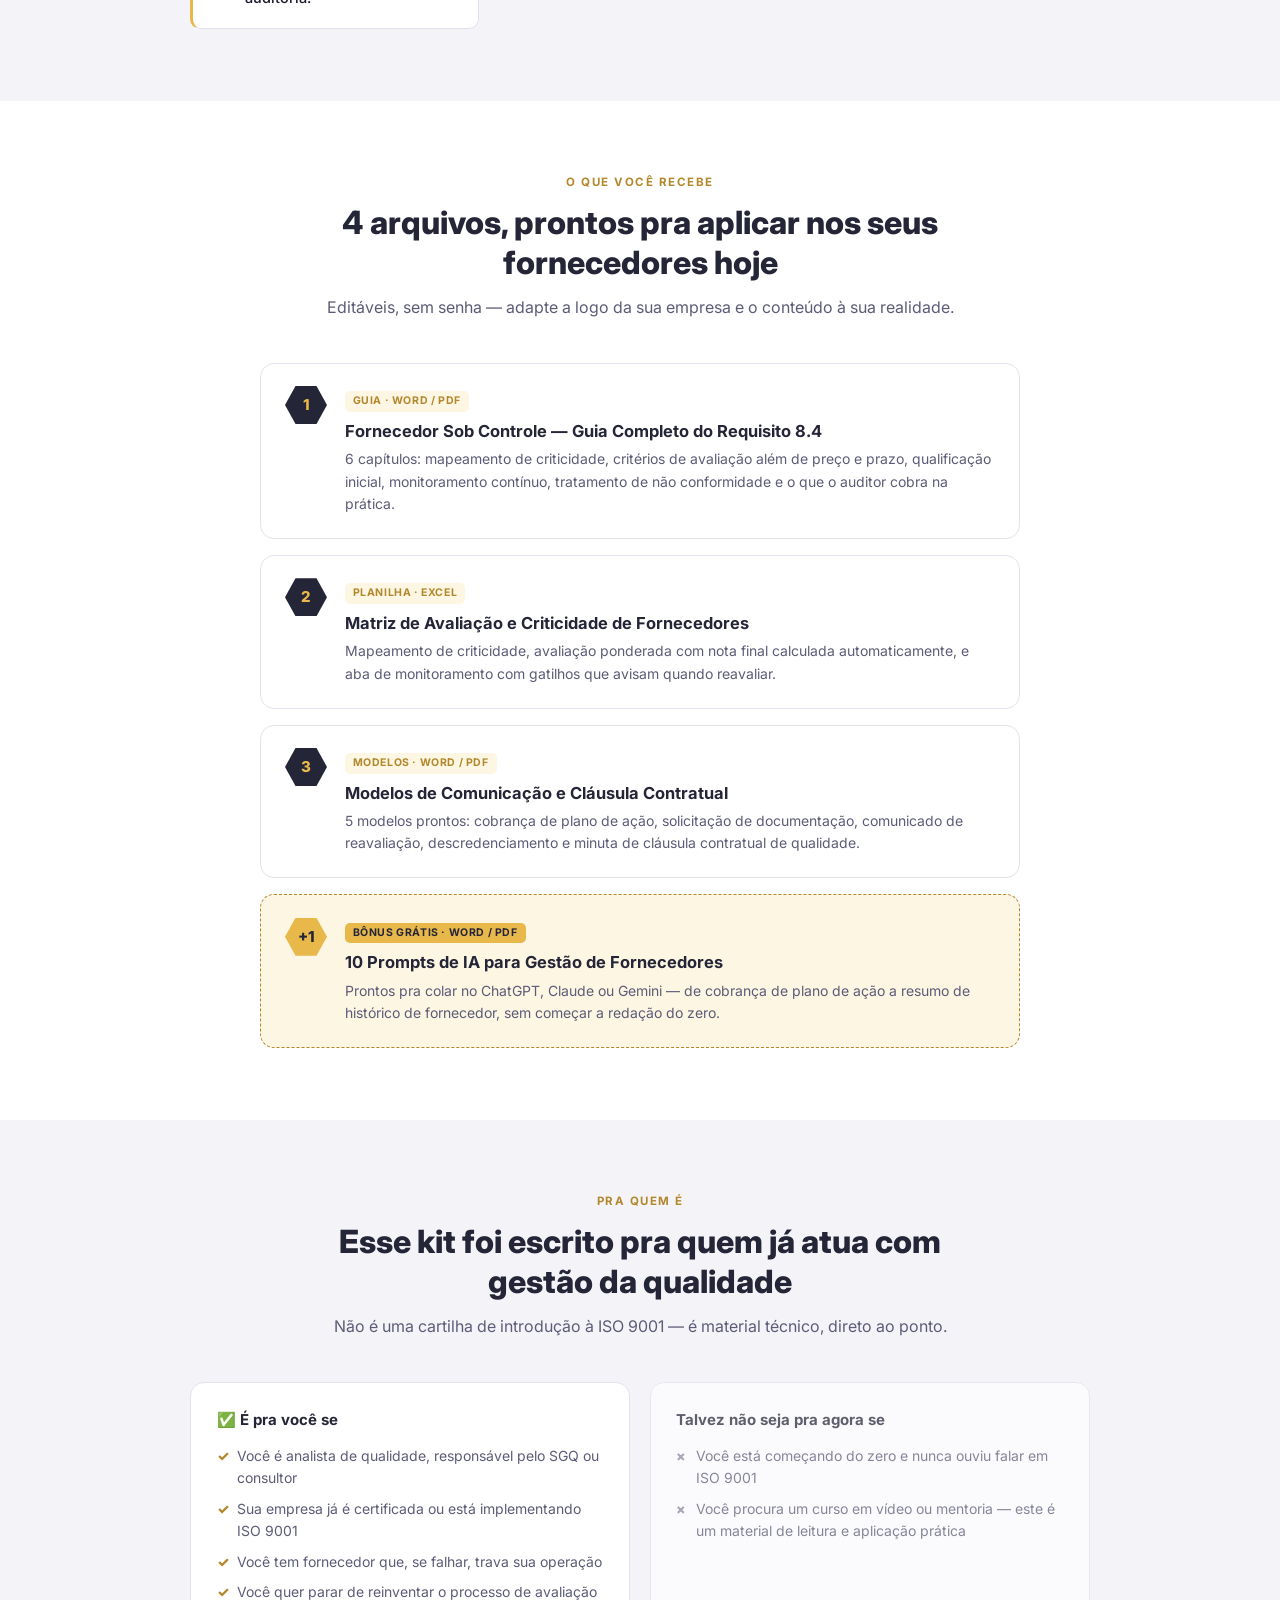
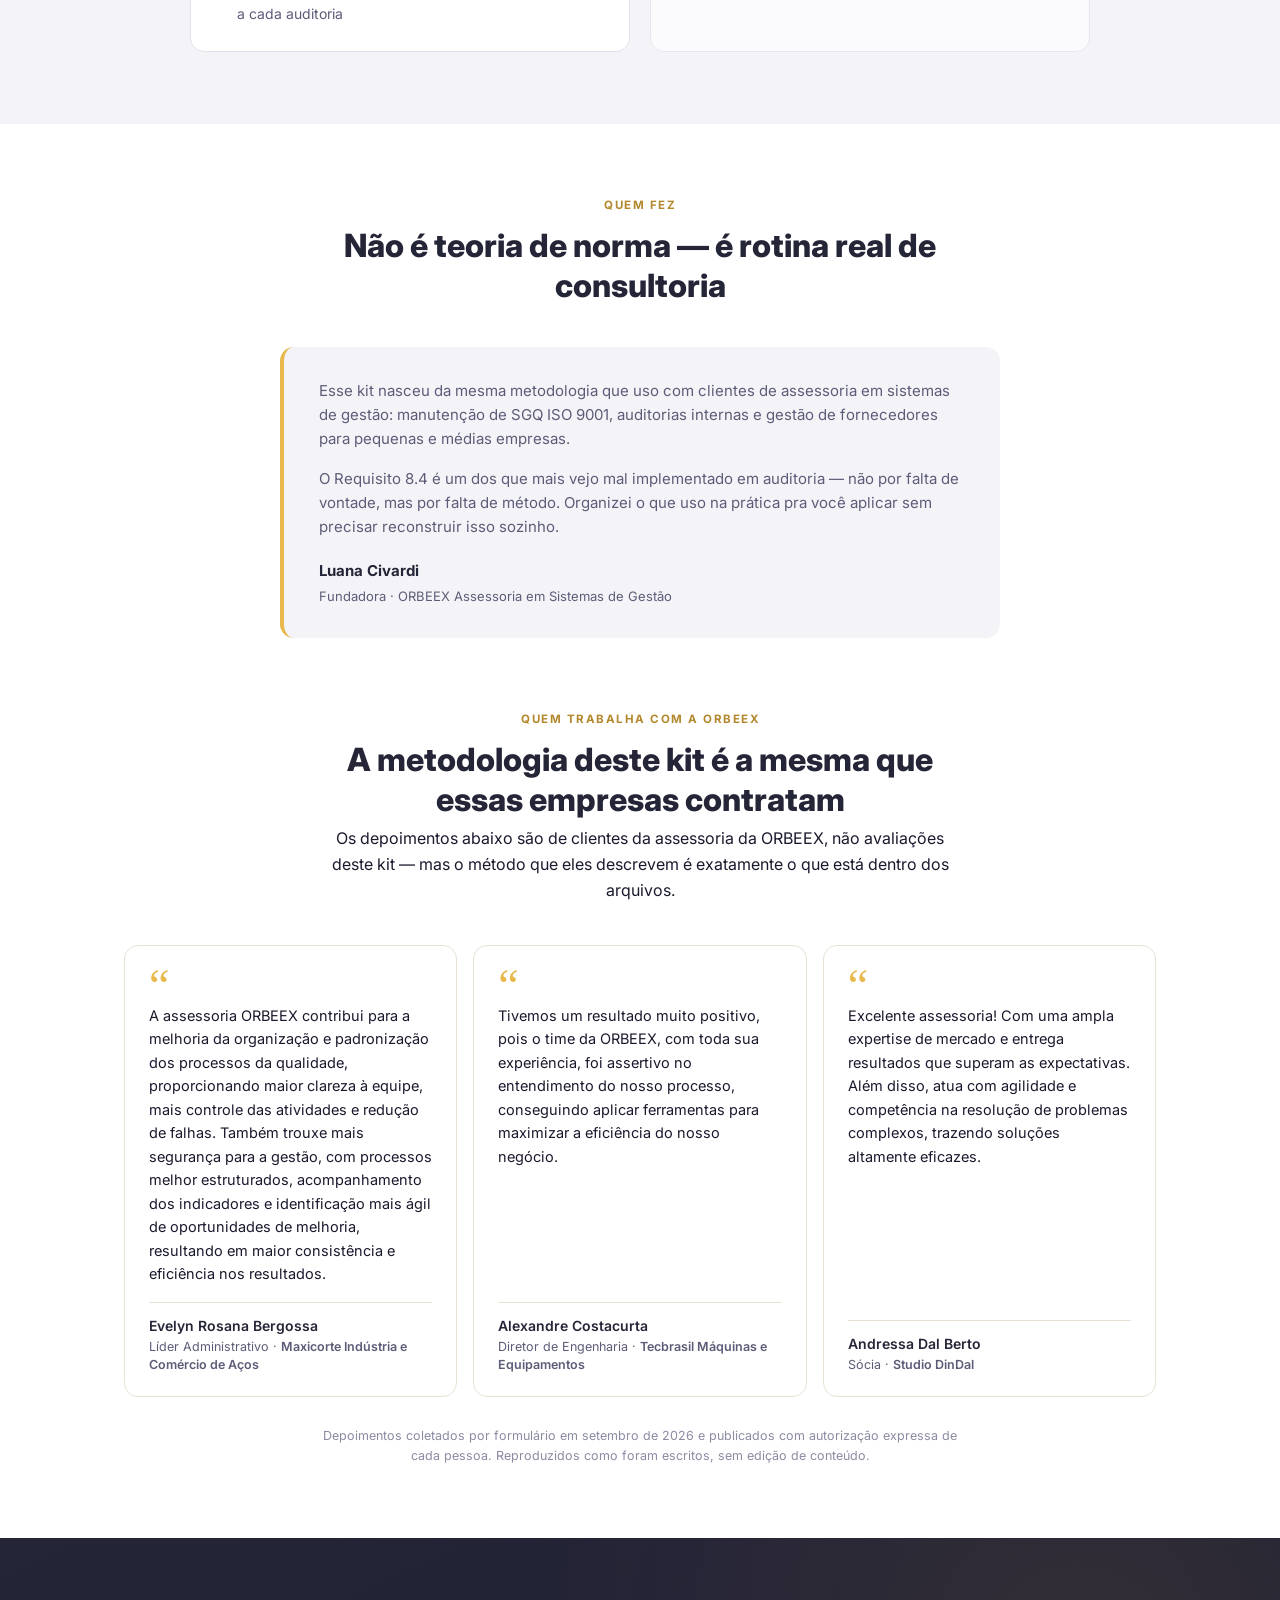
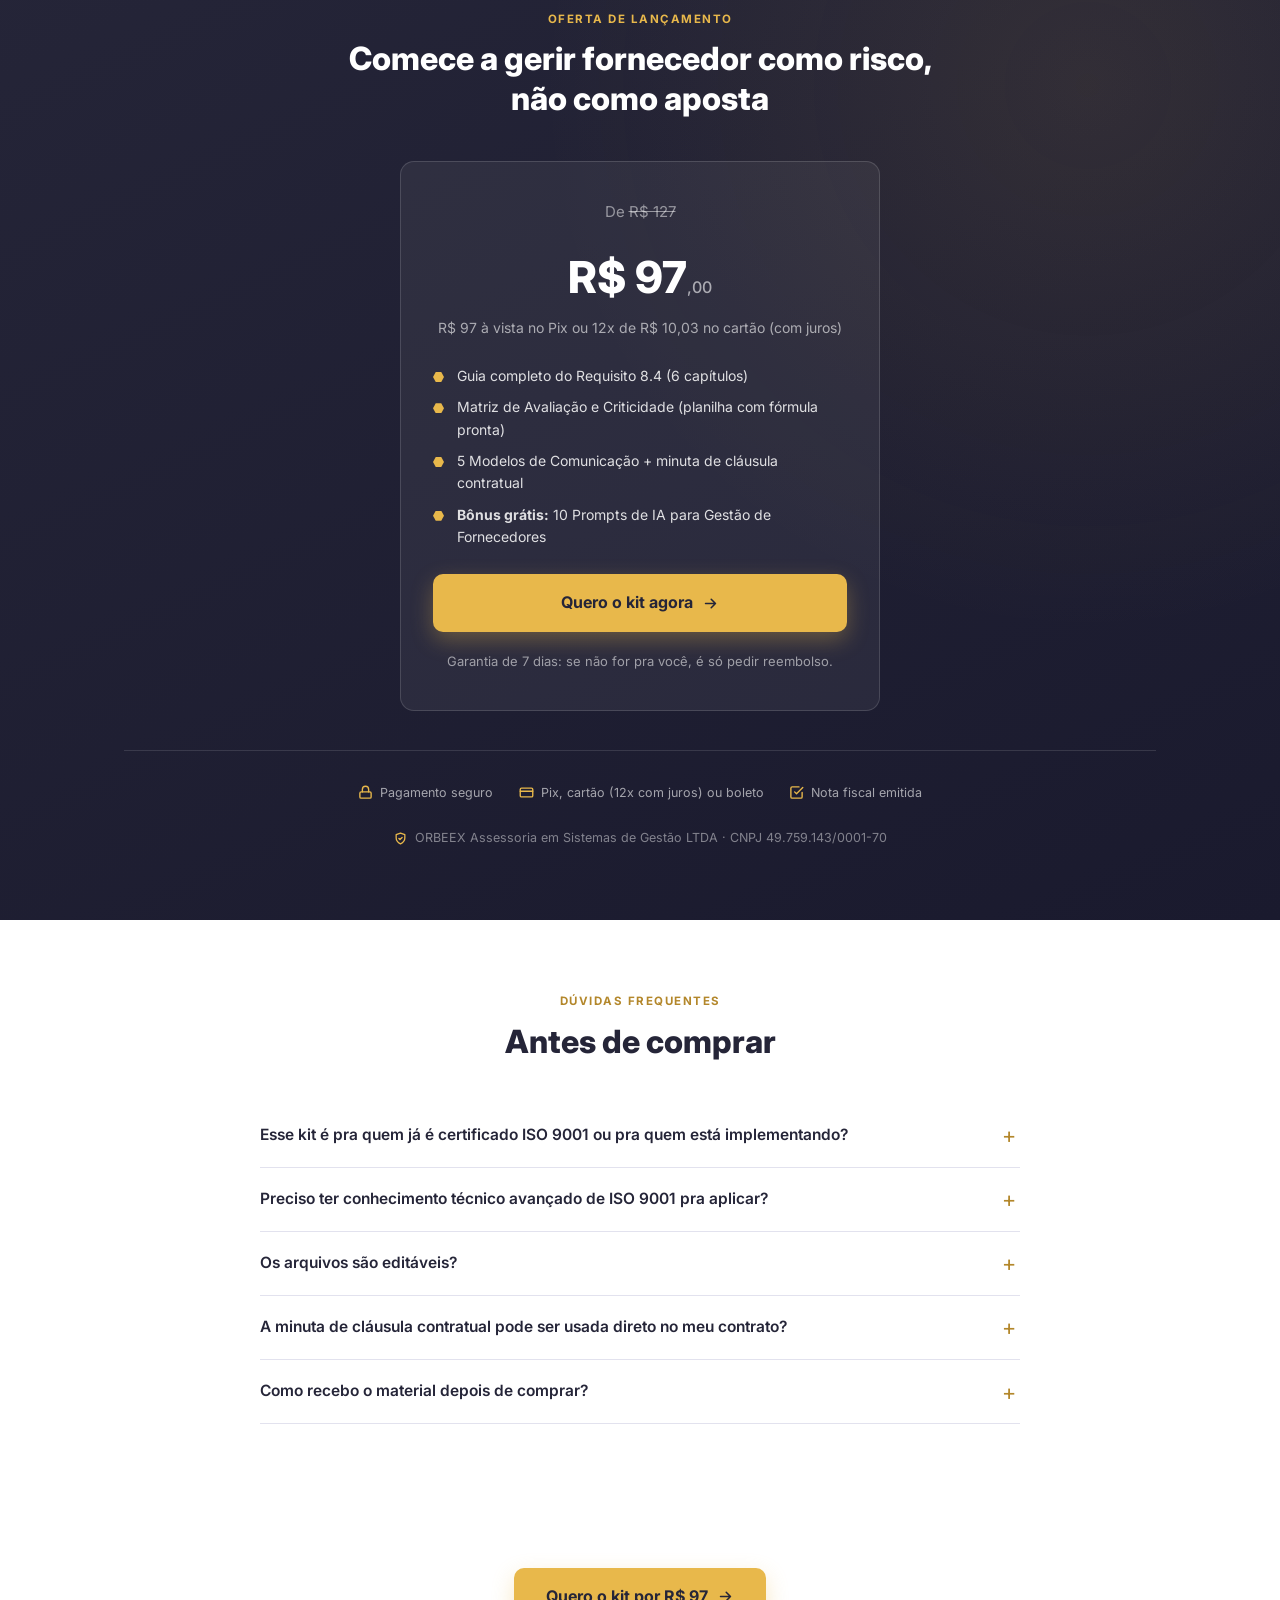
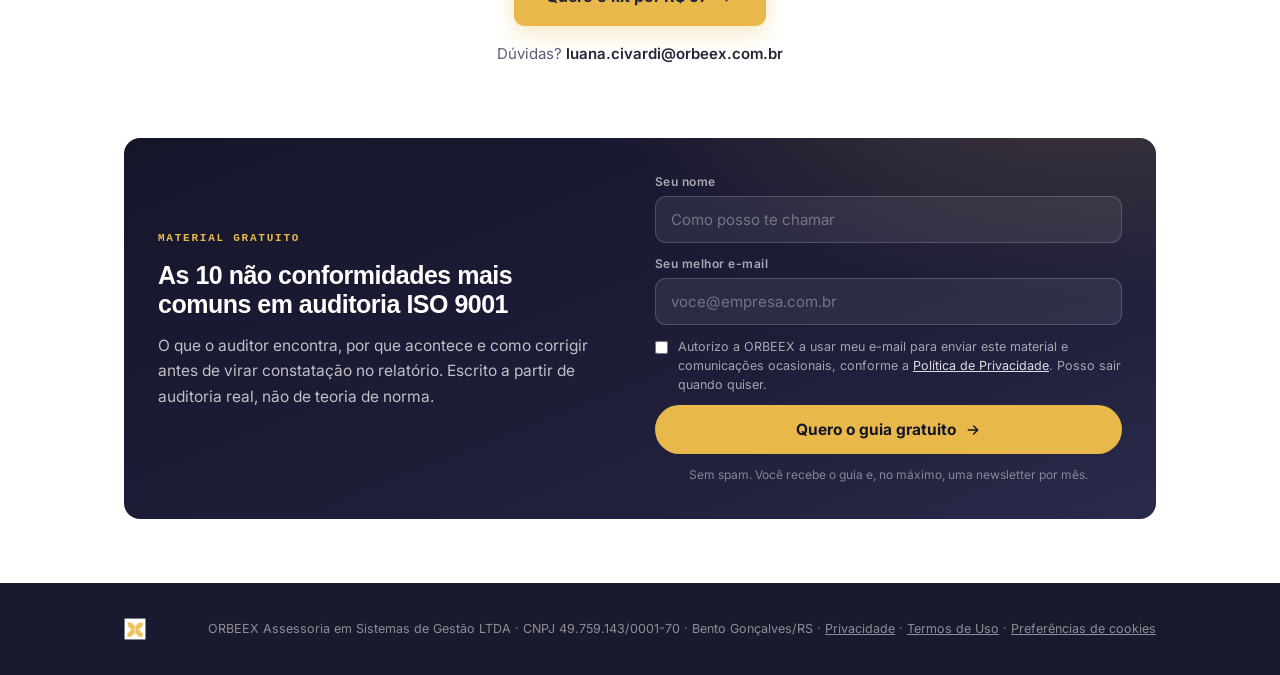
==== commit 71e8fcb2: "Corrige a assinatura dos depoimentos, que ficava ilegível Todas as páginas do site têm uma regra glo" ====
--- a/fornecedor-sob-controle/index.html
+++ b/fornecedor-sob-controle/index.html
@@ -562,35 +562,29 @@
         <figure class="ox-dep">
           <div class="ox-aspas" aria-hidden="true">&ldquo;</div>
           <blockquote>A assessoria ORBEEX contribui para a melhoria da organização e padronização dos processos da qualidade, proporcionando maior clareza à equipe, mais controle das atividades e redução de falhas. Também trouxe mais segurança para a gestão, com processos melhor estruturados, acompanhamento dos indicadores e identificação mais ágil de oportunidades de melhoria, resultando em maior consistência e eficiência nos resultados.</blockquote>
-          <footer>
-            <span class="ox-inicial" aria-hidden="true">EB</span>
-            <span class="ox-quem">
+          <div class="ox-assina">
               <span class="ox-nome">Evelyn Rosana Bergossa</span>
               <span class="ox-cargo">Líder Administrativo · <span class="ox-empresa">Maxicorte Indústria e Comércio de Aços</span></span>
-            </span>
-          </footer>
+
+          </div>
         </figure>
         <figure class="ox-dep">
           <div class="ox-aspas" aria-hidden="true">&ldquo;</div>
           <blockquote>Tivemos um resultado muito positivo, pois o time da ORBEEX, com toda sua experiência, foi assertivo no entendimento do nosso processo, conseguindo aplicar ferramentas para maximizar a eficiência do nosso negócio.</blockquote>
-          <footer>
-            <span class="ox-inicial" aria-hidden="true">AC</span>
-            <span class="ox-quem">
+          <div class="ox-assina">
               <span class="ox-nome">Alexandre Costacurta</span>
               <span class="ox-cargo">Diretor de Engenharia · <span class="ox-empresa">Tecbrasil Máquinas e Equipamentos</span></span>
-            </span>
-          </footer>
+
+          </div>
         </figure>
         <figure class="ox-dep">
           <div class="ox-aspas" aria-hidden="true">&ldquo;</div>
           <blockquote>Excelente assessoria! Com uma ampla expertise de mercado e entrega resultados que superam as expectativas. Além disso, atua com agilidade e competência na resolução de problemas complexos, trazendo soluções altamente eficazes.</blockquote>
-          <footer>
-            <span class="ox-inicial" aria-hidden="true">AD</span>
-            <span class="ox-quem">
+          <div class="ox-assina">
               <span class="ox-nome">Andressa Dal Berto</span>
               <span class="ox-cargo">Sócia · <span class="ox-empresa">Studio DinDal</span></span>
-            </span>
-          </footer>
+
+          </div>
         </figure>
       </div>
       <p class="ox-prova-nota">Depoimentos coletados por formulário em setembro de 2026 e publicados com autorização expressa de cada pessoa. Reproduzidos como foram escritos, sem edição de conteúdo.</p>
--- a/css/orbeex-depoimentos.css
+++ b/css/orbeex-depoimentos.css
@@ -90,43 +90,35 @@
   color: var(--oxp-text);
   flex: 1;
 }
-.ox-dep footer {
+/* Assinatura discreta, logo abaixo da citação.
+   Usa <div> e não <footer> de propósito: todas as páginas do site têm uma
+   regra global `footer { background: navy; color: branco }` que pintava
+   este bloco e deixava o nome escuro sobre escuro. As propriedades abaixo
+   são declaradas explicitamente para não depender de herança. */
+.ox-dep .ox-assina {
+  background: none;
+  border: 0;
   border-top: 1px solid var(--oxp-line);
-  padding-top: 15px;
-  display: flex;
-  align-items: center;
-  gap: 12px;
+  border-radius: 0;
+  padding: 14px 0 0;
+  margin: 0;
 }
-.ox-dep .ox-inicial {
-  flex: 0 0 auto;
-  width: 40px;
-  height: 40px;
-  border-radius: 50%;
-  background: var(--oxp-ink);
-  color: var(--oxp-gold);
-  display: flex;
-  align-items: center;
-  justify-content: center;
-  font-family: var(--font-display, sans-serif);
-  font-size: 15px;
-  font-weight: 700;
-  letter-spacing: .02em;
-}
-.ox-dep .ox-quem { min-width: 0; }
 .ox-dep .ox-nome {
   display: block;
-  font-size: 14.5px;
+  font-size: 14px;
   font-weight: 600;
   color: var(--oxp-ink);
-  line-height: 1.3;
+  line-height: 1.35;
 }
 .ox-dep .ox-cargo {
   display: block;
+  margin-top: 2px;
   font-size: 12.5px;
+  font-weight: 400;
   color: var(--oxp-soft);
-  line-height: 1.4;
+  line-height: 1.45;
 }
-.ox-dep .ox-empresa { color: var(--oxp-gold-deep); font-weight: 600; }
+.ox-dep .ox-empresa { color: var(--oxp-soft); font-weight: 600; }
 
 /* depoimento curto: vira um destaque de resultado em vez de citação longa */
 .ox-dep.ox-curto blockquote {
@@ -160,10 +152,10 @@
 
 .ox-prova.ox-prova-escura .ox-dep { background: rgba(255,255,255,.05); border-color: rgba(255,255,255,.12); }
 .ox-prova.ox-prova-escura .ox-dep blockquote { color: rgba(255,255,255,.86); }
-.ox-prova.ox-prova-escura .ox-dep footer { border-top-color: rgba(255,255,255,.12); }
+.ox-prova.ox-prova-escura .ox-dep .ox-assina { border-top-color: rgba(255,255,255,.12); }
 .ox-prova.ox-prova-escura .ox-dep .ox-nome { color: #fff; }
-.ox-prova.ox-prova-escura .ox-dep .ox-cargo { color: rgba(255,255,255,.6); }
-.ox-prova.ox-prova-escura .ox-dep .ox-inicial { background: var(--oxp-gold); color: var(--oxp-ink); }
+.ox-prova.ox-prova-escura .ox-dep .ox-cargo,
+.ox-prova.ox-prova-escura .ox-dep .ox-empresa { color: rgba(255,255,255,.6); }
 .ox-prova.ox-prova-escura .ox-dep.ox-curto blockquote { color: #fff; }
 .ox-prova.ox-prova-escura .ox-prova-numeros div { background: rgba(255,255,255,.05); border-color: rgba(255,255,255,.12); }
 .ox-prova.ox-prova-escura .ox-prova-numeros b { color: #fff; }
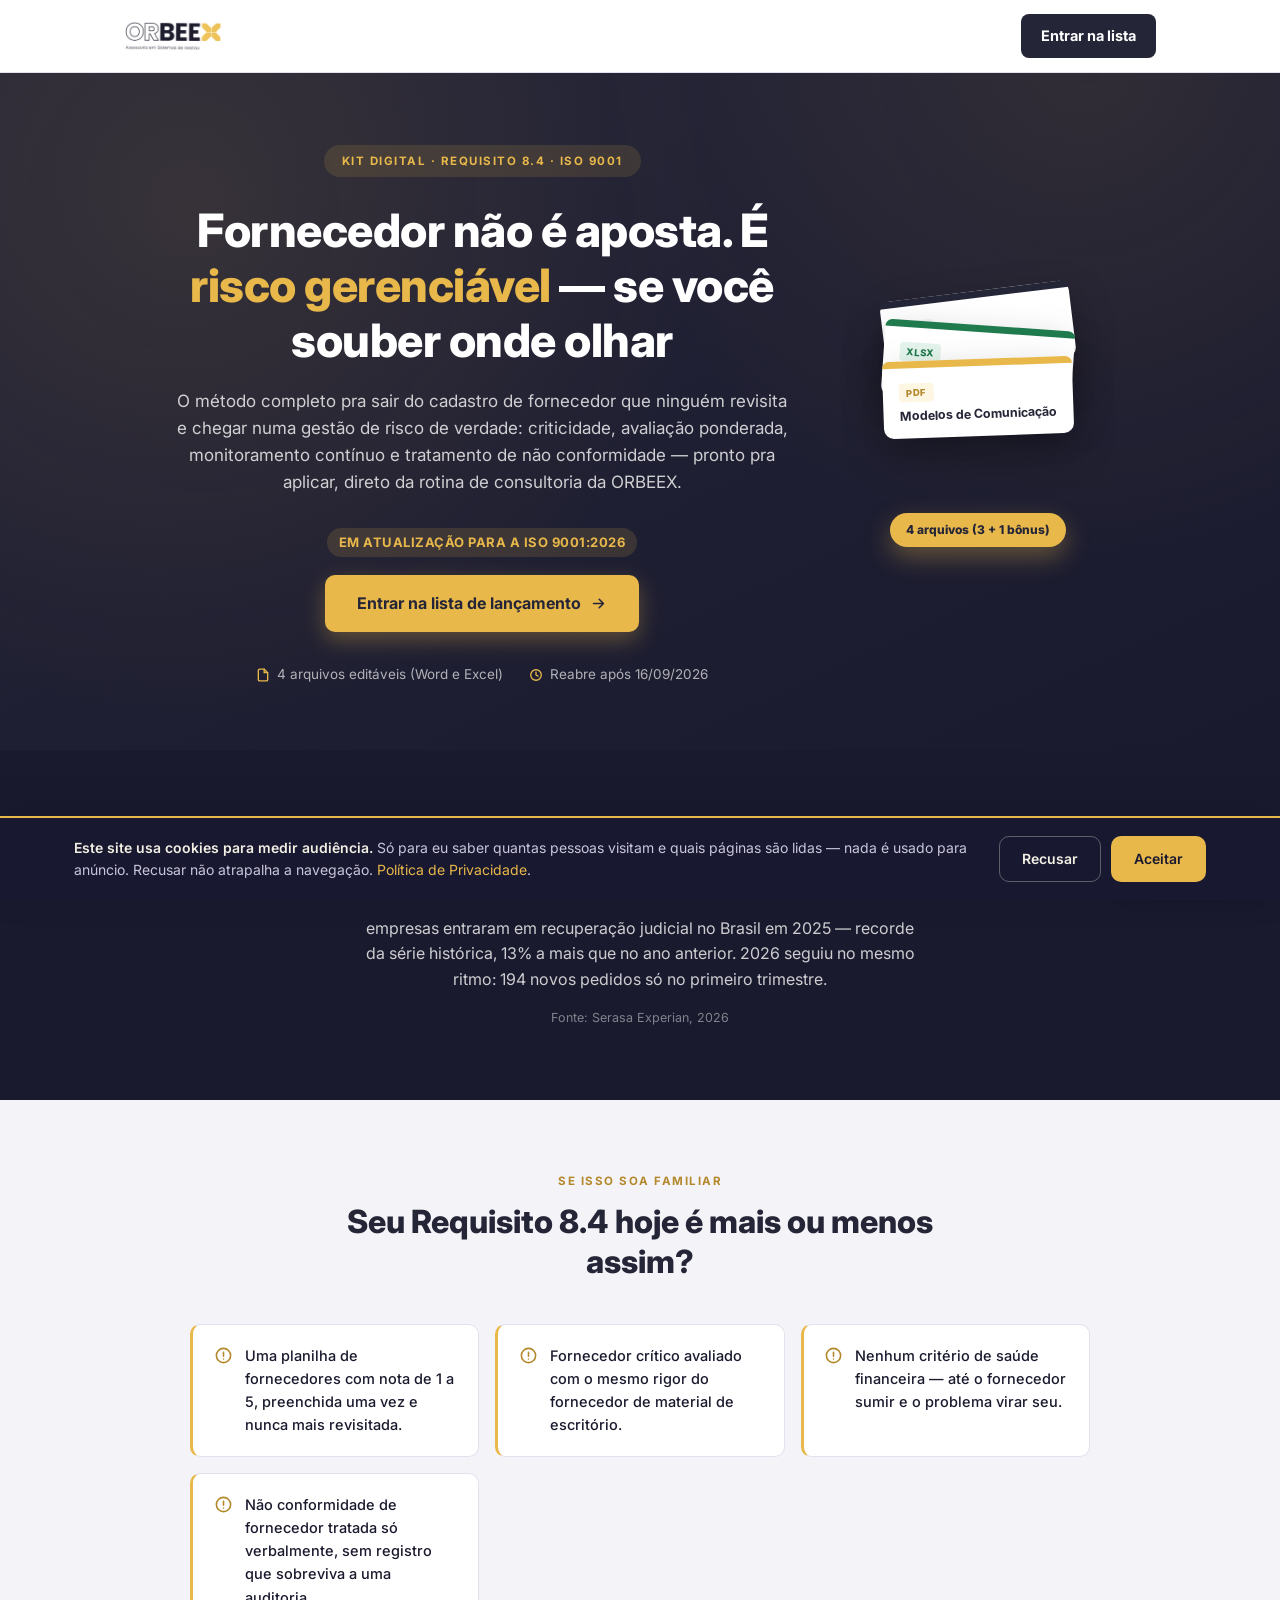
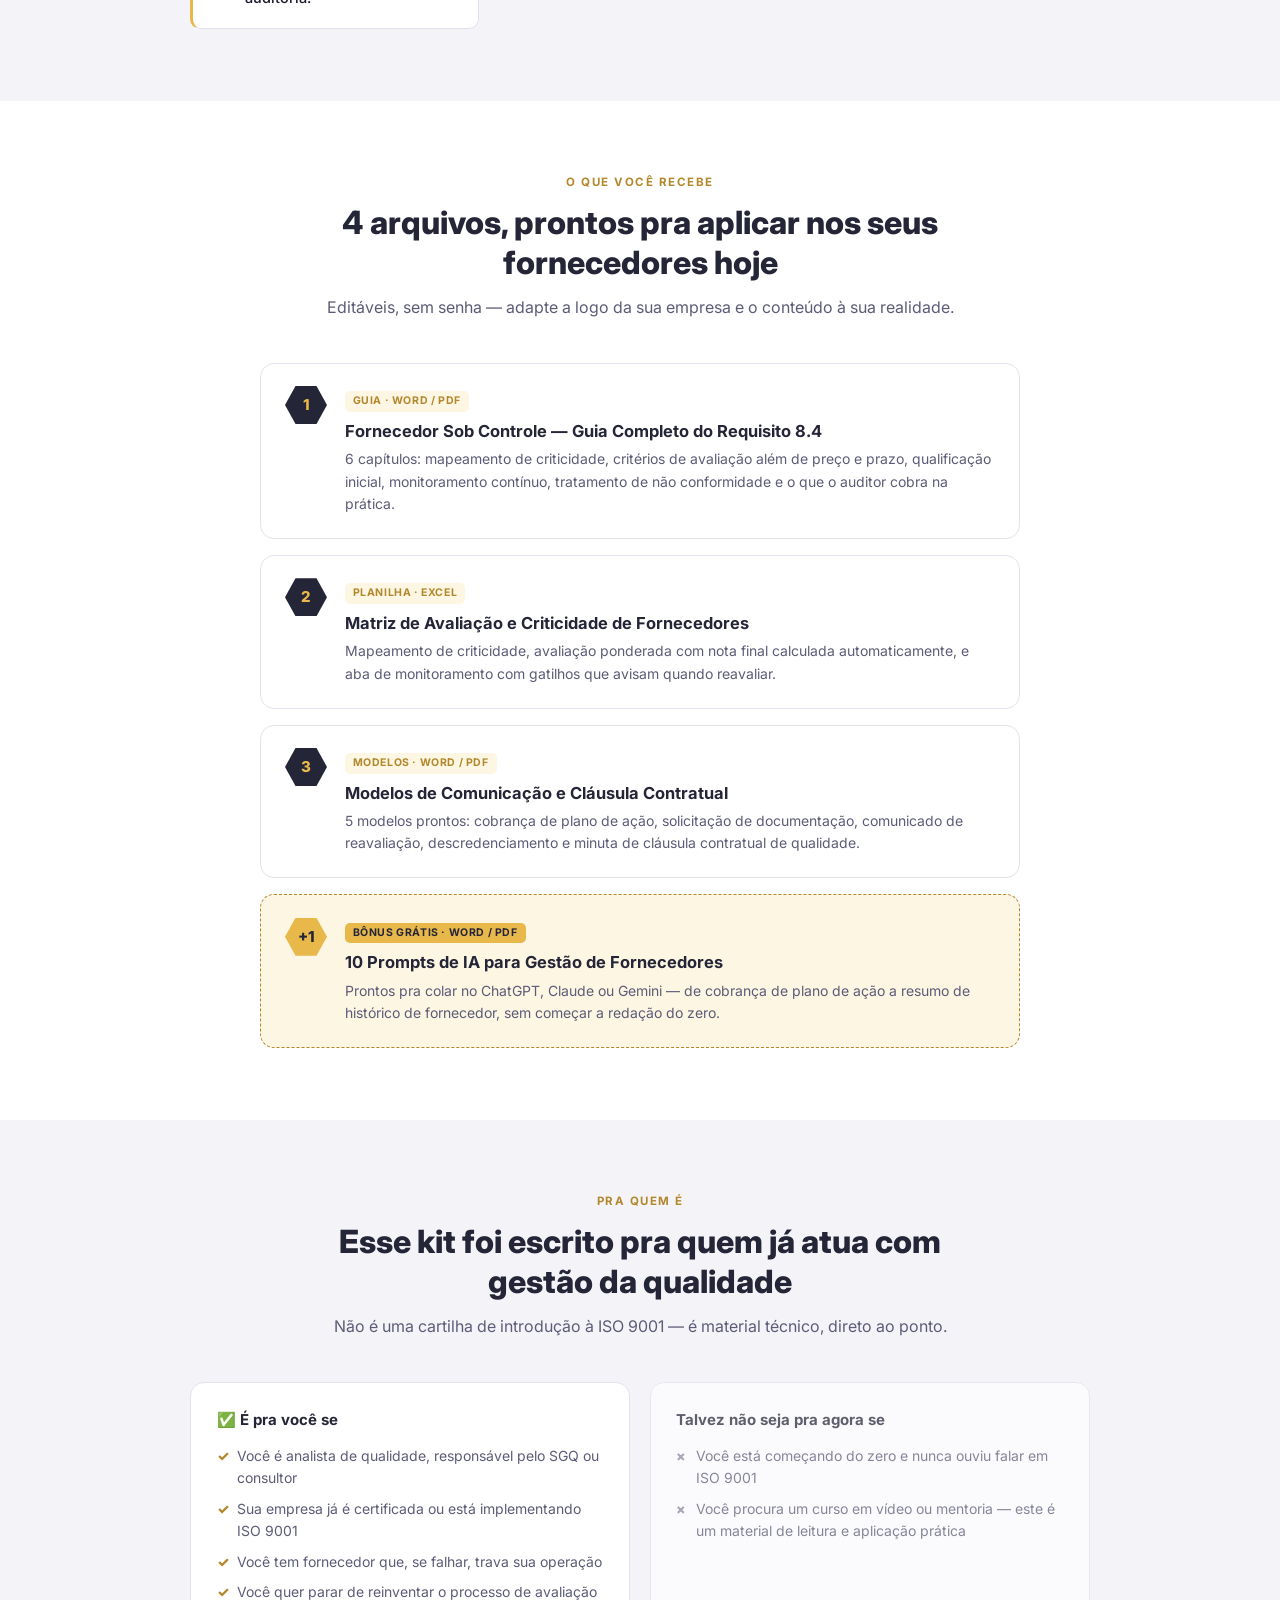
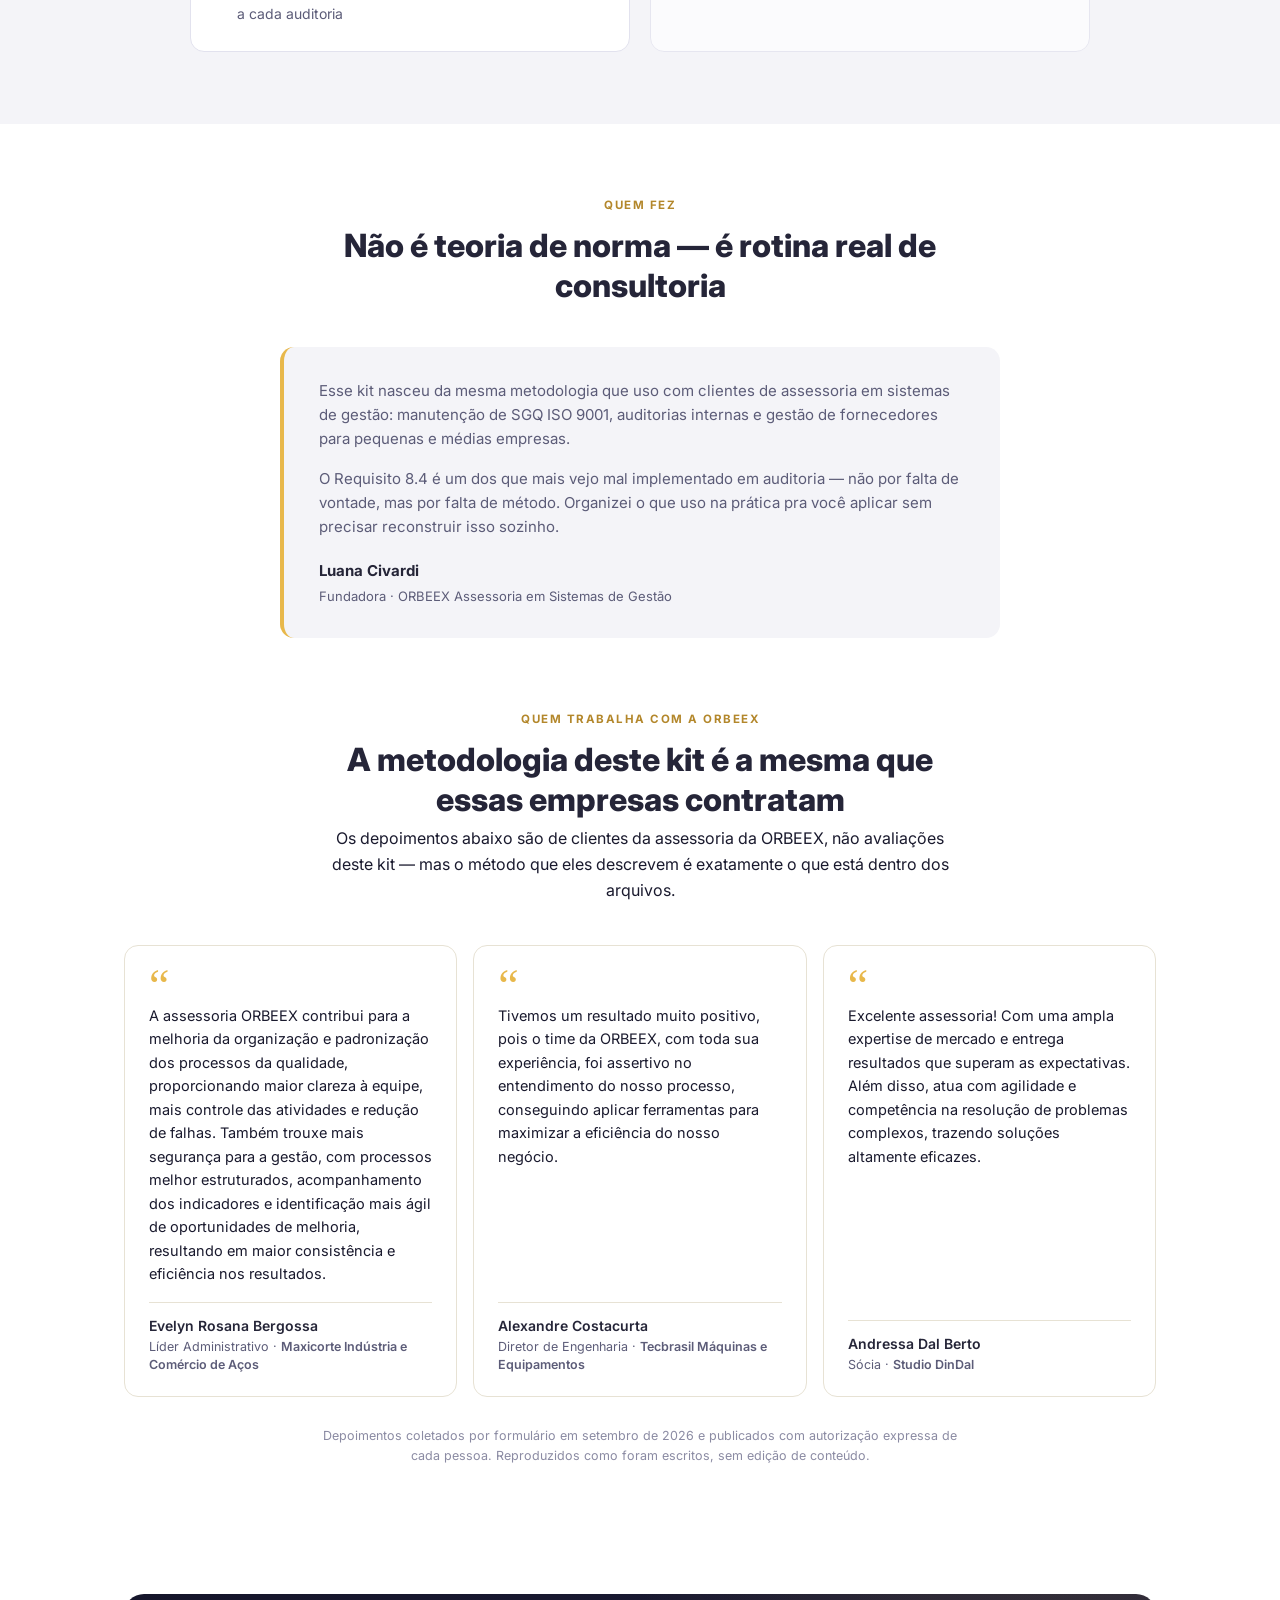
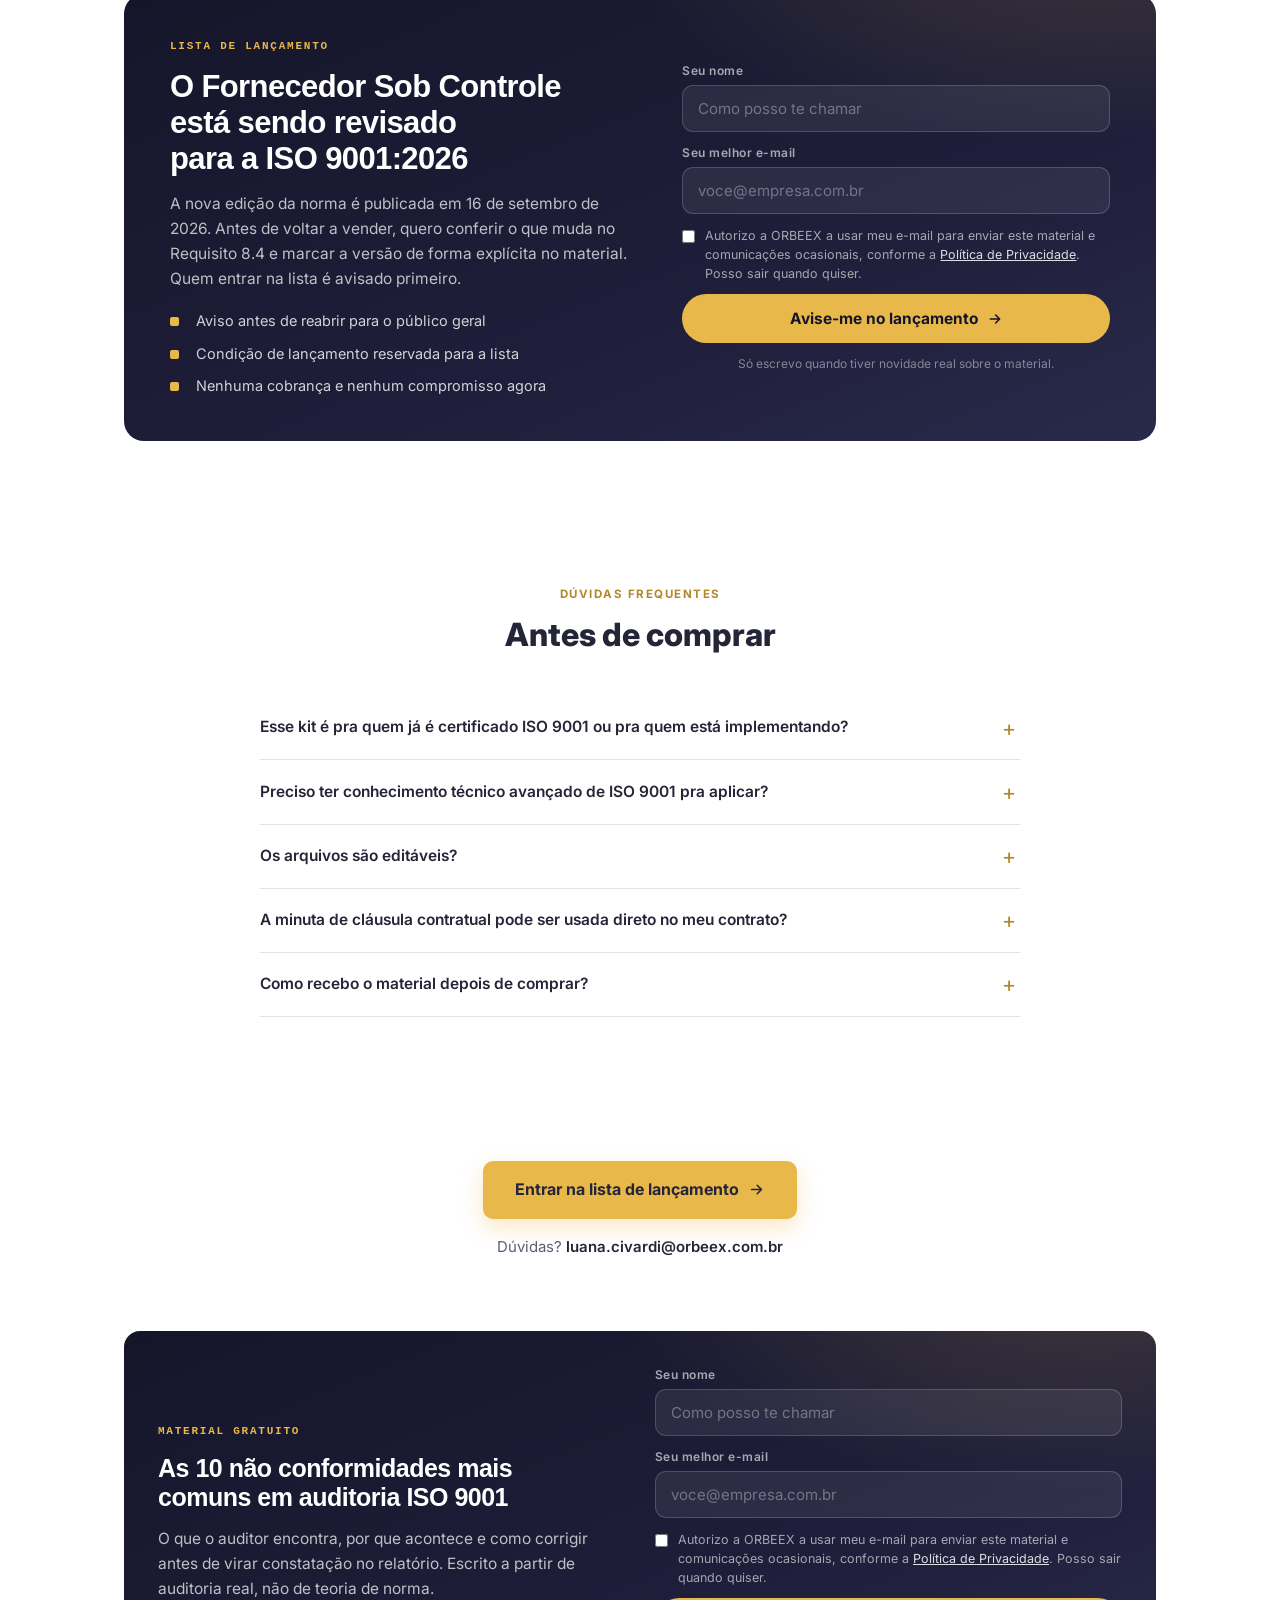
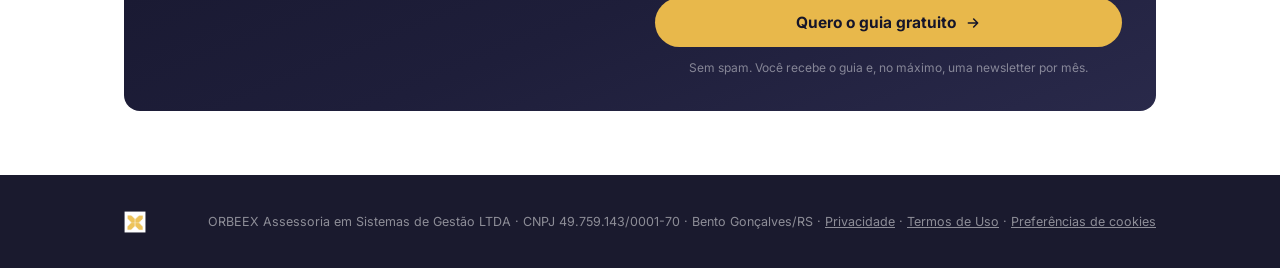
==== commit 0eef2398: "Pausa a venda dos kits até a atualização para a ISO 9001:2026 A nova edição da ISO 9001 é publicada " ====
--- a/fornecedor-sob-controle/index.html
+++ b/fornecedor-sob-controle/index.html
@@ -48,8 +48,7 @@
     "@type": "Offer",
     "url": "https://orbeex.com.br/fornecedor-sob-controle/",
     "priceCurrency": "BRL",
-    "price": "97.00",
-    "availability": "https://schema.org/InStock"
+    "availability": "https://schema.org/PreOrder"
   }
 }
 </script>
@@ -81,7 +80,7 @@
     {
       "@type": "Question",
       "name": "Como recebo o material depois de comprar?",
-      "acceptedAnswer": { "@type": "Answer", "text": "Acesso imediato: assim que o pagamento é aprovado, os 4 arquivos ficam disponíveis pra download na sua área de membros." }
+      "acceptedAnswer": { "@type": "Answer", "text": "A venda está pausada enquanto o material é revisado para a ISO 9001:2026, publicada em 16 de setembro de 2026. Quando reabrir, o acesso é imediato: com o pagamento aprovado, os 4 arquivos ficam disponíveis pra download na área de membros." }
     }
   ]
 }
@@ -366,7 +365,7 @@
     <a href="https://orbeex.com.br" class="brand-mark" aria-label="ORBEEX — página inicial">
       <img src="../img/logo-orbeex.png" alt="ORBEEX">
     </a>
-    <a href="#comprar" class="nav-cta">Quero o kit</a>
+    <a href="#comprar" class="nav-cta">Entrar na lista</a>
   </div>
 </header>
 
@@ -384,17 +383,15 @@
         pronto pra aplicar, direto da rotina de consultoria da ORBEEX.
       </p>
       <div class="price-anchor">
-        <span class="de">De <s>R$ 127</s></span>
-        <span class="por">Lançamento: R$ 97</span>
+        <span class="por">Em atualização para a ISO 9001:2026</span>
       </div>
       <a href="#comprar" class="btn btn-gold">
-        Quero o kit por R$ 97
+        Entrar na lista de lançamento
         <svg width="17" height="17" viewBox="0 0 24 24" fill="none" stroke="currentColor" stroke-width="2.2" stroke-linecap="round" stroke-linejoin="round"><path d="M5 12h14M13 6l6 6-6 6"/></svg>
       </a>
       <div class="hero-proof">
         <span><svg width="14" height="14" viewBox="0 0 24 24" fill="none" stroke="currentColor" stroke-width="2.3" stroke-linecap="round" stroke-linejoin="round"><path d="M14 2H6a2 2 0 0 0-2 2v16a2 2 0 0 0 2 2h12a2 2 0 0 0 2-2V8z"/><path d="M14 2v6h6"/></svg> 4 arquivos editáveis (Word e Excel)</span>
-        <span><svg width="14" height="14" viewBox="0 0 24 24" fill="none" stroke="currentColor" stroke-width="2.3" stroke-linecap="round" stroke-linejoin="round"><circle cx="12" cy="12" r="9"/><path d="M12 7v5l3.5 2"/></svg> Acesso imediato</span>
-        <span><svg width="14" height="14" viewBox="0 0 24 24" fill="none" stroke="currentColor" stroke-width="2.3" stroke-linecap="round" stroke-linejoin="round"><path d="M12 2 4 5v6c0 5 3.5 8.5 8 11 4.5-2.5 8-6 8-11V5z"/></svg> Garantia de 7 dias</span>
+        <span><svg width="14" height="14" viewBox="0 0 24 24" fill="none" stroke="currentColor" stroke-width="2.3" stroke-linecap="round" stroke-linejoin="round"><circle cx="12" cy="12" r="9"/><path d="M12 7v5l3.5 2"/></svg> Reabre após 16/09/2026</span>
       </div>
     </div>
     <div class="stack-wrap" aria-hidden="true">
@@ -593,39 +590,10 @@
 </section>
 
 <!-- ===== PRECO / CTA ===== -->
-<section id="comprar" class="preco reveal">
-  <div class="container">
-    <div class="section-head">
-      <div class="section-kicker" style="color:var(--gold)">Oferta de lançamento</div>
-      <h2 class="section-title" style="color:#fff">Comece a gerir fornecedor como risco, não como aposta</h2>
-    </div>
-    <div class="preco-card">
-      <div class="price-anchor">
-        <span class="de">De <s>R$ 127</s></span>
-      </div>
-      <div class="preco-valor">R$ 97<span>,00</span></div>
-      <div class="preco-parcelas">R$ 97 à vista no Pix ou 12x de R$ 10,03 no cartão (com juros)</div>
-      <ul class="preco-inclui">
-        <li>Guia completo do Requisito 8.4 (6 capítulos)</li>
-        <li>Matriz de Avaliação e Criticidade (planilha com fórmula pronta)</li>
-        <li>5 Modelos de Comunicação + minuta de cláusula contratual</li>
-        <li><strong>Bônus grátis:</strong> 10 Prompts de IA para Gestão de Fornecedores</li>
-      </ul>
-      <a href="https://pay.kiwify.com.br/KZv693J?utm_source=site&amp;utm_medium=pagina-vendas&amp;utm_campaign=fornecedor-8-4&amp;utm_content=bloco-preco" class="btn btn-gold btn-block" target="_blank" rel="noopener" data-track="clique_checkout" data-track-item="fornecedor-sob-controle" data-track-valor="97">
-        Quero o kit agora
-        <svg width="17" height="17" viewBox="0 0 24 24" fill="none" stroke="currentColor" stroke-width="2.2" stroke-linecap="round" stroke-linejoin="round"><path d="M5 12h14M13 6l6 6-6 6"/></svg>
-      </a>
-      <p class="preco-garantia">Garantia de 7 dias: se não for pra você, é só pedir reembolso.</p>
-    </div>
-    <div class="trust-bar">
-      <span><svg width="15" height="15" viewBox="0 0 24 24" fill="none" stroke="currentColor" stroke-width="2.2" stroke-linecap="round" stroke-linejoin="round"><rect x="3" y="11" width="18" height="10" rx="2"/><path d="M7 11V7a5 5 0 0 1 10 0v4"/></svg> Pagamento seguro</span>
-      <span><svg width="15" height="15" viewBox="0 0 24 24" fill="none" stroke="currentColor" stroke-width="2.2" stroke-linecap="round" stroke-linejoin="round"><rect x="2" y="5" width="20" height="14" rx="2"/><path d="M2 10h20"/></svg> Pix, cartão (12x com juros) ou boleto</span>
-      <span><svg width="15" height="15" viewBox="0 0 24 24" fill="none" stroke="currentColor" stroke-width="2.2" stroke-linecap="round" stroke-linejoin="round"><path d="M9 11l3 3L22 4"/><path d="M21 12v7a2 2 0 0 1-2 2H5a2 2 0 0 1-2-2V5a2 2 0 0 1 2-2h11"/></svg> Nota fiscal emitida</span>
-    </div>
-    <div class="verified-line">
-      <svg width="13" height="13" viewBox="0 0 24 24" fill="none" stroke="currentColor" stroke-width="2.4" stroke-linecap="round" stroke-linejoin="round"><path d="M12 2 4 5v6c0 5 3.5 8.5 8 11 4.5-2.5 8-6 8-11V5z"/><path d="M9 12l2 2 4-4"/></svg>
-      ORBEEX Assessoria em Sistemas de Gestão LTDA · CNPJ 49.759.143/0001-70
-    </div>
+<!-- ===== LISTA DE LANÇAMENTO (venda pausada até a ISO 9001:2026) ===== -->
+<section id="comprar" class="reveal" style="padding: 3.5rem 0 4.5rem;">
+  <div class="container">
+    <div class="ox-captura" data-modo="espera-fornecedor" data-origem="venda-fornecedor"></div>
   </div>
 </section>
 
@@ -655,7 +623,7 @@
       </details>
       <details class="faq-item">
         <summary>Como recebo o material depois de comprar?</summary>
-        <p>Acesso imediato: assim que o pagamento é aprovado, os 4 arquivos ficam disponíveis pra download na sua área de membros.</p>
+        <p>A venda está pausada enquanto o material é revisado para a ISO 9001:2026, publicada em 16 de setembro de 2026. Quando reabrir, o acesso é imediato: com o pagamento aprovado, os 4 arquivos ficam disponíveis pra download na área de membros.</p>
       </details>
     </div>
   </div>
@@ -664,8 +632,8 @@
 <!-- ===== CTA FINAL ===== -->
 <section class="cta-final reveal">
   <div class="container">
-    <a href="https://pay.kiwify.com.br/KZv693J?utm_source=site&amp;utm_medium=pagina-vendas&amp;utm_campaign=fornecedor-8-4&amp;utm_content=cta-final" class="btn btn-gold" target="_blank" rel="noopener" data-track="clique_checkout" data-track-item="fornecedor-sob-controle" data-track-valor="97">
-      Quero o kit por R$ 97
+    <a href="#comprar" class="btn btn-gold" data-track="clique_lista_lancamento" data-track-item="fornecedor-sob-controle">
+      Entrar na lista de lançamento
       <svg width="17" height="17" viewBox="0 0 24 24" fill="none" stroke="currentColor" stroke-width="2.2" stroke-linecap="round" stroke-linejoin="round"><path d="M5 12h14M13 6l6 6-6 6"/></svg>
     </a>
     <p>Dúvidas? <a href="mailto:luana.civardi@orbeex.com.br" style="color:var(--navy); font-weight:600;">luana.civardi@orbeex.com.br</a></p>
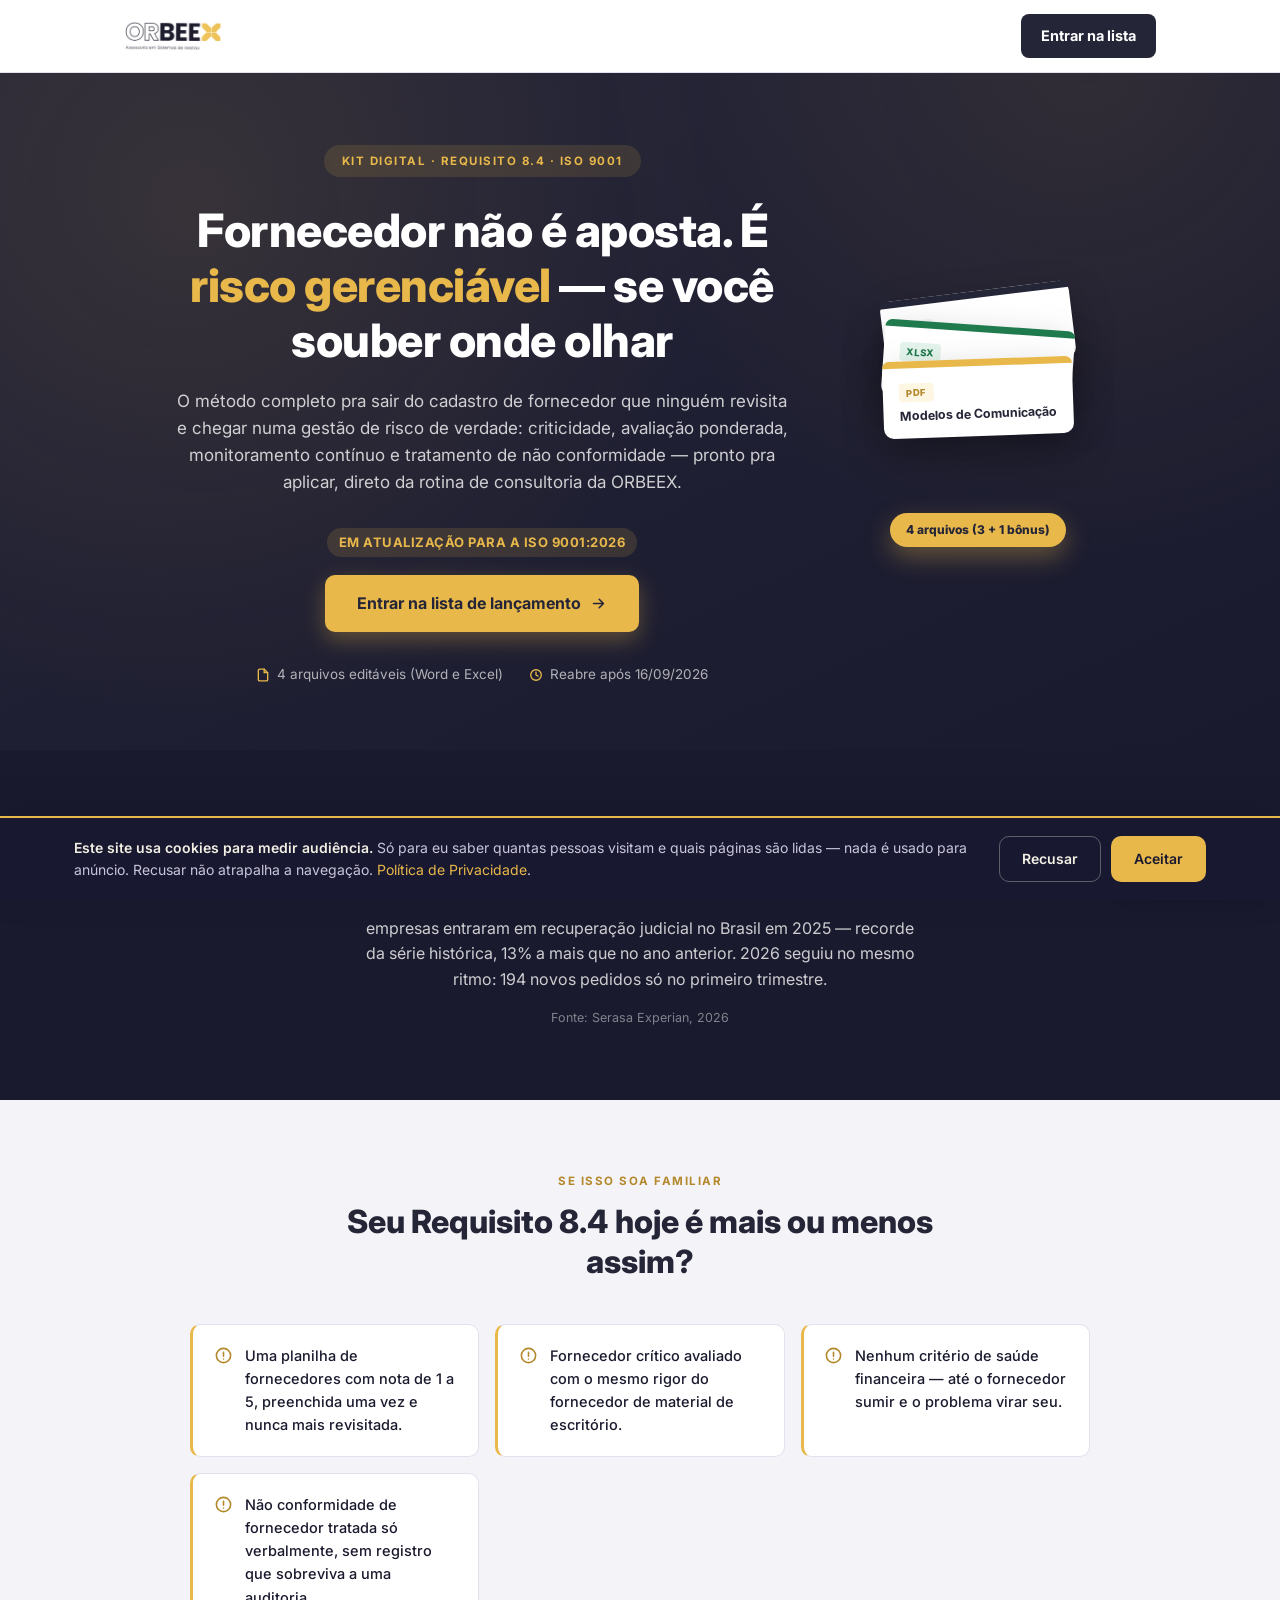
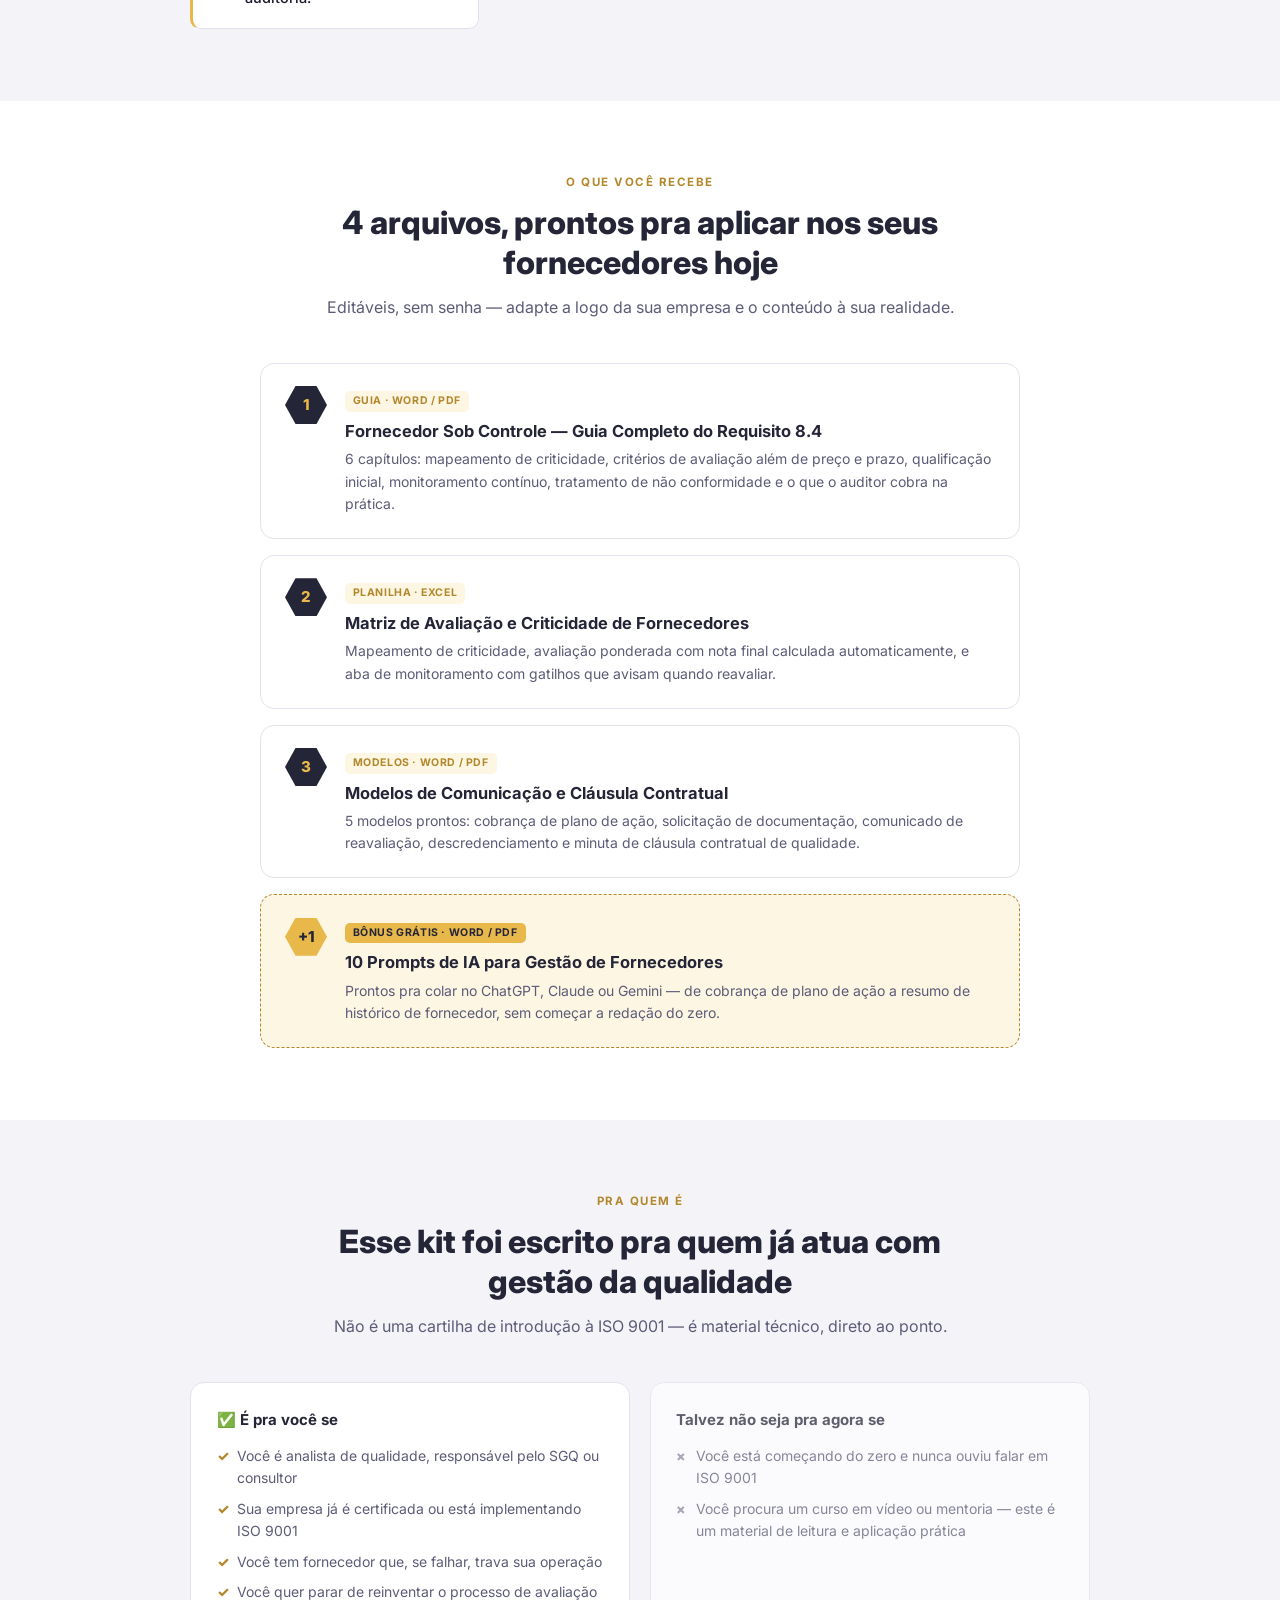
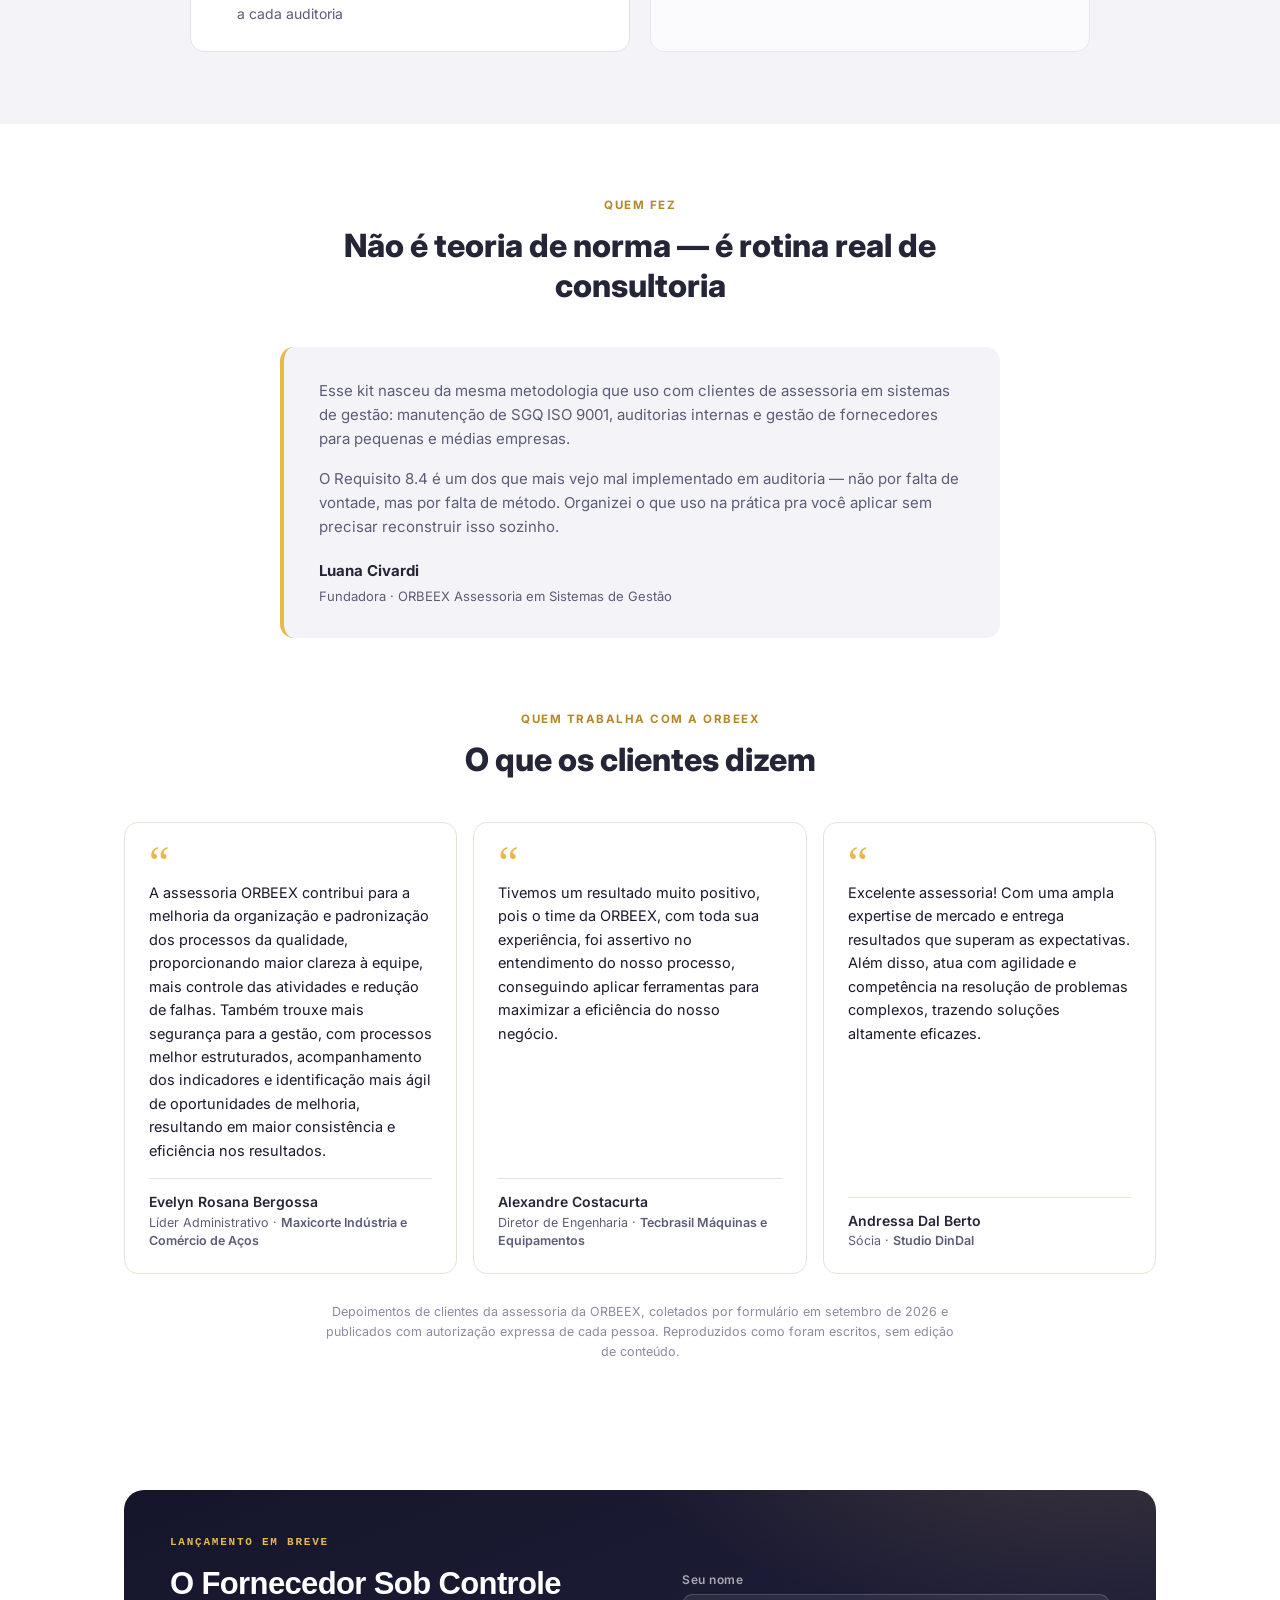
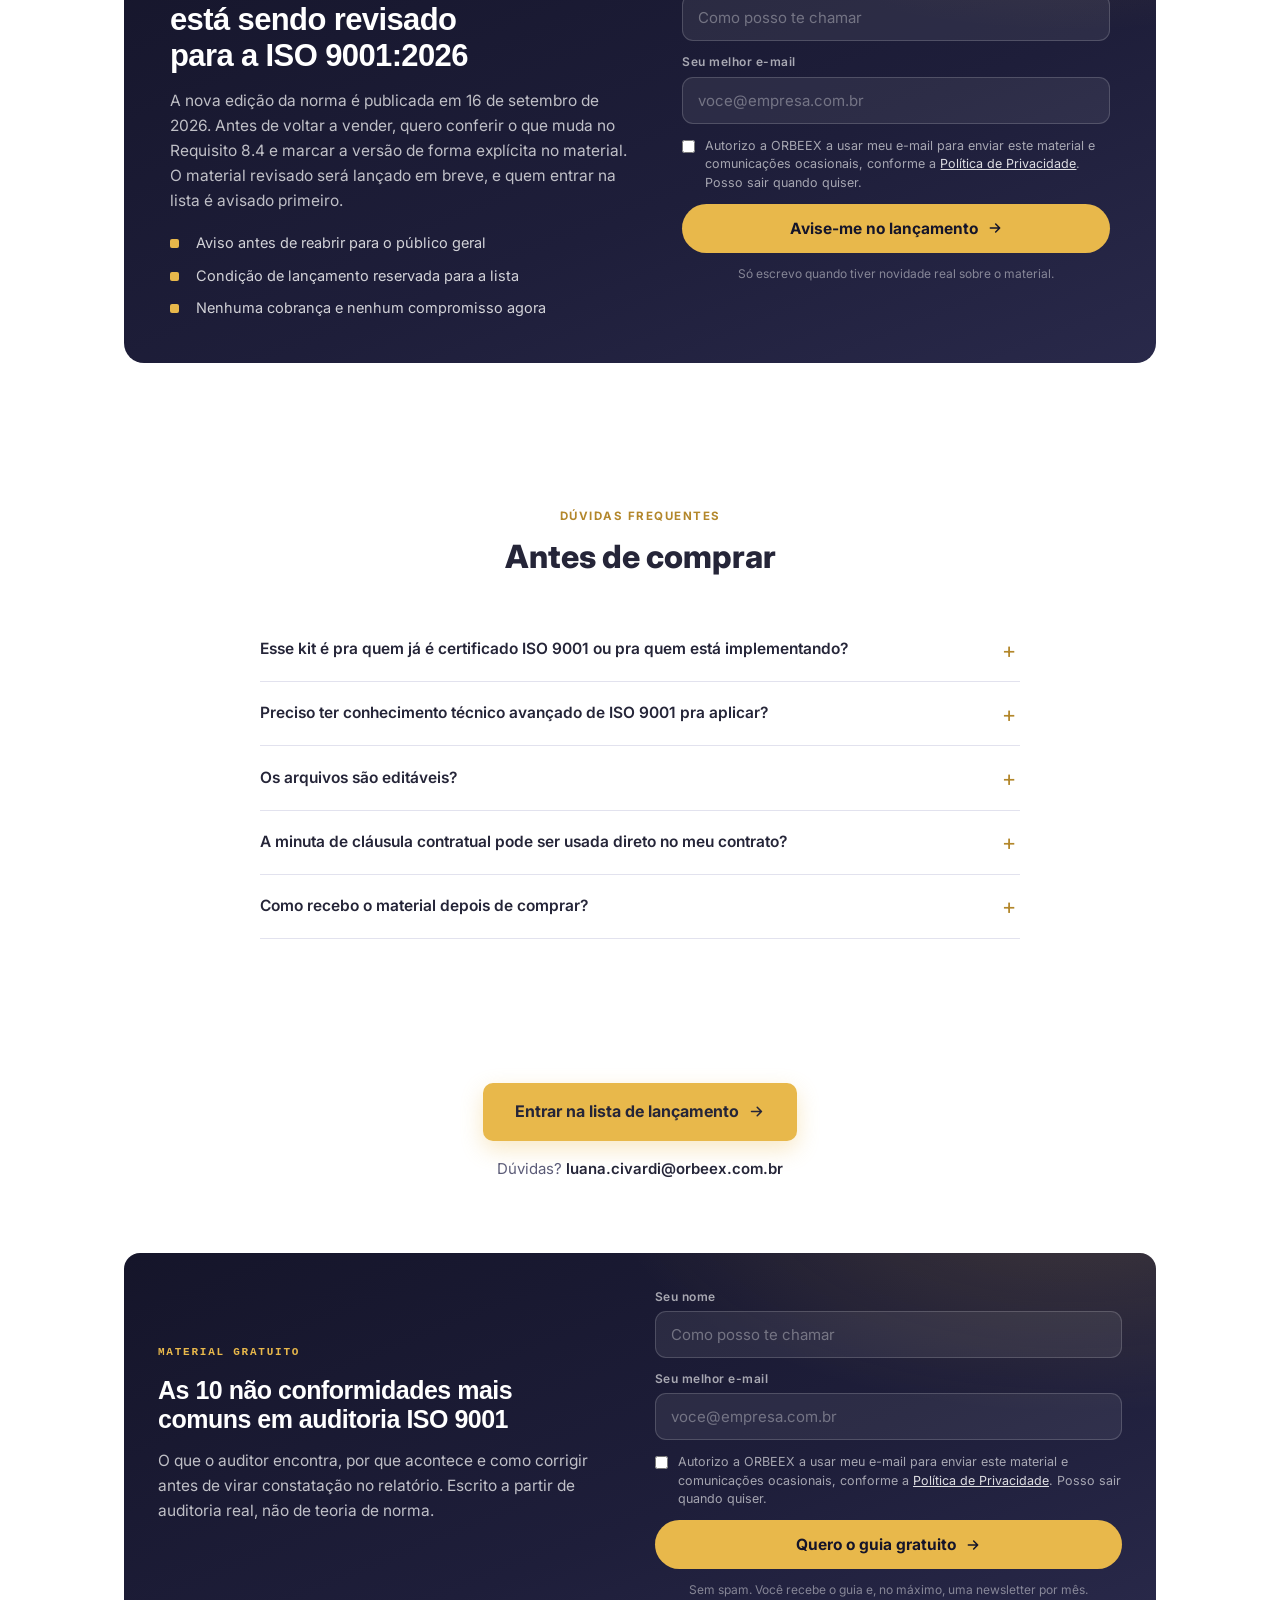
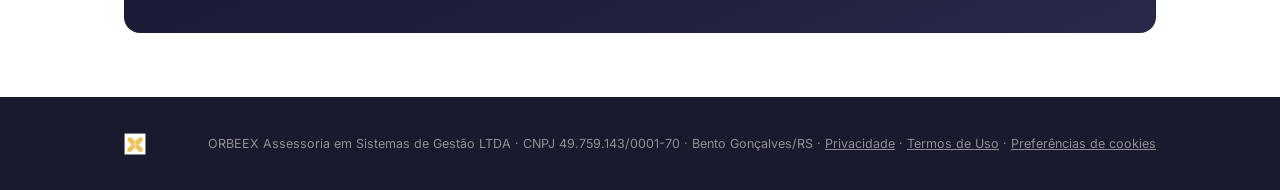
==== commit 78aaf12c: "Simplifica o título dos depoimentos e destaca o lançamento em breve Nas páginas de venda o bloco de " ====
--- a/fornecedor-sob-controle/index.html
+++ b/fornecedor-sob-controle/index.html
@@ -551,8 +551,7 @@
   <div class="container">
     <div class="section-head">
       <div class="section-kicker">Quem trabalha com a ORBEEX</div>
-      <h2 class="section-title">A metodologia deste kit é a mesma que essas empresas contratam</h2>
-      <p style="color:var(--text-soft); max-width:640px; margin-top:-.4rem;">Os depoimentos abaixo são de clientes da assessoria da ORBEEX, não avaliações deste kit — mas o método que eles descrevem é exatamente o que está dentro dos arquivos.</p>
+      <h2 class="section-title">O que os clientes dizem</h2>
     </div>
     <div class="ox-prova ox-prova-compacta">
       <div class="ox-prova-grade">
@@ -584,7 +583,7 @@
           </div>
         </figure>
       </div>
-      <p class="ox-prova-nota">Depoimentos coletados por formulário em setembro de 2026 e publicados com autorização expressa de cada pessoa. Reproduzidos como foram escritos, sem edição de conteúdo.</p>
+      <p class="ox-prova-nota">Depoimentos de clientes da assessoria da ORBEEX, coletados por formulário em setembro de 2026 e publicados com autorização expressa de cada pessoa. Reproduzidos como foram escritos, sem edição de conteúdo.</p>
     </div>
   </div>
 </section>
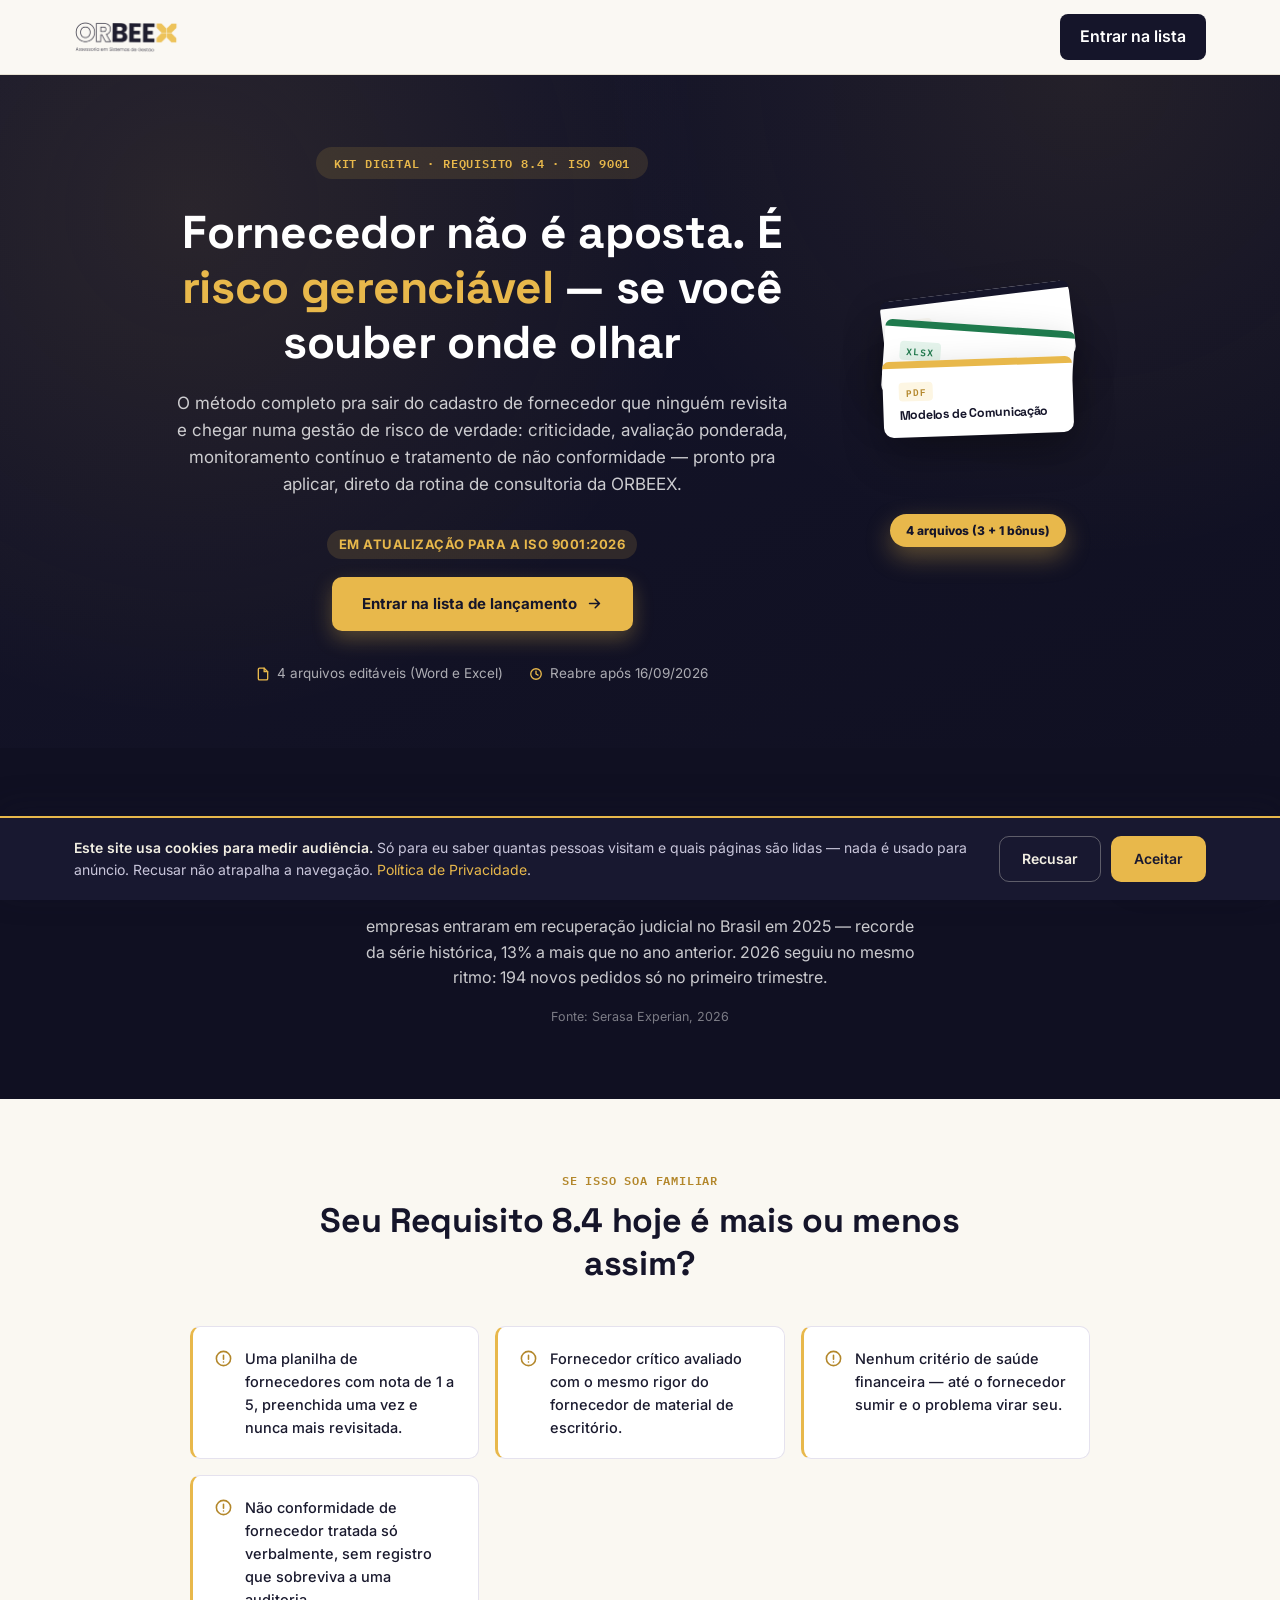
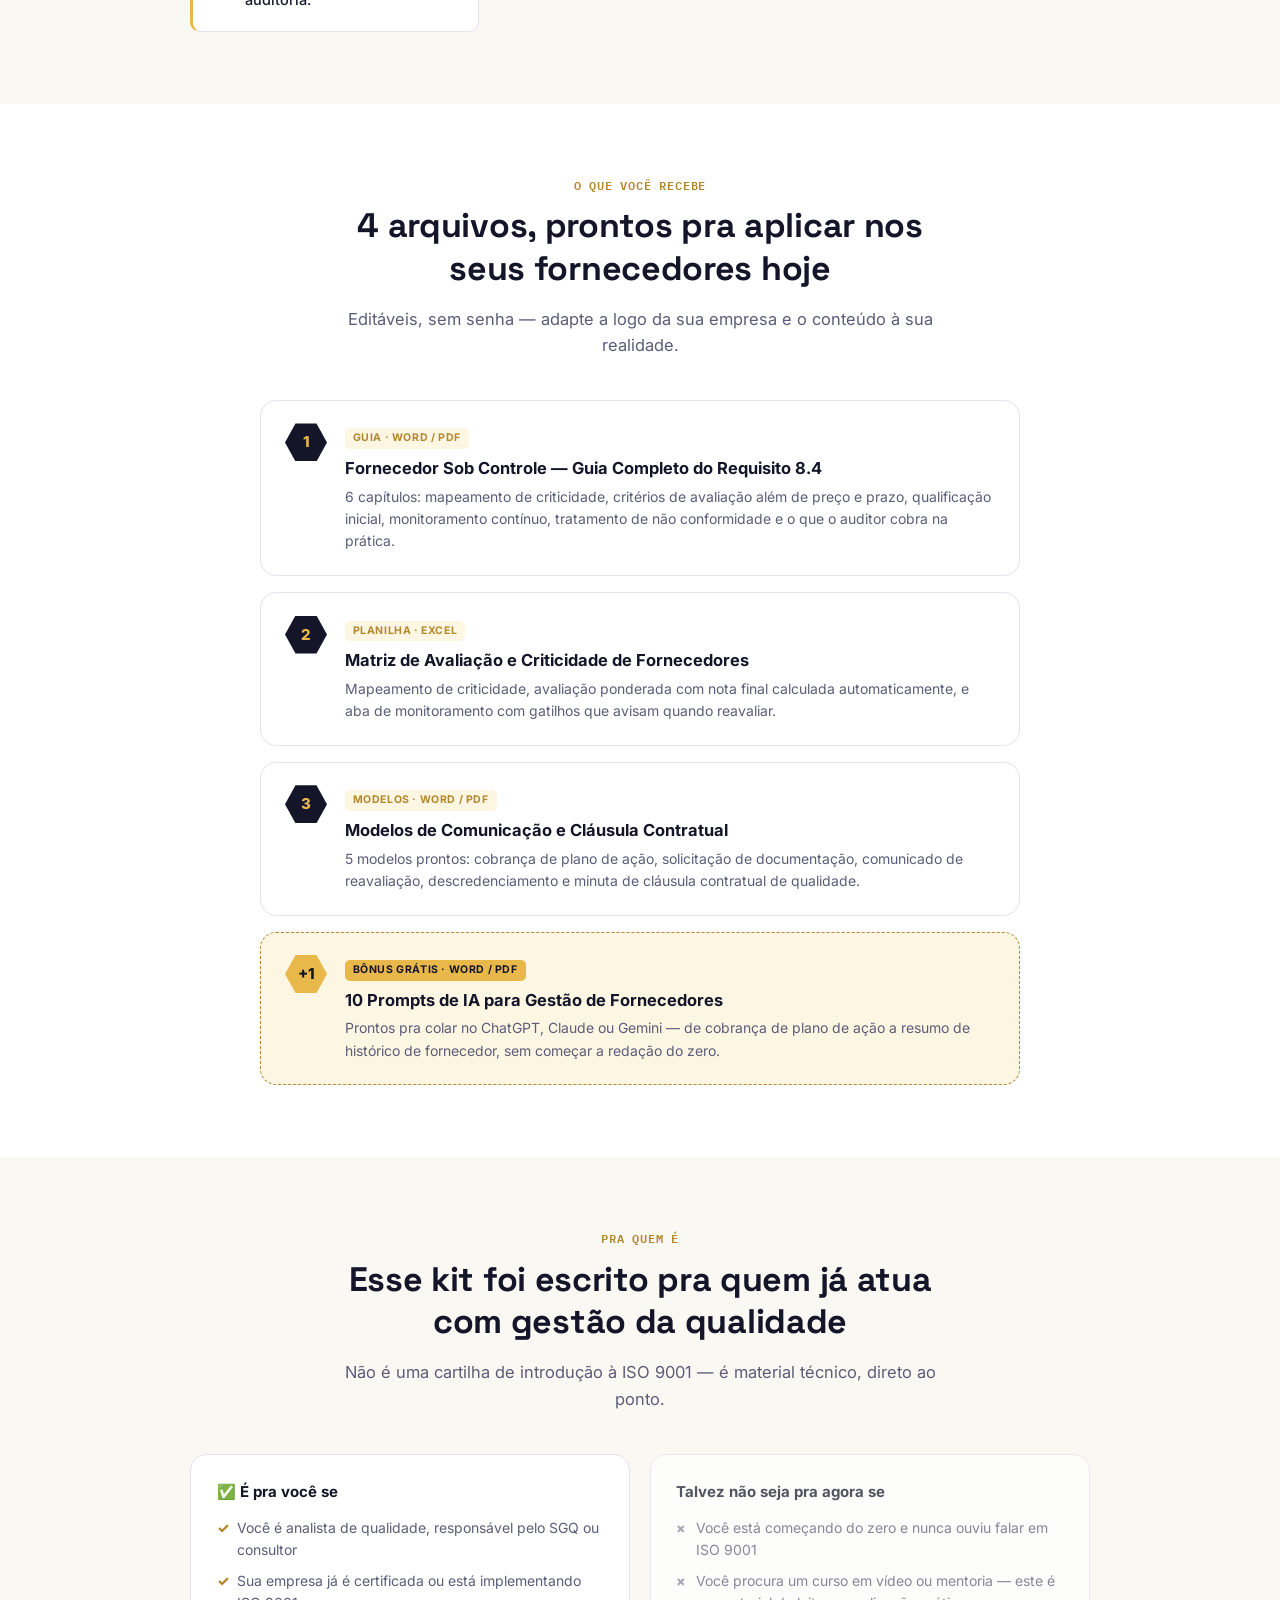
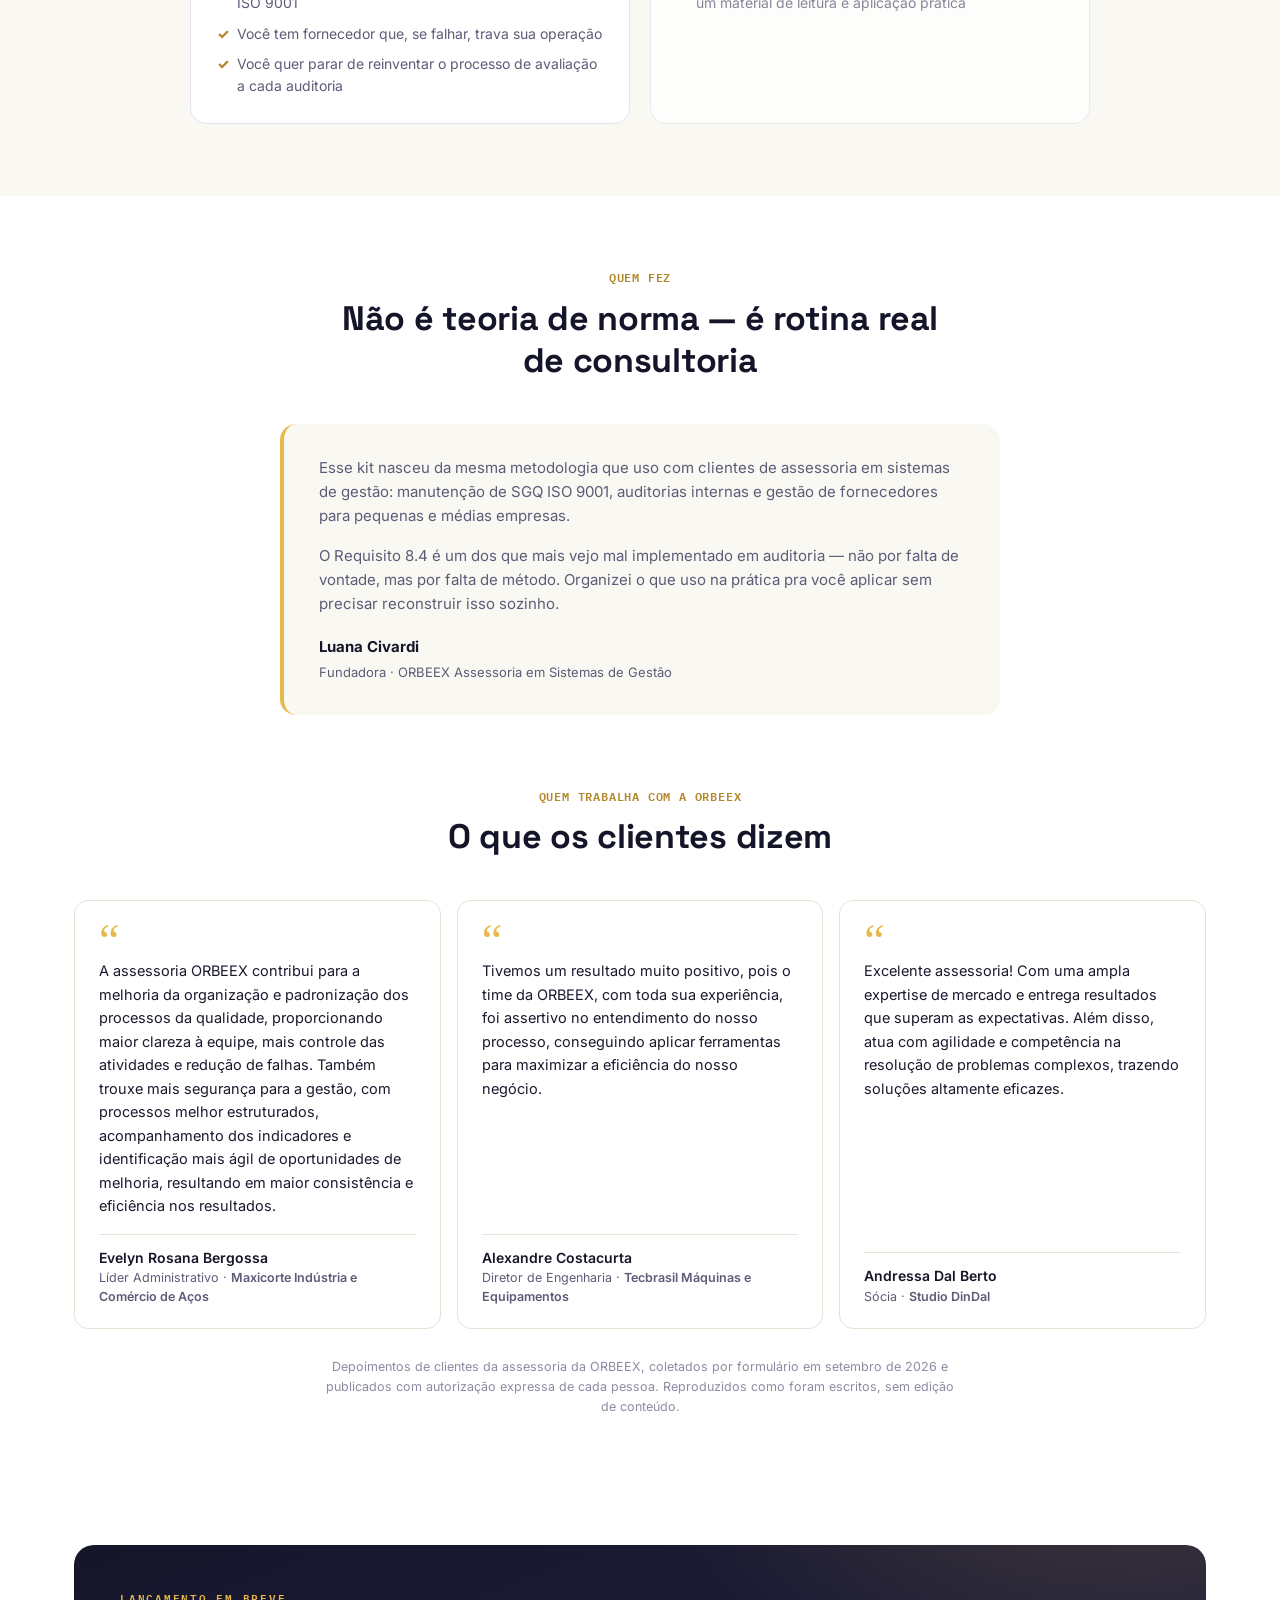
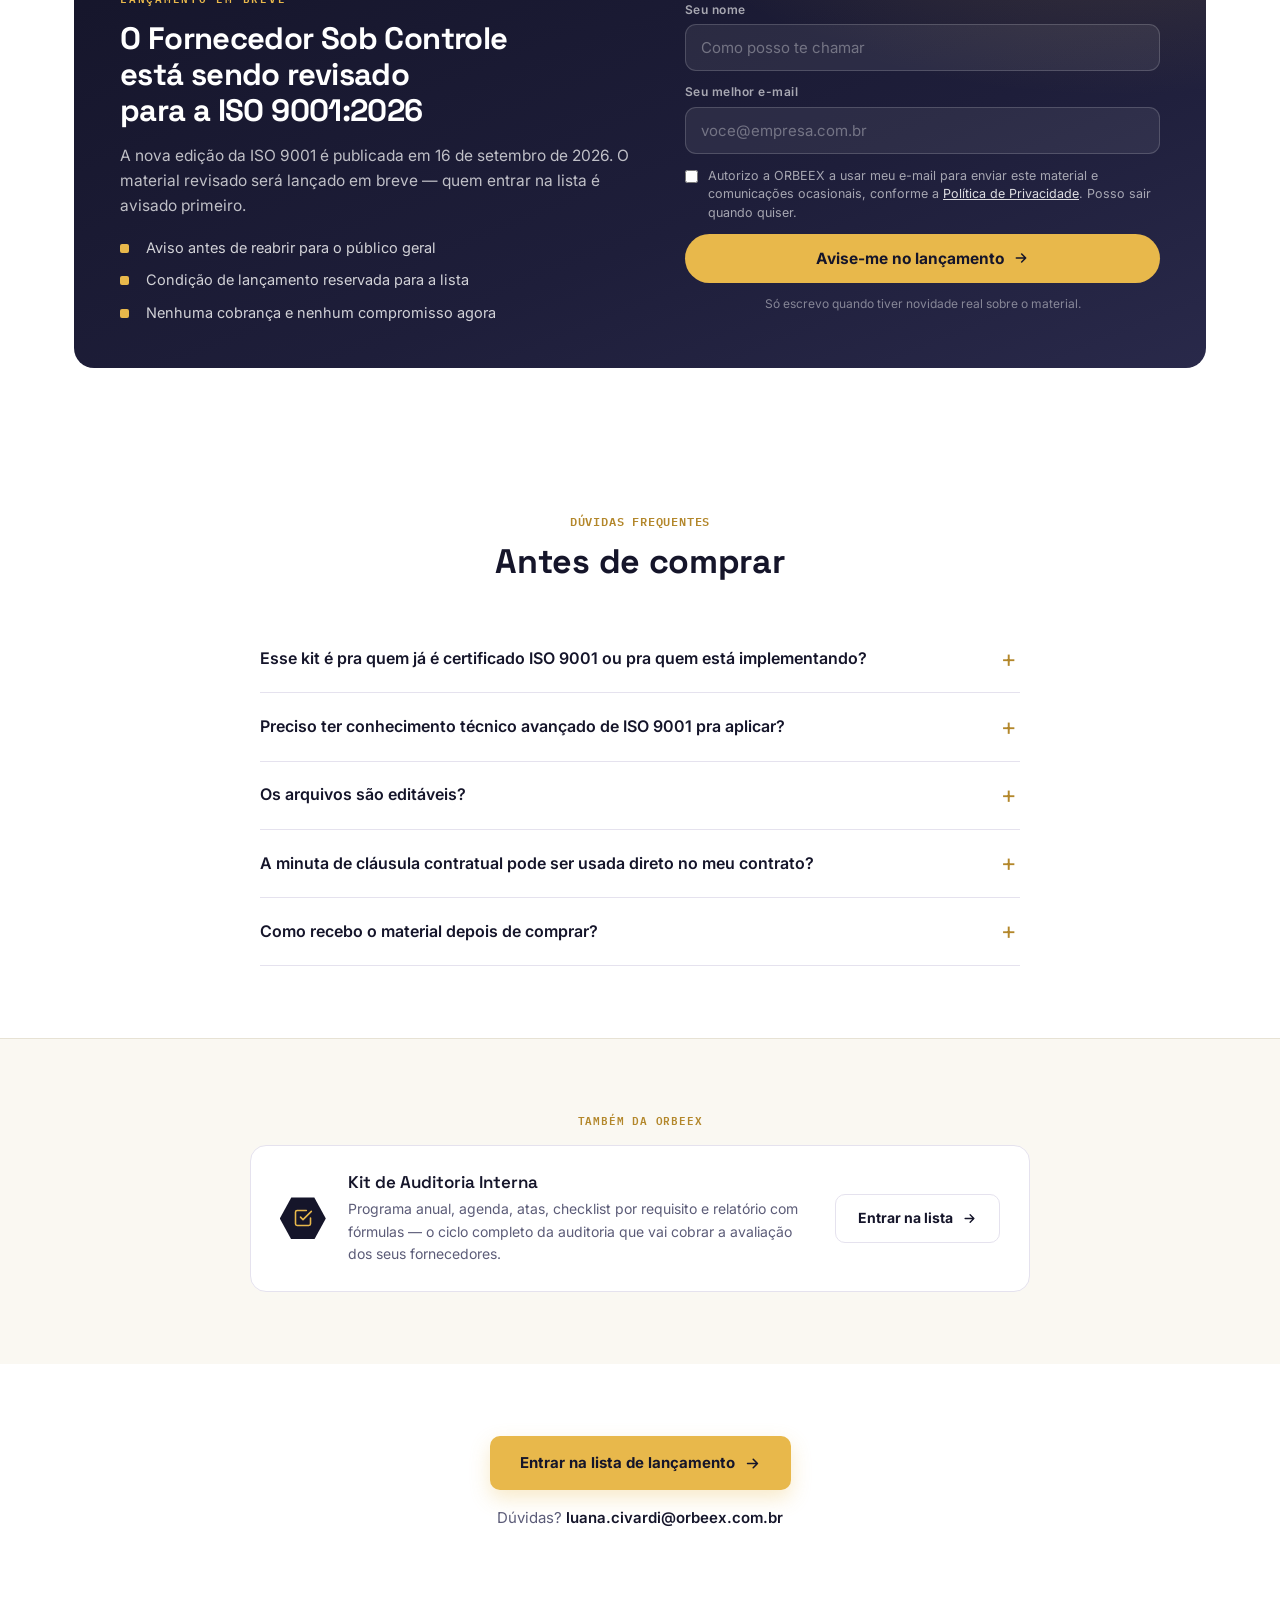
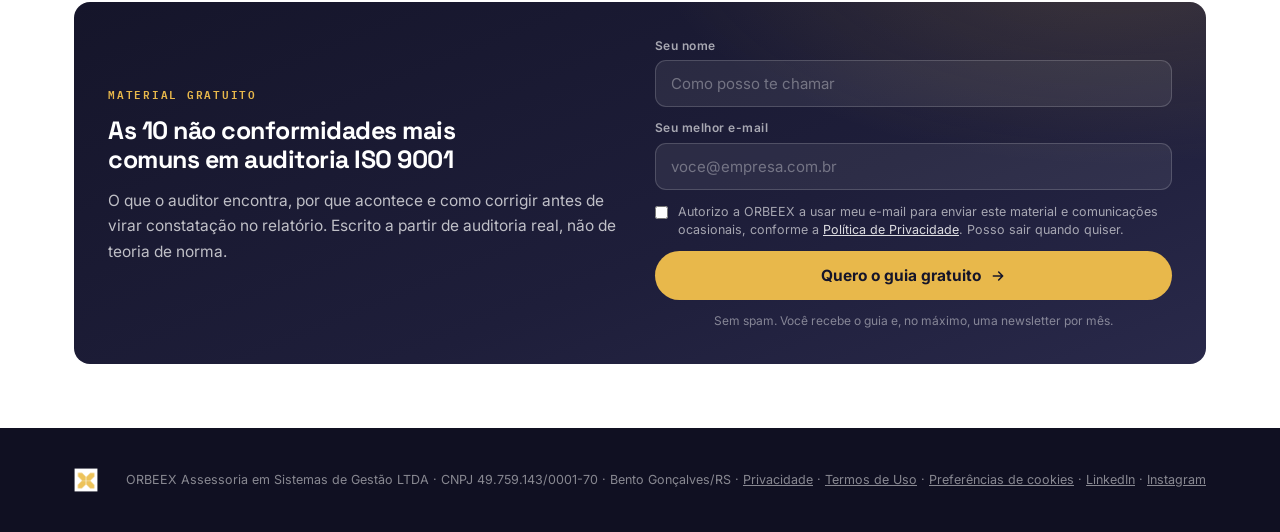
==== commit a284eaa8: "Unifica o CSS, a tipografia e o rodape das paginas Fecha OB-03, OM-05, OB-04 e a metade que faltava " ====
--- a/fornecedor-sob-controle/index.html
+++ b/fornecedor-sob-controle/index.html
@@ -27,7 +27,7 @@
 <link rel="apple-touch-icon" href="../img/simbolo-x.png">
 <link rel="preconnect" href="https://fonts.googleapis.com">
 <link rel="preconnect" href="https://fonts.gstatic.com" crossorigin>
-<link href="https://fonts.googleapis.com/css2?family=Inter:wght@400;500;600;700;800&display=swap" rel="stylesheet">
+<link href="https://fonts.googleapis.com/css2?family=Space+Grotesk:wght@500;600;700&family=Inter:wght@400;500;600;700;800&family=IBM+Plex+Mono:wght@500;600&display=swap" rel="stylesheet">
 
 <link rel="stylesheet" href="/css/orbeex-captura.css">
 <link rel="stylesheet" href="/css/orbeex-depoimentos.css">
@@ -80,71 +80,14 @@
     {
       "@type": "Question",
       "name": "Como recebo o material depois de comprar?",
-      "acceptedAnswer": { "@type": "Answer", "text": "A venda está pausada enquanto o material é revisado para a ISO 9001:2026, publicada em 16 de setembro de 2026. Quando reabrir, o acesso é imediato: com o pagamento aprovado, os 4 arquivos ficam disponíveis pra download na área de membros." }
+      "acceptedAnswer": { "@type": "Answer", "text": "A venda está pausada enquanto o material é revisado para a ISO 9001:2026, com publicação prevista para 16 de setembro de 2026. Quando reabrir, o acesso é imediato: com o pagamento aprovado, os 4 arquivos ficam disponíveis pra download na área de membros." }
     }
   ]
 }
 </script>
 
+<link rel="stylesheet" href="/css/orbeex-base.css">
 <style>
-  *, *::before, *::after { margin: 0; padding: 0; box-sizing: border-box; }
-
-  :root {
-    --navy: #252538;
-    --navy-dark: #1a1a2e;
-    --navy-mid: #2e2e48;
-    --gold: #E8B84B;
-    --gold-dark: #b3872b;
-    --gold-light: #f0cc76;
-    --gold-bg: #fdf6e3;
-    --bg-light: #f4f4f8;
-    --bg-white: #ffffff;
-    --text-primary: #1a1a2e;
-    --text-secondary: #5c5c78;
-    --text-muted: #8a8aa3;
-    --border: #e2e2ee;
-    --radius: 14px;
-    --shadow-sm: 0 1px 2px rgba(37,37,56,.06), 0 4px 12px rgba(37,37,56,.05);
-    --shadow-md: 0 12px 32px rgba(37,37,56,.10);
-    --font-sans: 'Inter', -apple-system, BlinkMacSystemFont, 'Segoe UI', Roboto, Arial, sans-serif;
-    --maxw: 1080px;
-  }
-
-  html { scroll-behavior: smooth; -webkit-text-size-adjust: 100%; }
-  body {
-    font-family: var(--font-sans); color: var(--text-primary); line-height: 1.6;
-    background: var(--bg-white); -webkit-font-smoothing: antialiased;
-  }
-  a { text-decoration: none; color: inherit; }
-  img { max-width: 100%; }
-  ul { list-style: none; }
-  :focus-visible { outline: 3px solid var(--gold); outline-offset: 3px; border-radius: 4px; }
-
-  .container { max-width: var(--maxw); margin: 0 auto; padding: 0 1.5rem; }
-  .hex { clip-path: polygon(25% 0%, 75% 0%, 100% 50%, 75% 100%, 25% 100%, 0% 50%); }
-
-  header {
-    position: sticky; top: 0; z-index: 100;
-    background: rgba(255,255,255,0.94); backdrop-filter: blur(10px);
-    border-bottom: 1px solid var(--border);
-  }
-  header .container { display: flex; align-items: center; justify-content: space-between; height: 72px; gap: 1rem; }
-  .brand-mark img { height: 30px; width: auto; display: block; }
-  .nav-cta {
-    background: var(--navy); color: #fff !important; padding: 10px 20px;
-    border-radius: 8px; font-weight: 700; font-size: 14.5px; transition: background .18s;
-  }
-  .nav-cta:hover { background: var(--navy-mid); }
-
-  .btn {
-    display: inline-flex; align-items: center; justify-content: center; gap: 9px;
-    padding: 16px 32px; border-radius: 10px; font-weight: 700; font-size: 16px;
-    transition: transform .18s, background .18s, box-shadow .18s;
-    border: none; cursor: pointer; font-family: inherit; text-align: center;
-  }
-  .btn-gold { background: var(--gold); color: var(--navy); box-shadow: 0 8px 22px rgba(232,184,75,.32); }
-  .btn-gold:hover { background: var(--gold-light); transform: translateY(-2px); }
-  .btn-block { width: 100%; }
 
   /* HERO */
   .hero {
@@ -214,15 +157,11 @@
     .hero-inner { flex-direction: column; gap: 2.6rem; }
     .stack-wrap { order: -1; }
   }
-
-  section { padding: 4.5rem 0; }
   .section-head { max-width: 640px; margin: 0 auto 2.6rem; text-align: center; }
   .section-kicker {
     font-size: 11.5px; font-weight: 700; letter-spacing: 1.5px; text-transform: uppercase;
     color: var(--gold-dark); margin-bottom: 0.7rem;
   }
-  .section-title { font-size: clamp(23px, 3vw, 32px); font-weight: 800; color: var(--navy); margin-bottom: .8rem; line-height: 1.25; }
-  .section-lede { font-size: 16px; color: var(--text-secondary); }
 
   /* DADO */
   .dado { background: var(--navy-dark); color: #fff; text-align: center; }
@@ -322,39 +261,23 @@
 
   /* FAQ */
   .faq-list { max-width: 760px; margin: 0 auto; }
-  .faq-item { border-bottom: 1px solid var(--border); }
-  .faq-item summary {
-    cursor: pointer; padding: 1.2rem 2.4rem 1.2rem 0; font-weight: 600; font-size: 15.5px;
-    color: var(--navy); list-style: none; position: relative;
-  }
-  .faq-item summary::-webkit-details-marker { display: none; }
-  .faq-item summary::after {
-    content: "+"; position: absolute; right: 4px; top: 50%; transform: translateY(-50%);
-    font-size: 22px; font-weight: 400; color: var(--gold-dark); line-height: 1;
-  }
-  .faq-item[open] summary::after { content: "−"; }
-  .faq-item p { padding: 0 2.4rem 1.3rem 0; font-size: 14.5px; color: var(--text-secondary); }
 
   /* CTA FINAL */
   .cta-final { text-align: center; }
   .cta-final p { color: var(--text-secondary); font-size: 15px; margin-top: 1rem; }
-
-  footer { background: var(--navy-dark); color: rgba(255,255,255,0.5); padding: 2.2rem 0; font-size: 12.5px; }
-  footer .container { display: flex; justify-content: space-between; align-items: center; flex-wrap: wrap; gap: 14px; }
-  footer .brand-mark img { height: 22px; }
-  footer a:hover { color: var(--gold); }
-
-  .reveal { opacity: 0; transform: translateY(16px); transition: opacity .6s ease, transform .6s ease; }
-  .reveal.visible { opacity: 1; transform: none; }
-  @media (prefers-reduced-motion: reduce) {
-    html { scroll-behavior: auto; }
-    .reveal { opacity: 1; transform: none; transition: none; }
-  }
 
   @media (max-width: 640px) {
     section { padding: 3.2rem 0; }
     .autoria-card, .preco-card { padding: 1.6rem 1.4rem; }
     .conteudo-item { flex-direction: column; }
+  }
+
+  /* ===== TIPOGRAFIA DA MARCA (OB-03) =====
+     Estes seletores existem so para alinhar as paginas de venda ao resto
+     do site. O tamanho e o peso continuam sendo os desta pagina. */
+  .hero h1, .preco-valor, .stack-card strong { font-family: var(--font-display); letter-spacing: -.3px; }
+  .hero-kicker, .section-kicker, .stack-tag, .preco-label {
+    font-family: var(--font-mono); font-weight: 600; letter-spacing: .8px; text-transform: uppercase;
   }
 </style>
 </head>
@@ -622,11 +545,30 @@
       </details>
       <details class="faq-item">
         <summary>Como recebo o material depois de comprar?</summary>
-        <p>A venda está pausada enquanto o material é revisado para a ISO 9001:2026, publicada em 16 de setembro de 2026. Quando reabrir, o acesso é imediato: com o pagamento aprovado, os 4 arquivos ficam disponíveis pra download na área de membros.</p>
+        <p>A venda está pausada enquanto o material é revisado para a ISO 9001:2026, com publicação prevista para 16 de setembro de 2026. Quando reabrir, o acesso é imediato: com o pagamento aprovado, os 4 arquivos ficam disponíveis pra download na área de membros.</p>
       </details>
     </div>
   </div>
 </section>
+<!-- ===== TAMBÉM DA ORBEEX (venda cruzada) ===== -->
+<section class="tambem reveal">
+  <div class="container">
+    <div class="tambem-inner">
+      <p class="tambem-rotulo">Também da ORBEEX</p>
+      <div class="tambem-card">
+        <div class="tambem-hex hex" aria-hidden="true"><svg width="20" height="20" viewBox="0 0 24 24" fill="none" stroke="currentColor" stroke-width="1.9" stroke-linecap="round" stroke-linejoin="round"><path d="M9 11l3 3L22 4"/><path d="M21 12v7a2 2 0 0 1-2 2H5a2 2 0 0 1-2-2V5a2 2 0 0 1 2-2h11"/></svg></div>
+        <div class="tambem-txt">
+          <h3>Kit de Auditoria Interna</h3>
+          <p>Programa anual, agenda, atas, checklist por requisito e relatório com fórmulas — o ciclo completo da auditoria que vai cobrar a avaliação dos seus fornecedores.</p>
+        </div>
+        <a href="../kit-auditoria-interna/#comprar" class="btn btn-outline-ink" data-track="ver_produto" data-track-item="kit-auditoria-interna">
+          Entrar na lista <svg width="15" height="15" viewBox="0 0 24 24" fill="none" stroke="currentColor" stroke-width="2.2" stroke-linecap="round" stroke-linejoin="round"><path d="M5 12h14M13 6l6 6-6 6"/></svg>
+        </a>
+      </div>
+    </div>
+  </div>
+</section>
+
 
 <!-- ===== CTA FINAL ===== -->
 <section class="cta-final reveal">
@@ -654,7 +596,9 @@
     <div>ORBEEX Assessoria em Sistemas de Gestão LTDA · CNPJ 49.759.143/0001-70 · Bento Gonçalves/RS ·
       <a href="../privacidade/" style="color:inherit; text-decoration:underline;">Privacidade</a> ·
       <a href="../termos/" style="color:inherit; text-decoration:underline;">Termos de Uso</a> ·
-      <a href="#" data-consent-refazer style="color:inherit; text-decoration:underline;">Preferências de cookies</a></div>
+      <a href="#" data-consent-refazer style="color:inherit; text-decoration:underline;">Preferências de cookies</a> ·
+      <a href="https://www.linkedin.com/company/orbeex/" target="_blank" rel="noopener" style="color:inherit; text-decoration:underline;">LinkedIn</a> ·
+      <a href="https://www.instagram.com/orbeex_/" target="_blank" rel="noopener" style="color:inherit; text-decoration:underline;">Instagram</a></div>
   </div>
 </footer>
 
--- a/css/orbeex-base.css
+++ b/css/orbeex-base.css
@@ -0,0 +1,197 @@
+/* ===========================================================
+   ORBEEX — camada base compartilhada por todas as páginas
+   -----------------------------------------------------------
+   Tokens da marca, reset, cabeçalho, botões, FAQ e rodapé.
+   Carregue ANTES do <style> da página: o que for específico
+   de uma página continua lá e sobrescreve o que estiver aqui.
+
+   Trocar uma cor da marca agora é editar só este arquivo.
+   =========================================================== */
+
+/* ===== TOKENS ===== */
+:root {
+  --ink: #15152a;
+  --ink-2: #1e1e3a;
+  --ink-3: #29294a;
+  --gold: #e8b84b;
+  --gold-deep: #b3872b;
+  --gold-soft: rgba(232,184,75,.14);
+  --paper: #faf8f2;
+  --paper-2: #f2efe3;
+  --white: #ffffff;
+  --text: #1a1a2e;
+  --text-soft: #5c5c78;
+  --text-faint: #8b8ba3;
+  --line: #e7e2d4;
+  --line-onwhite: #e5e2ee;
+  --radius: 16px;
+  --radius-sm: 10px;
+  --shadow-sm: 0 1px 2px rgba(21,21,42,.06), 0 6px 16px rgba(21,21,42,.05);
+  --shadow-md: 0 16px 40px rgba(21,21,42,.12);
+  --font-display: 'Space Grotesk', 'Inter', -apple-system, BlinkMacSystemFont, 'Segoe UI', Roboto, Arial, sans-serif;
+  --font-sans: 'Inter', -apple-system, BlinkMacSystemFont, 'Segoe UI', Roboto, Arial, sans-serif;
+  --font-mono: 'IBM Plex Mono', 'SFMono-Regular', Menlo, Consolas, monospace;
+  --maxw: 1180px;
+
+  /* Apelidos das páginas de venda, que nasceram com outra nomenclatura.
+     Ficam apontando para os tokens acima para não existir uma segunda
+     fonte de verdade — não usar esses nomes em código novo. */
+  --navy: var(--ink);
+  --navy-dark: #101022;
+  --navy-mid: var(--ink-3);
+  --gold-dark: var(--gold-deep);
+  --gold-light: #f0cc76;
+  --gold-bg: #fdf6e3;
+  --bg-light: var(--paper);
+  --bg-white: var(--white);
+  --text-primary: var(--text);
+  --text-secondary: var(--text-soft);
+  --text-muted: var(--text-faint);
+  --border: var(--line-onwhite);
+}
+
+/* ===== RESET ===== */
+*, *::before, *::after { margin: 0; padding: 0; box-sizing: border-box; }
+html { scroll-behavior: smooth; scroll-padding-top: 84px; -webkit-text-size-adjust: 100%; }
+body {
+  font-family: var(--font-sans); color: var(--text); line-height: 1.6;
+  background: var(--white); -webkit-font-smoothing: antialiased;
+}
+a { text-decoration: none; color: inherit; }
+img { max-width: 100%; }
+ul { list-style: none; }
+:focus-visible { outline: 3px solid var(--gold); outline-offset: 3px; border-radius: 4px; }
+
+/* ===== UTILITÁRIOS ===== */
+.container { max-width: var(--maxw); margin: 0 auto; padding: 0 1.5rem; }
+.hex { clip-path: polygon(25% 0%, 75% 0%, 100% 50%, 75% 100%, 25% 100%, 0% 50%); }
+.mono-tag {
+  font-family: var(--font-mono); font-size: 11px; font-weight: 500; letter-spacing: .5px;
+  color: var(--gold-deep); text-transform: uppercase;
+}
+.skip-link {
+  position: absolute; left: -9999px; top: 0; z-index: 999;
+  background: var(--gold); color: var(--ink); padding: 12px 20px; font-weight: 700; border-radius: 0 0 8px 0;
+}
+.skip-link:focus { left: 0; }
+
+/* ===== CABEÇALHO ===== */
+header {
+  position: sticky; top: 0; z-index: 100;
+  background: rgba(250,248,242,0.88); backdrop-filter: blur(10px);
+  border-bottom: 1px solid var(--line);
+}
+header .container { display: flex; align-items: center; justify-content: space-between; height: 74px; gap: 1rem; }
+.brand-mark { display: flex; align-items: center; flex-shrink: 0; }
+.brand-mark img { height: 32px; width: auto; display: block; }
+header nav { display: flex; align-items: center; gap: 1.6rem; }
+header nav a { color: var(--text-soft); font-size: 14.5px; font-weight: 500; transition: color .15s; white-space: nowrap; }
+header nav a:hover { color: var(--ink); }
+.nav-cta {
+  background: var(--ink); color: #fff !important; padding: 10px 20px;
+  border-radius: 8px; font-weight: 600 !important; transition: background .18s, transform .18s;
+}
+.nav-cta:hover { background: var(--ink-3); transform: translateY(-1px); }
+.nav-toggle {
+  display: none; background: none; border: 1px solid var(--line); border-radius: 8px;
+  color: var(--ink); cursor: pointer; width: 42px; height: 42px; align-items: center; justify-content: center;
+}
+
+/* ===== BOTÕES ===== */
+.btn {
+  display: inline-flex; align-items: center; justify-content: center; gap: 9px;
+  padding: 15px 30px; border-radius: 10px; font-weight: 700; font-size: 15px;
+  transition: transform .18s, background .18s, border-color .18s, color .18s;
+  border: none; cursor: pointer; font-family: inherit; text-align: center;
+}
+.btn svg { flex-shrink: 0; }
+.btn-gold { background: var(--gold); color: var(--ink); box-shadow: 0 8px 20px rgba(232,184,75,.3); }
+.btn-gold:hover { background: var(--gold-light); transform: translateY(-2px); }
+.btn-outline { background: transparent; color: #fff; border: 1.5px solid rgba(255,255,255,0.35); }
+.btn-outline:hover { border-color: var(--gold); color: var(--gold); }
+.btn-outline-ink { background: transparent; color: var(--ink); border: 1.5px solid var(--line-onwhite); }
+.btn-outline-ink:hover { border-color: var(--gold-deep); color: var(--gold-deep); }
+.btn-navy { background: var(--ink); color: #fff; }
+.btn-navy:hover { background: var(--ink-3); transform: translateY(-2px); }
+.btn-block { display: flex; width: 100%; }
+
+/* ===== SEÇÕES ===== */
+section { padding: 4.5rem 0; }
+.section-title {
+  font-family: var(--font-display); font-size: clamp(24px, 3vw, 34px); font-weight: 700;
+  color: var(--ink); margin-bottom: 1rem; line-height: 1.24; letter-spacing: -.3px;
+}
+.section-lede { font-size: 16.5px; color: var(--text-soft); }
+.section-cta { text-align: center; margin-top: 2.6rem; }
+
+/* ===== FAQ ===== */
+.faq-item { border-bottom: 1px solid var(--line-onwhite); }
+.faq-item summary {
+  cursor: pointer; padding: 1.3rem 2.5rem 1.3rem 0; font-weight: 600; font-size: 16px;
+  color: var(--ink); list-style: none; position: relative; transition: color .15s;
+}
+.faq-item summary::-webkit-details-marker { display: none; }
+.faq-item summary::after {
+  content: "+"; position: absolute; right: 4px; top: 50%; transform: translateY(-50%);
+  font-size: 24px; font-weight: 400; color: var(--gold-deep); line-height: 1;
+}
+.faq-item[open] summary::after { content: "−"; }
+.faq-item p { padding: 0 2.5rem 1.4rem 0; font-size: 15px; color: var(--text-soft); }
+
+/* ===== RODAPÉ ===== */
+footer { background: #101022; color: rgba(255,255,255,0.5); padding: 2.5rem 0; font-size: 12.5px; }
+footer .container { display: flex; justify-content: space-between; align-items: center; flex-wrap: wrap; gap: 14px; }
+footer .brand-mark img { height: 24px; }
+footer a:hover { color: var(--gold); }
+.footer-links { display: flex; gap: 1.3rem; flex-wrap: wrap; }
+.footer-social { display: flex; align-items: center; gap: 12px; }
+.footer-social a {
+  display: inline-flex; align-items: center; justify-content: center;
+  width: 30px; height: 30px; border-radius: 8px;
+  border: 1px solid rgba(255,255,255,.16); color: rgba(255,255,255,.62);
+  transition: color .15s, border-color .15s;
+}
+.footer-social a:hover { color: var(--gold); border-color: var(--gold); }
+
+/* ===== VENDA CRUZADA (bloco "Também da ORBEEX") ===== */
+.tambem { background: var(--paper); border-top: 1px solid var(--line); }
+.tambem-inner { max-width: 780px; margin: 0 auto; }
+.tambem-rotulo {
+  font-family: var(--font-mono); font-size: 11px; font-weight: 600; letter-spacing: .8px;
+  text-transform: uppercase; color: var(--gold-deep); margin-bottom: 1rem; text-align: center;
+}
+.tambem-card {
+  background: var(--white); border: 1px solid var(--line-onwhite); border-radius: var(--radius);
+  padding: 1.6rem 1.8rem; display: flex; align-items: center; gap: 1.4rem;
+  transition: border-color .2s, box-shadow .2s;
+}
+.tambem-card:hover { border-color: var(--gold); box-shadow: var(--shadow-sm); }
+.tambem-hex {
+  width: 46px; height: 42px; flex-shrink: 0; display: flex; align-items: center; justify-content: center;
+  background: var(--ink); color: var(--gold);
+}
+.tambem-txt { flex: 1; min-width: 0; }
+.tambem-txt h3 {
+  font-family: var(--font-display); font-size: 17px; font-weight: 600;
+  color: var(--ink); line-height: 1.3; margin-bottom: 5px;
+}
+.tambem-txt p { font-size: 14px; color: var(--text-soft); margin: 0; }
+.tambem-card .btn { flex-shrink: 0; padding: 12px 22px; font-size: 14px; }
+@media (max-width: 700px) {
+  .tambem-card { flex-direction: column; align-items: flex-start; }
+  .tambem-card .btn { width: 100%; }
+}
+
+/* ===== REVELAÇÃO SUAVE ===== */
+.reveal { opacity: 0; transform: translateY(18px); transition: opacity .6s ease, transform .6s ease; }
+.reveal.visible { opacity: 1; transform: none; }
+@media (prefers-reduced-motion: reduce) {
+  html { scroll-behavior: auto; }
+  .reveal { opacity: 1; transform: none; transition: none; }
+  * { animation: none !important; }
+}
+
+/* ===== RESPONSIVO ===== */
+@media (max-width: 800px) {
+  footer .container { flex-direction: column; text-align: center; }
+}
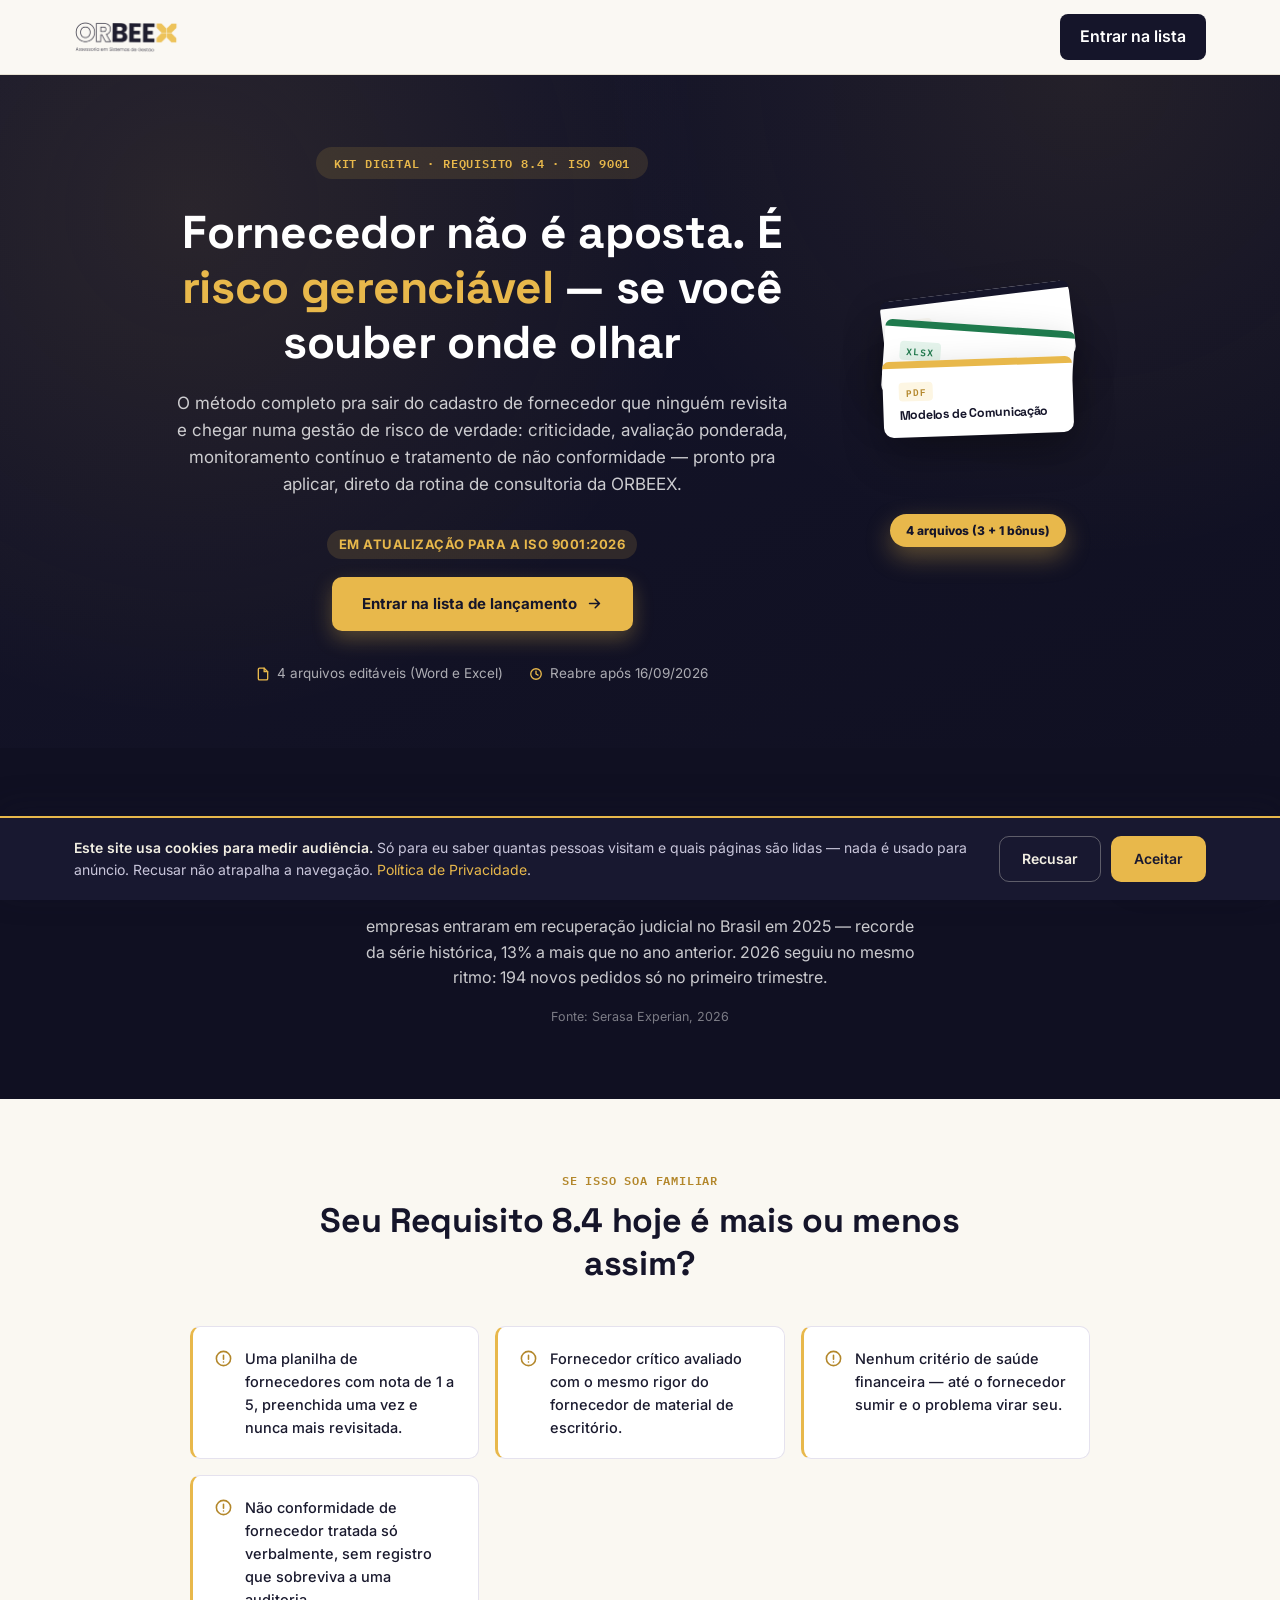
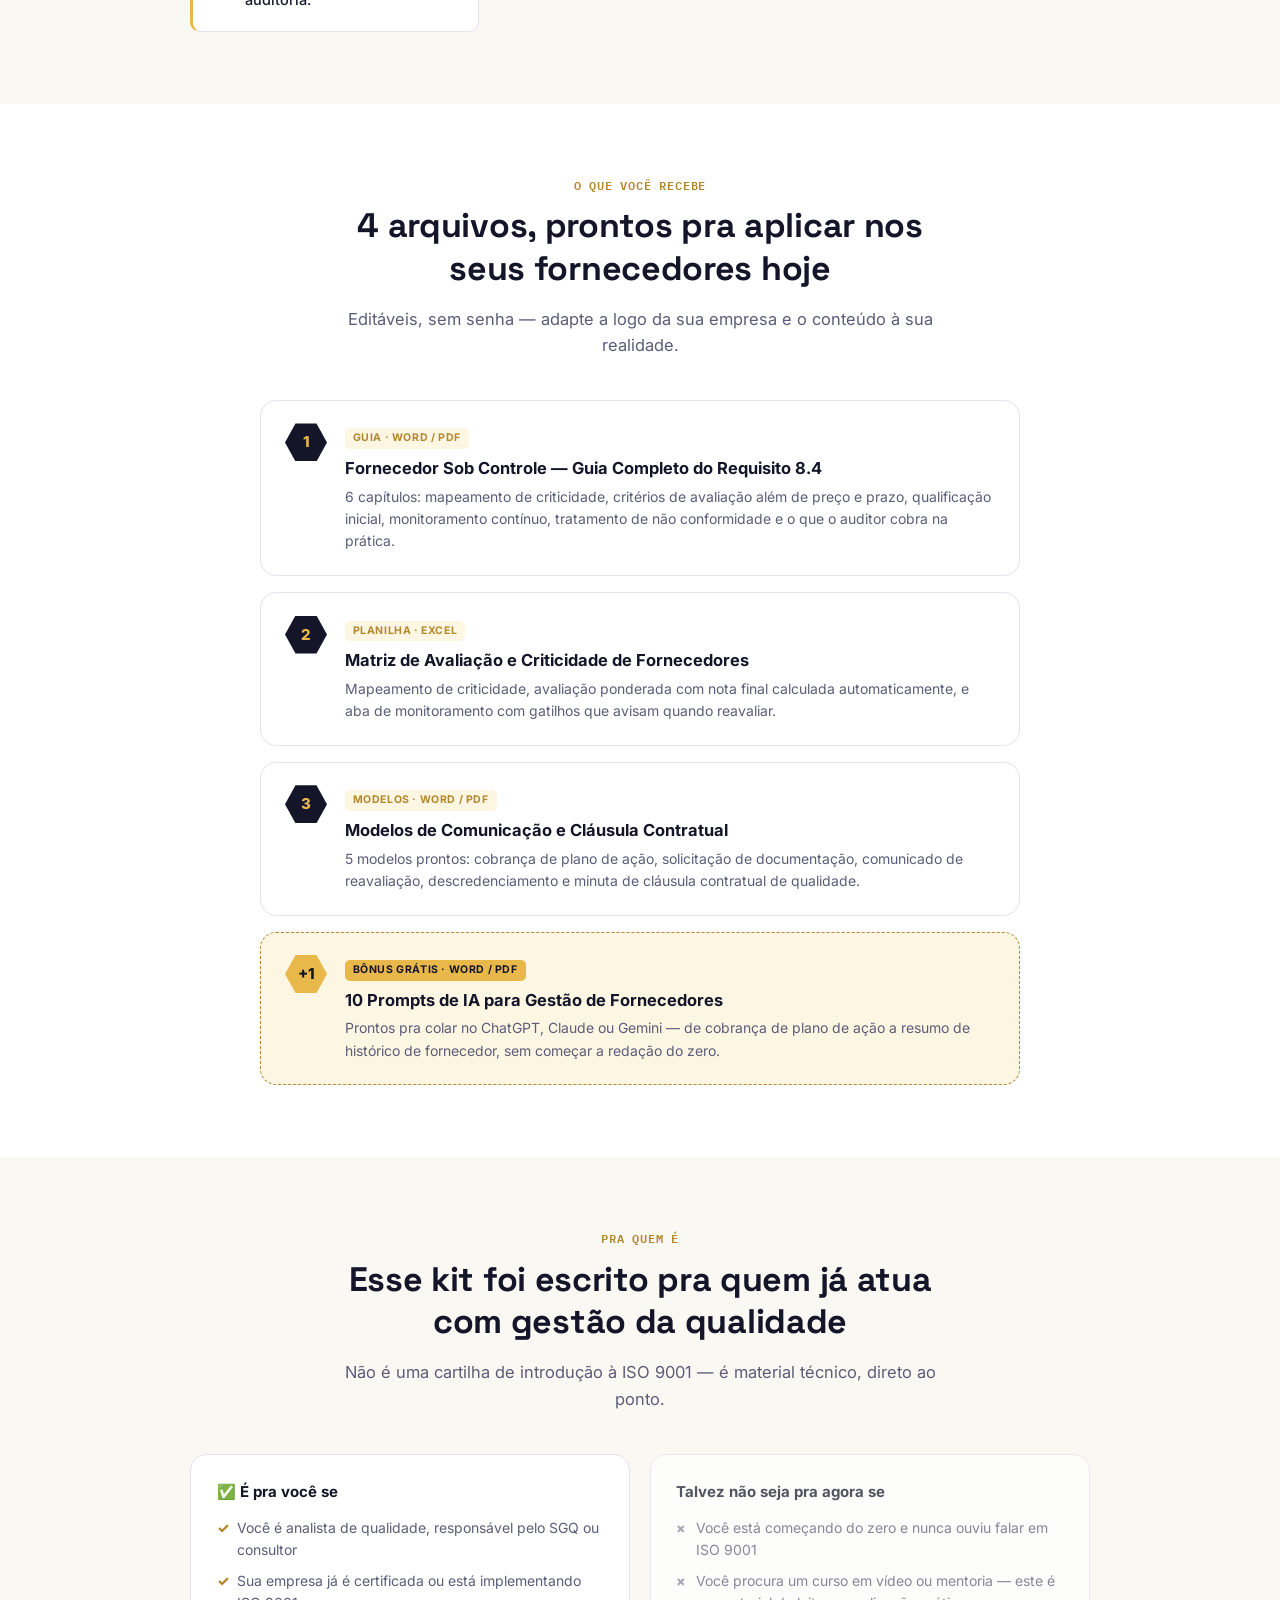
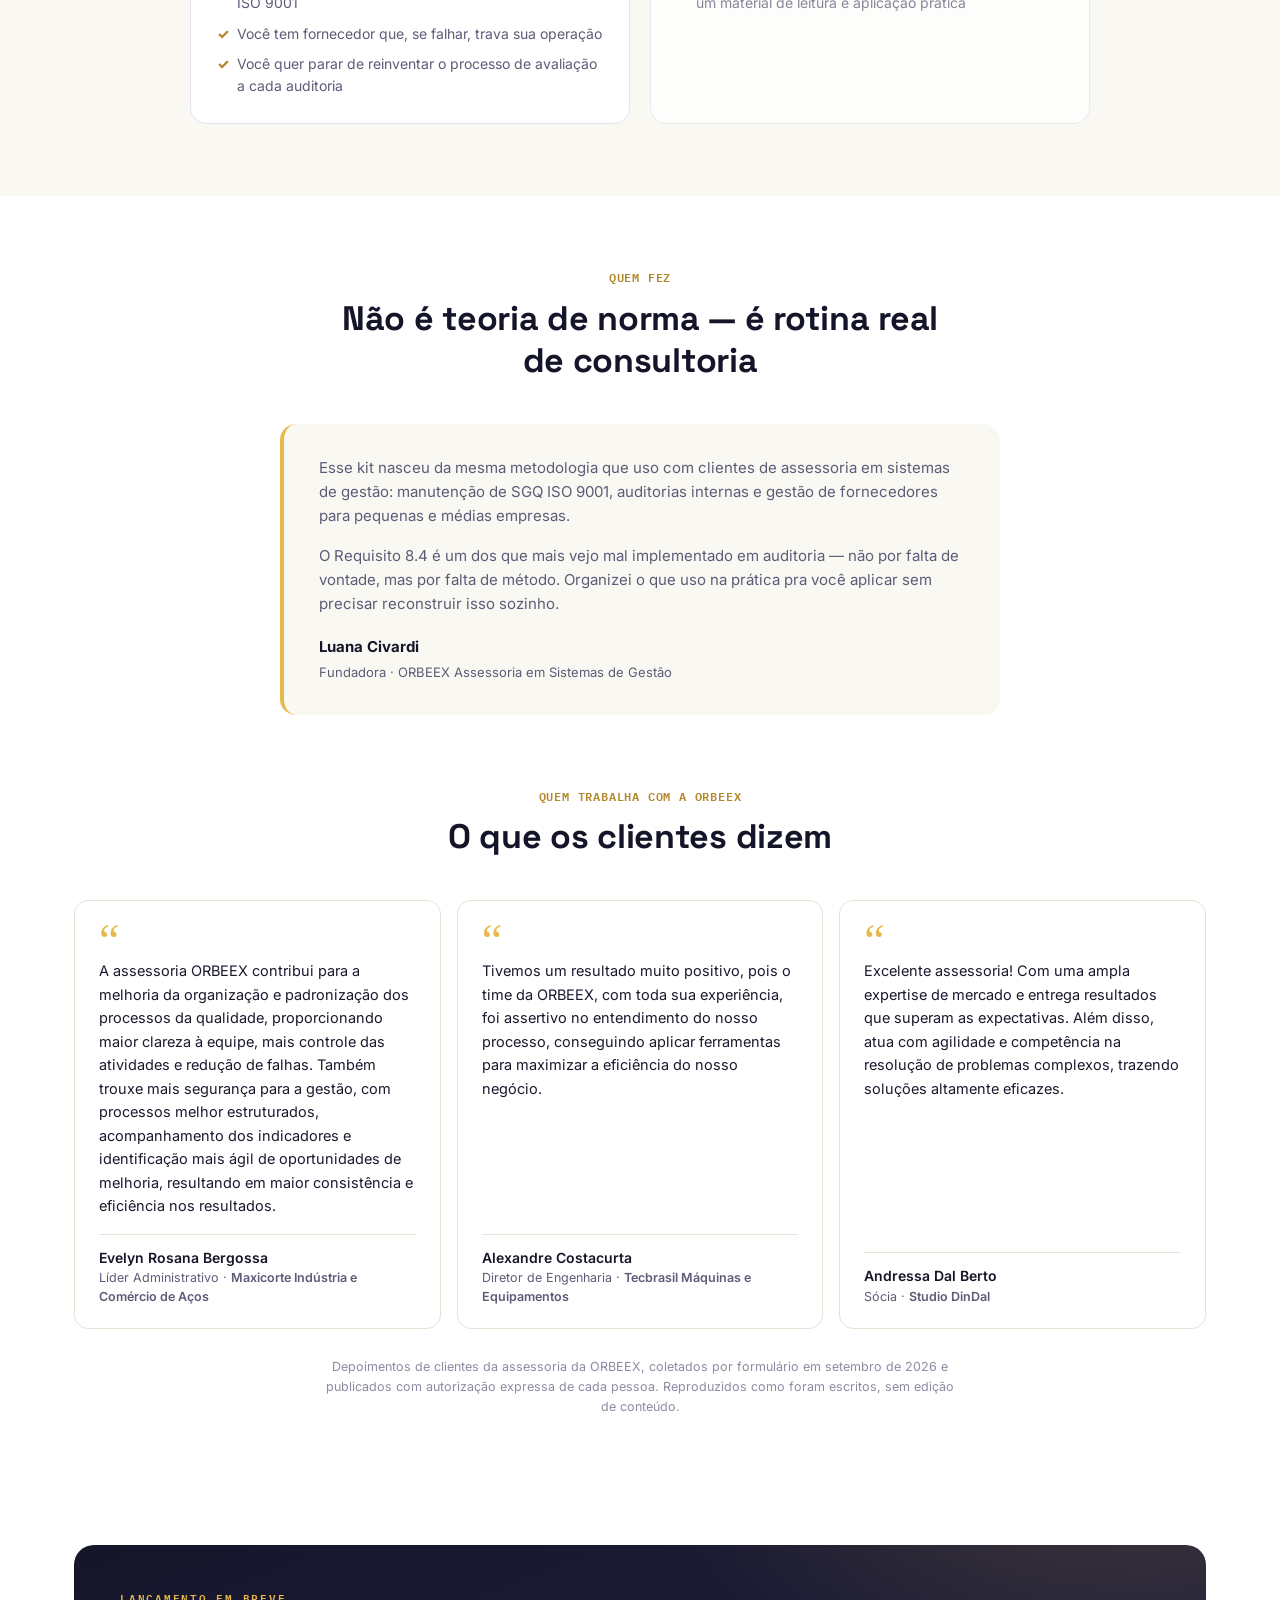
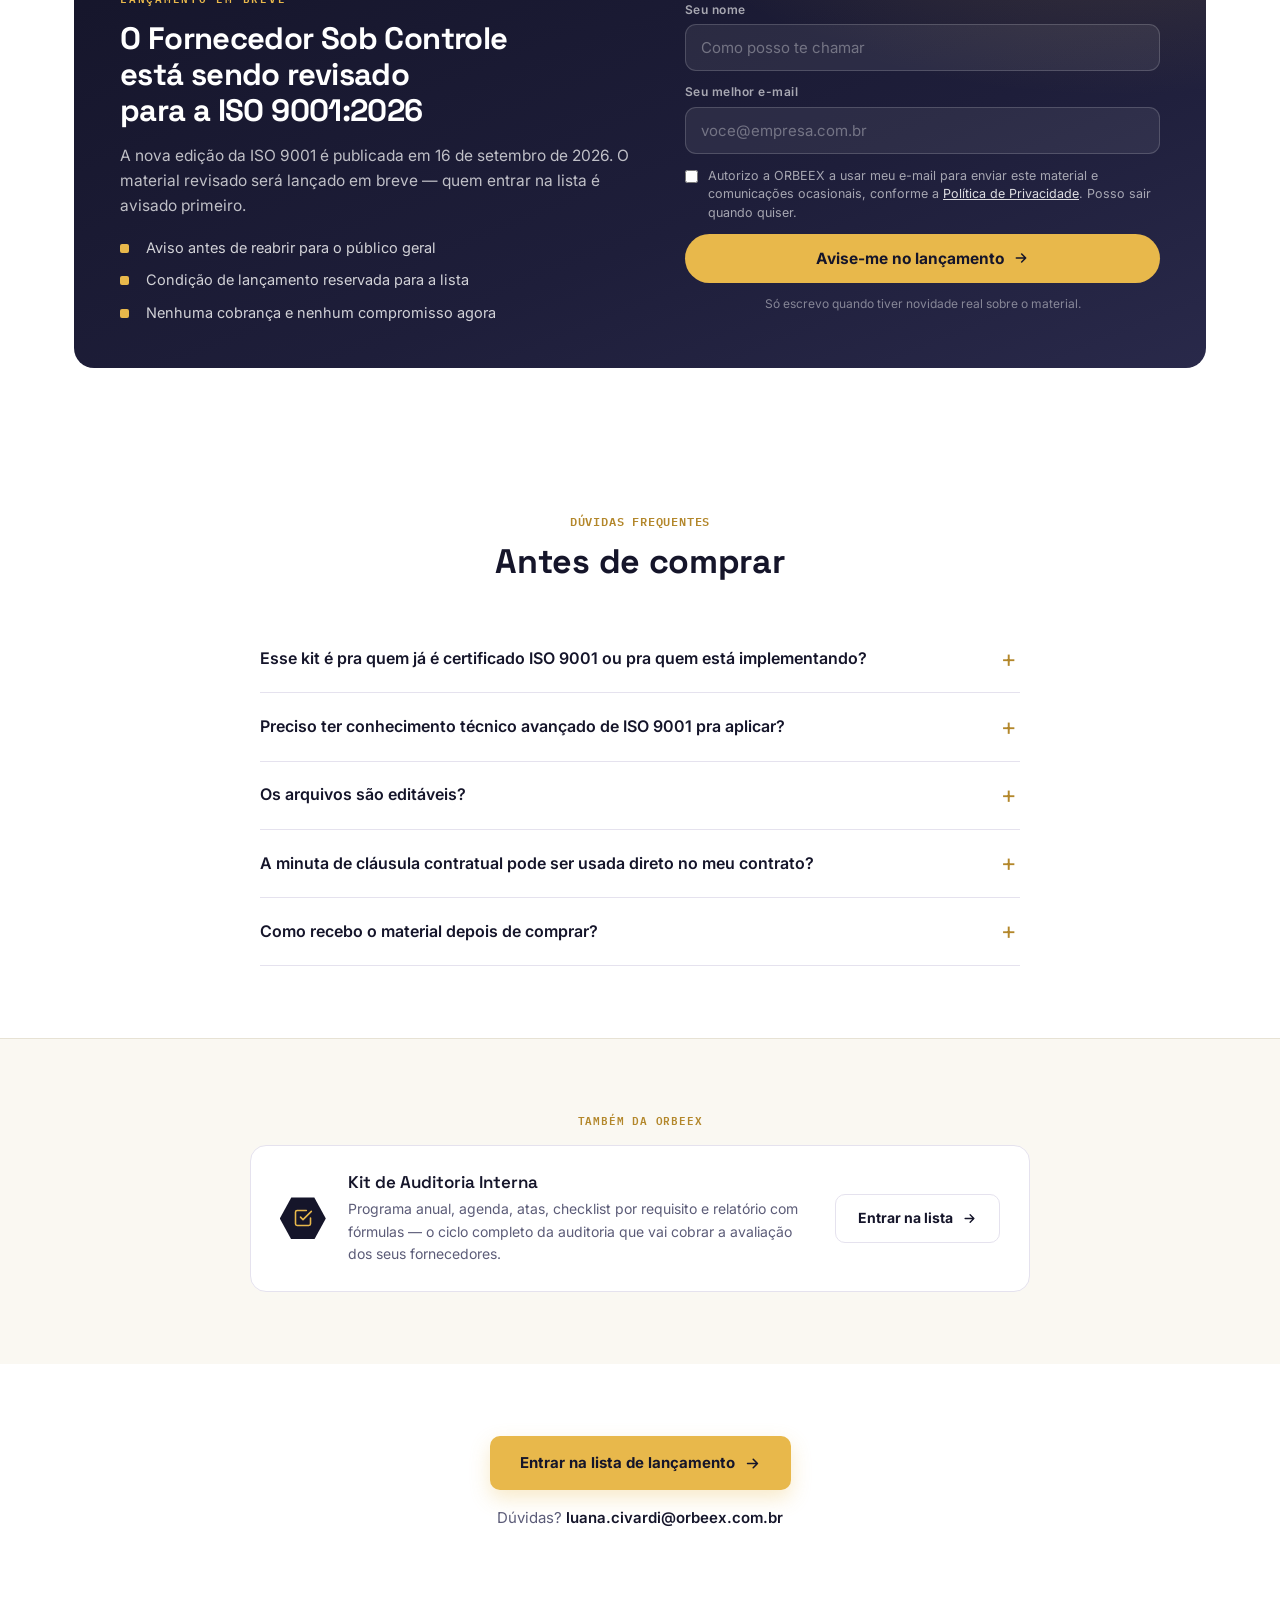
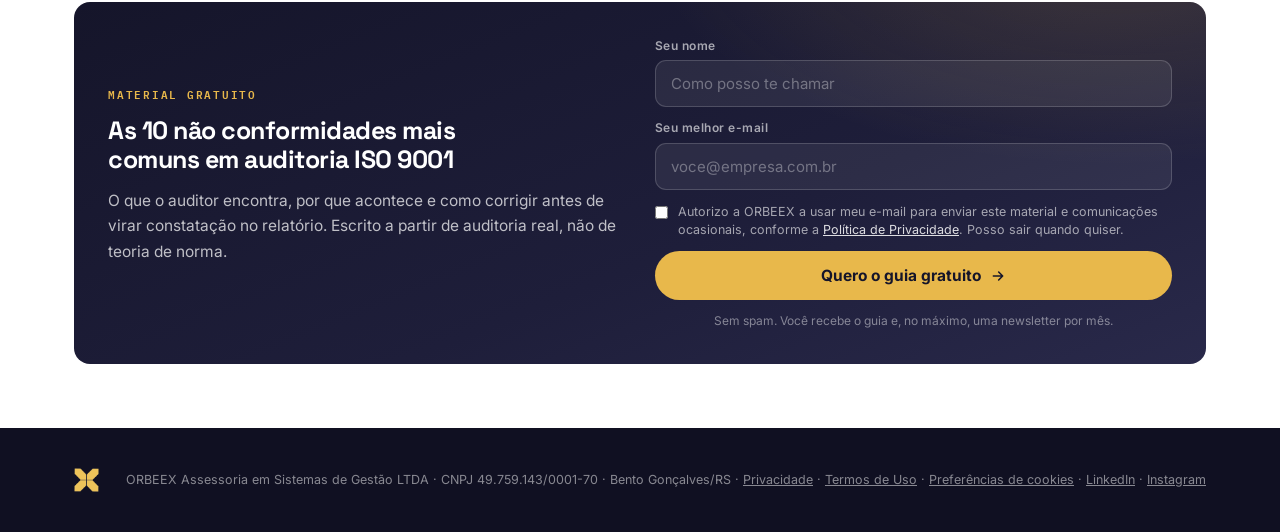
==== commit 8b063e43: "Simbolo sem fundo branco e desativa a aba Produtos O simbolo-x.png tinha 431.515 pixels de branco op" ====
--- a/fornecedor-sob-controle/index.html
+++ b/fornecedor-sob-controle/index.html
@@ -592,7 +592,7 @@
 
 <footer>
   <div class="container">
-    <a href="https://orbeex.com.br" class="brand-mark" aria-label="ORBEEX — página inicial"><img src="../img/simbolo-x.png" alt="ORBEEX"></a>
+    <a href="https://orbeex.com.br" class="brand-mark" aria-label="ORBEEX — página inicial"><img src="../img/simbolo-x-transparente.png" alt="ORBEEX"></a>
     <div>ORBEEX Assessoria em Sistemas de Gestão LTDA · CNPJ 49.759.143/0001-70 · Bento Gonçalves/RS ·
       <a href="../privacidade/" style="color:inherit; text-decoration:underline;">Privacidade</a> ·
       <a href="../termos/" style="color:inherit; text-decoration:underline;">Termos de Uso</a> ·
